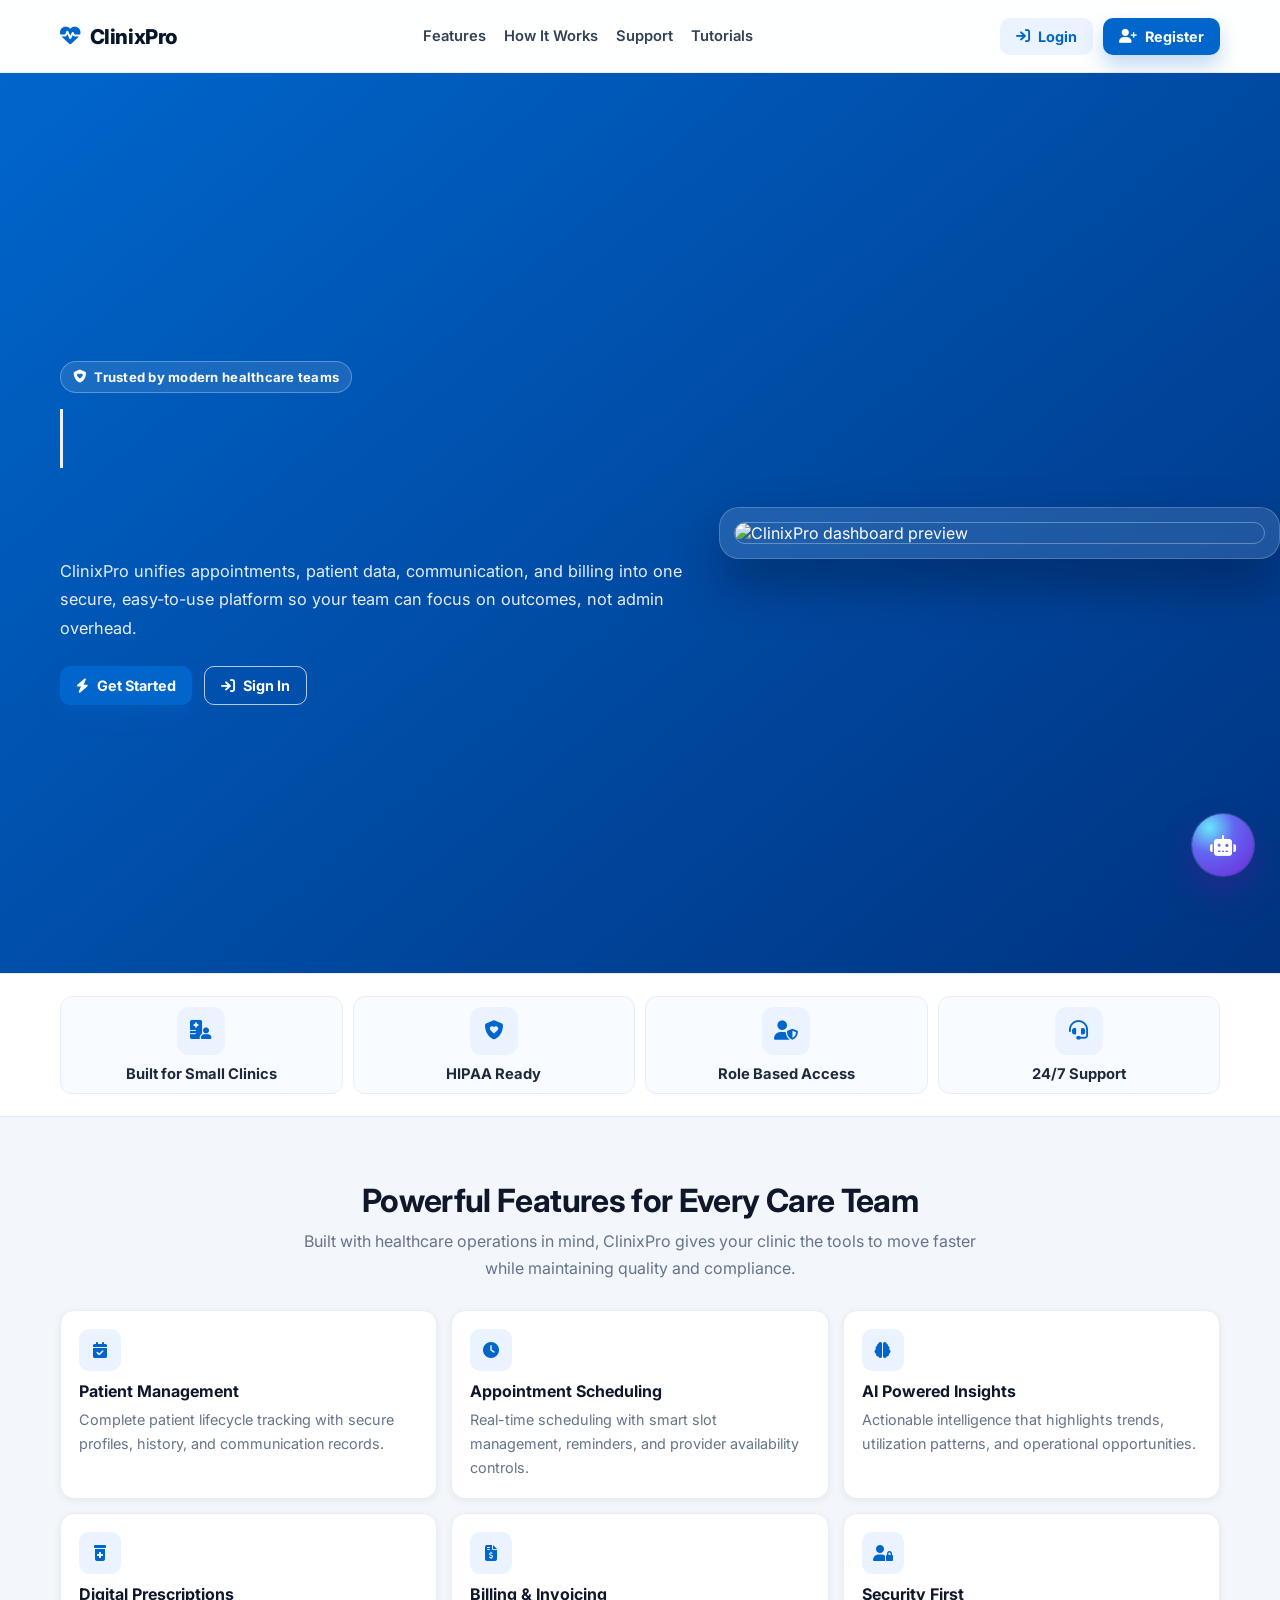
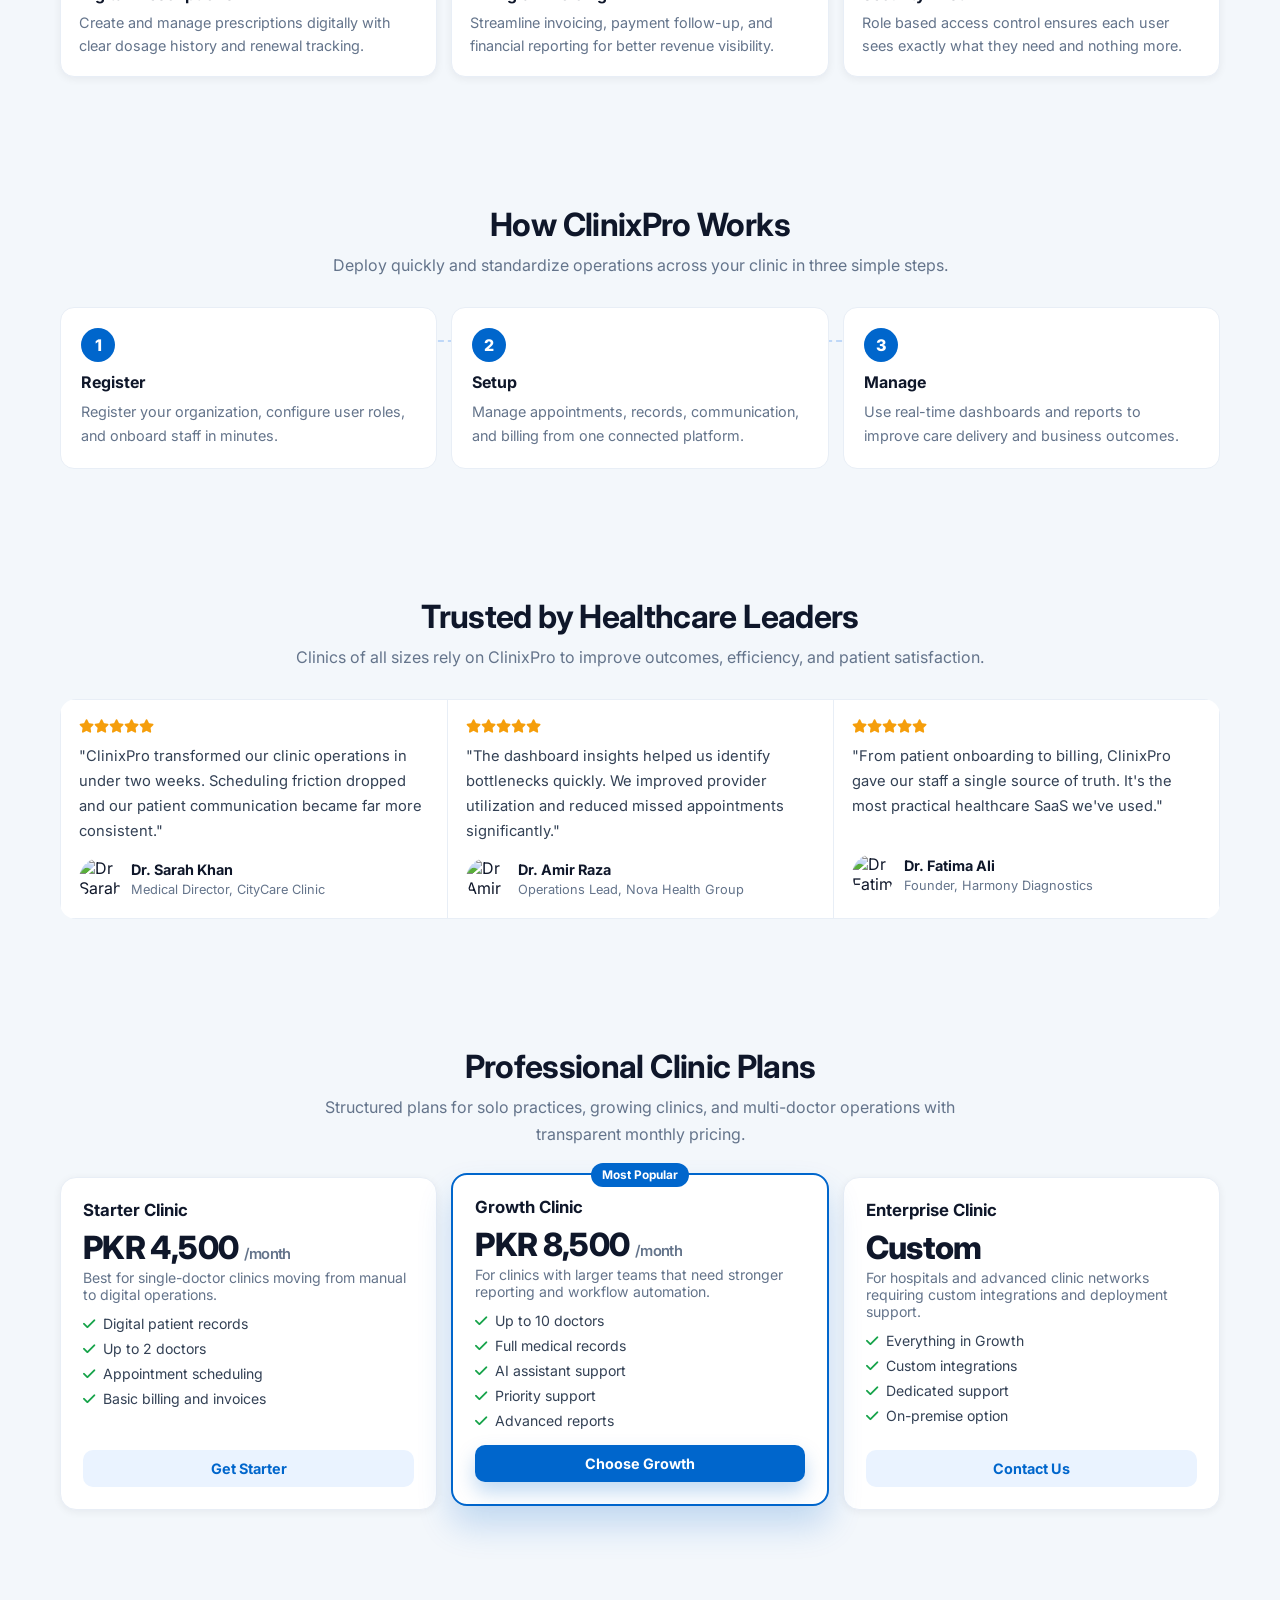
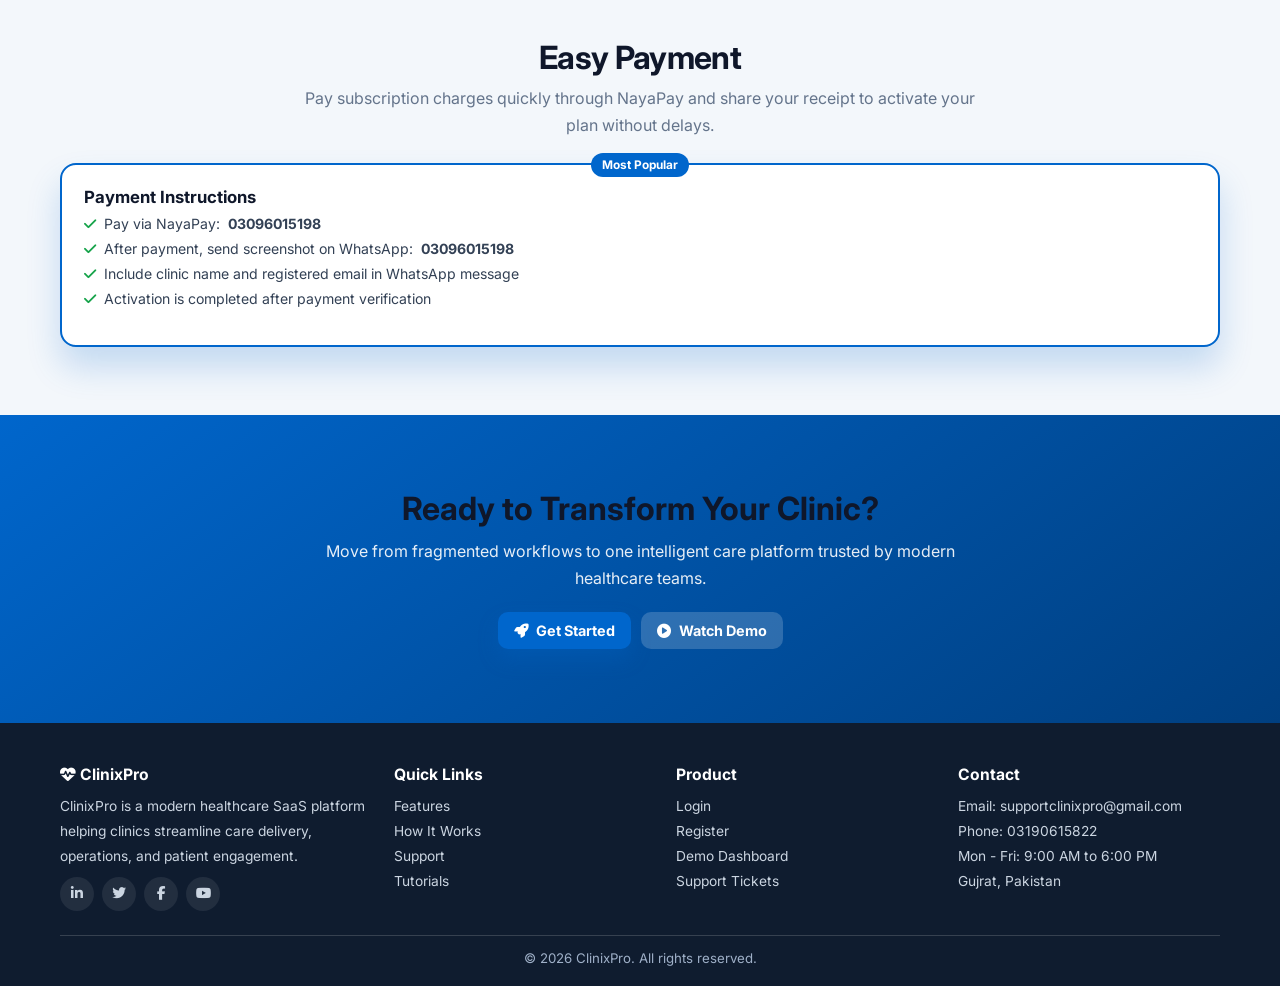
==== frontend/index.html @ f7b74156 "fix: Phase 1 complete + Phase 2.1 admin dashboard structure" ====
<!DOCTYPE html>
<html lang="en">
<head>
    <meta charset="UTF-8">
    <meta name="viewport" content="width=device-width, initial-scale=1.0">
    <title>ClinixPro | Smart Clinical Management Platform</title>
    <link rel="preconnect" href="https://fonts.googleapis.com">
    <link rel="preconnect" href="https://fonts.gstatic.com" crossorigin>
    <link href="https://fonts.googleapis.com/css2?family=Inter:wght@400;500;600;700;800&display=swap" rel="stylesheet">
    <link rel="stylesheet" href="vendor/fontawesome/css/all.min.css">
    <link rel="stylesheet" href="css/design-tokens.css">
    <link rel="stylesheet" href="css/accessibility.css">
    <link rel="stylesheet" href="css/components-base.css">
    <link rel="stylesheet" href="css/responsive-polish.css">
    <link rel="stylesheet" href="css/chatbot.css">
    <link rel="stylesheet" href="css/index.css">
</head>
<body>
    <header class="topbar">
        <div class="container topbar-inner">
            <a href="index.html" class="brand"><i class="fa-solid fa-heart-pulse"></i> ClinixPro</a>
            <nav class="nav">
                <a href="#features">Features</a>
                <a href="#how-it-works">How It Works</a>
                <a href="support.html">Support</a>
                <a href="tutorials.html">Tutorials</a>
            </nav>
            <div class="actions">
                <a class="btn btn-ghost" href="login.html"><i class="fa-solid fa-arrow-right-to-bracket"></i> Login</a>
                <a class="btn btn-primary" href="register.html"><i class="fa-solid fa-user-plus"></i> Register</a>
            </div>
        </div>
    </header>

    <main>
        <section class="hero">
            <div class="floating-icons">
                <i class="fa-solid fa-heart-pulse"></i>
                <i class="fa-solid fa-stethoscope"></i>
                <i class="fa-solid fa-hospital"></i>
                <i class="fa-solid fa-pills"></i>
                <i class="fa-solid fa-notes-medical"></i>
                <i class="fa-solid fa-user-doctor"></i>
            </div>
            <div class="container hero-grid">
                <div class="reveal hero-copy">
                    <span class="eyebrow"><i class="fa-solid fa-shield-heart"></i> Trusted by modern healthcare teams</span>
                    <h1><span class="typed">The Future of Clinical Operations Starts Here.</span></h1>
                    <p>ClinixPro unifies appointments, patient data, communication, and billing into one secure, easy-to-use platform so your team can focus on outcomes, not admin overhead.</p>
                    <div class="hero-actions">
                        <a class="btn btn-primary" href="register.html"><i class="fa-solid fa-bolt"></i> Get Started</a>
                        <a class="btn btn-outline" href="login.html"><i class="fa-solid fa-arrow-right-to-bracket"></i> Sign In</a>
                    </div>
                </div>
                <div class="mockup reveal">
                    <img src="https://images.unsplash.com/photo-1576091160550-2173dba999ef?auto=format&fit=crop&w=1200&q=80" alt="ClinixPro dashboard preview">
                </div>
            </div>
        </section>

        <section class="stats-strip reveal">
            <div class="container stats-grid">
                <article class="stat"><div class="icon"><i class="fa-solid fa-hospital-user"></i></div><p>Built for Small Clinics</p></article>
                <article class="stat"><div class="icon"><i class="fa-solid fa-shield-heart"></i></div><p>HIPAA Ready</p></article>
                <article class="stat"><div class="icon"><i class="fa-solid fa-user-shield"></i></div><p>Role Based Access</p></article>
                <article class="stat"><div class="icon"><i class="fa-solid fa-headset"></i></div><p>24/7 Support</p></article>
            </div>
        </section>

        <section id="features" class="reveal">
            <div class="container">
                <div class="section-head">
                    <h2>Powerful Features for Every Care Team</h2>
                    <p>Built with healthcare operations in mind, ClinixPro gives your clinic the tools to move faster while maintaining quality and compliance.</p>
                </div>
                <div class="features-grid">
                    <article class="feature">
                        <div class="icon"><i class="fa-solid fa-calendar-check"></i></div>
                        <h3>Patient Management</h3>
                        <p>Complete patient lifecycle tracking with secure profiles, history, and communication records.</p>
                    </article>
                    <article class="feature">
                        <div class="icon"><i class="fa-solid fa-clock"></i></div>
                        <h3>Appointment Scheduling</h3>
                        <p>Real-time scheduling with smart slot management, reminders, and provider availability controls.</p>
                    </article>
                    <article class="feature">
                        <div class="icon"><i class="fa-solid fa-brain"></i></div>
                        <h3>AI Powered Insights</h3>
                        <p>Actionable intelligence that highlights trends, utilization patterns, and operational opportunities.</p>
                    </article>
                    <article class="feature">
                        <div class="icon"><i class="fa-solid fa-prescription-bottle-medical"></i></div>
                        <h3>Digital Prescriptions</h3>
                        <p>Create and manage prescriptions digitally with clear dosage history and renewal tracking.</p>
                    </article>
                    <article class="feature">
                        <div class="icon"><i class="fa-solid fa-file-invoice-dollar"></i></div>
                        <h3>Billing & Invoicing</h3>
                        <p>Streamline invoicing, payment follow-up, and financial reporting for better revenue visibility.</p>
                    </article>
                    <article class="feature">
                        <div class="icon"><i class="fa-solid fa-user-lock"></i></div>
                        <h3>Security First</h3>
                        <p>Role based access control ensures each user sees exactly what they need and nothing more.</p>
                    </article>
                </div>
            </div>
        </section>

        <section id="how-it-works" class="reveal">
            <div class="container">
                <div class="section-head">
                    <h2>How ClinixPro Works</h2>
                    <p>Deploy quickly and standardize operations across your clinic in three simple steps.</p>
                </div>
                <div class="steps">
                    <article class="step">
                        <div class="num">1</div>
                        <h3>Register</h3>
                        <p>Register your organization, configure user roles, and onboard staff in minutes.</p>
                    </article>
                    <article class="step">
                        <div class="num">2</div>
                        <h3>Setup</h3>
                        <p>Manage appointments, records, communication, and billing from one connected platform.</p>
                    </article>
                    <article class="step">
                        <div class="num">3</div>
                        <h3>Manage</h3>
                        <p>Use real-time dashboards and reports to improve care delivery and business outcomes.</p>
                    </article>
                </div>
            </div>
        </section>

        <section class="reveal">
            <div class="container">
                <div class="section-head">
                    <h2>Trusted by Healthcare Leaders</h2>
                    <p>Clinics of all sizes rely on ClinixPro to improve outcomes, efficiency, and patient satisfaction.</p>
                </div>
                <div class="testimonials-wrap">
                    <div class="testimonials-track" id="testimonialTrack">
                        <article class="testimonial">
                            <div class="stars"><i class="fa-solid fa-star"></i><i class="fa-solid fa-star"></i><i class="fa-solid fa-star"></i><i class="fa-solid fa-star"></i><i class="fa-solid fa-star"></i></div>
                            <p>"ClinixPro transformed our clinic operations in under two weeks. Scheduling friction dropped and our patient communication became far more consistent."</p>
                            <div class="author">
                                <img src="https://ui-avatars.com/api/?name=Dr+Sarah+Khan&background=0D8ABC&color=fff" alt="Dr Sarah Khan">
                                <div><strong>Dr. Sarah Khan</strong><span>Medical Director, CityCare Clinic</span></div>
                            </div>
                        </article>
                        <article class="testimonial">
                            <div class="stars"><i class="fa-solid fa-star"></i><i class="fa-solid fa-star"></i><i class="fa-solid fa-star"></i><i class="fa-solid fa-star"></i><i class="fa-solid fa-star"></i></div>
                            <p>"The dashboard insights helped us identify bottlenecks quickly. We improved provider utilization and reduced missed appointments significantly."</p>
                            <div class="author">
                                <img src="https://ui-avatars.com/api/?name=Dr+Amir+Raza&background=7C3AED&color=fff" alt="Dr Amir Raza">
                                <div><strong>Dr. Amir Raza</strong><span>Operations Lead, Nova Health Group</span></div>
                            </div>
                        </article>
                        <article class="testimonial">
                            <div class="stars"><i class="fa-solid fa-star"></i><i class="fa-solid fa-star"></i><i class="fa-solid fa-star"></i><i class="fa-solid fa-star"></i><i class="fa-solid fa-star"></i></div>
                            <p>"From patient onboarding to billing, ClinixPro gave our staff a single source of truth. It's the most practical healthcare SaaS we've used."</p>
                            <div class="author">
                                <img src="https://ui-avatars.com/api/?name=Dr+Fatima+Ali&background=16A34A&color=fff" alt="Dr Fatima Ali">
                                <div><strong>Dr. Fatima Ali</strong><span>Founder, Harmony Diagnostics</span></div>
                            </div>
                        </article>
                    </div>
                </div>
            </div>
        </section>

        <section class="reveal">
            <div class="container">
                <div class="section-head">
                    <h2>Professional Clinic Plans</h2>
                    <p>Structured plans for solo practices, growing clinics, and multi-doctor operations with transparent monthly pricing.</p>
                </div>
                <div class="pricing">
                    <article class="plan">
                        <h3>Starter Clinic</h3>
                        <div class="price">PKR 4,500 <small>/month</small></div>
                        <p>Best for single-doctor clinics moving from manual to digital operations.</p>
                        <ul>
                            <li><i class="fa-solid fa-check"></i> Digital patient records</li>
                            <li><i class="fa-solid fa-check"></i> Up to 2 doctors</li>
                            <li><i class="fa-solid fa-check"></i> Appointment scheduling</li>
                            <li><i class="fa-solid fa-check"></i> Basic billing and invoices</li>
                        </ul>
                        <a class="btn btn-ghost" href="register.html">Get Starter</a>
                    </article>
                    <article class="plan recommended">
                        <h3>Growth Clinic</h3>
                        <div class="price">PKR 8,500 <small>/month</small></div>
                        <p>For clinics with larger teams that need stronger reporting and workflow automation.</p>
                        <ul>
                            <li><i class="fa-solid fa-check"></i> Up to 10 doctors</li>
                            <li><i class="fa-solid fa-check"></i> Full medical records</li>
                            <li><i class="fa-solid fa-check"></i> AI assistant support</li>
                            <li><i class="fa-solid fa-check"></i> Priority support</li>
                            <li><i class="fa-solid fa-check"></i> Advanced reports</li>
                        </ul>
                        <a class="btn btn-primary" href="register.html">Choose Growth</a>
                    </article>
                    <article class="plan">
                        <h3>Enterprise Clinic</h3>
                        <div class="price">Custom</div>
                        <p>For hospitals and advanced clinic networks requiring custom integrations and deployment support.</p>
                        <ul>
                            <li><i class="fa-solid fa-check"></i> Everything in Growth</li>
                            <li><i class="fa-solid fa-check"></i> Custom integrations</li>
                            <li><i class="fa-solid fa-check"></i> Dedicated support</li>
                            <li><i class="fa-solid fa-check"></i> On-premise option</li>
                        </ul>
                        <a class="btn btn-ghost" href="mailto:support@clinixpro.com">Contact Us</a>
                    </article>
                </div>
            </div>
        </section>

        <section class="reveal">
            <div class="container">
                <div class="section-head">
                    <h2>Easy Payment</h2>
                    <p>Pay subscription charges quickly through NayaPay and share your receipt to activate your plan without delays.</p>
                </div>
                <div class="pricing">
                    <article class="plan recommended" style="grid-column: 1 / -1;">
                        <h3>Payment Instructions</h3>
                        <ul>
                            <li><i class="fa-solid fa-check"></i> Pay via NayaPay: <strong>03096015198</strong></li>
                            <li><i class="fa-solid fa-check"></i> After payment, send screenshot on WhatsApp: <strong>03096015198</strong></li>
                            <li><i class="fa-solid fa-check"></i> Include clinic name and registered email in WhatsApp message</li>
                            <li><i class="fa-solid fa-check"></i> Activation is completed after payment verification</li>
                        </ul>
                    </article>
                </div>
            </div>
        </section>

        <section class="cta reveal">
            <div class="container">
                <h2>Ready to Transform Your Clinic?</h2>
                <p>Move from fragmented workflows to one intelligent care platform trusted by modern healthcare teams.</p>
                <div style="display:flex; gap:10px; justify-content:center; flex-wrap:wrap;">
                    <a class="btn btn-primary" href="register.html"><i class="fa-solid fa-rocket"></i> Get Started</a>
                    <a id="watchDemoBtn" class="btn btn-ghost" href="#"><i class="fa-solid fa-circle-play"></i> Watch Demo</a>
                </div>
            </div>
        </section>
    </main>

    <footer>
        <div class="container">
            <div class="footer-grid">
                <div class="footer-col">
                    <h4><i class="fa-solid fa-heart-pulse"></i> ClinixPro</h4>
                    <p>ClinixPro is a modern healthcare SaaS platform helping clinics streamline care delivery, operations, and patient engagement.</p>
                    <div class="socials">
                        <a href="#"><i class="fa-brands fa-linkedin-in"></i></a>
                        <a href="#"><i class="fa-brands fa-twitter"></i></a>
                        <a href="#"><i class="fa-brands fa-facebook-f"></i></a>
                        <a href="#"><i class="fa-brands fa-youtube"></i></a>
                    </div>
                </div>
                <div class="footer-col">
                    <h4>Quick Links</h4>
                    <ul>
                        <li><a href="#features">Features</a></li>
                        <li><a href="#how-it-works">How It Works</a></li>
                        <li><a href="support.html">Support</a></li>
                        <li><a href="tutorials.html">Tutorials</a></li>
                    </ul>
                </div>
                <div class="footer-col">
                    <h4>Product</h4>
                    <ul>
                        <li><a href="login.html">Login</a></li>
                        <li><a href="register.html">Register</a></li>
                        <li><a href="dashboard.html">Demo Dashboard</a></li>
                        <li><a href="tickets.html">Support Tickets</a></li>
                    </ul>
                </div>
                <div class="footer-col">
                    <h4>Contact</h4>
                    <p>Email: supportclinixpro@gmail.com</p>
                    <p>Phone: 03190615822</p>
                    <p>Mon - Fri: 9:00 AM to 6:00 PM</p>
                    <p>Gujrat, Pakistan</p>
                </div>
            </div>
            <div class="footer-bottom">&copy; 2026 ClinixPro. All rights reserved.</div>
        </div>
    </footer>

    <script>
        (function () {
            document.documentElement.style.scrollBehavior = "smooth";

            const revealElements = document.querySelectorAll(".reveal");
            const revealObserver = new IntersectionObserver((entries) => {
                entries.forEach((entry) => {
                    if (entry.isIntersecting) {
                        entry.target.classList.add("visible");
                        revealObserver.unobserve(entry.target);
                    }
                });
            }, { threshold: 0.15 });
            revealElements.forEach((el) => revealObserver.observe(el));

            const track = document.getElementById("testimonialTrack");
            if (track) {
                const cards = track.children.length;
                let index = 0;
                setInterval(() => {
                    const mobile = window.innerWidth <= 980;
                    if (mobile) {
                        index = (index + 1) % cards;
                        track.style.transform = `translateX(-${index * 100}%)`;
                    } else {
                        track.style.transform = "translateX(0)";
                    }
                }, 3800);
            }

            const watchDemoBtn = document.getElementById("watchDemoBtn");
            if (watchDemoBtn) {
                watchDemoBtn.addEventListener("click", function (event) {
                    event.preventDefault();
                    window.location.href = "register.html";
                });
            }
        })();
    </script>
    <script src="js/chatbot.js"></script>
</body>
</html>
---- frontend/css/design-tokens.css ----
:root {
    /* Brand */
    --cp-brand-50: #eff6ff;
    --cp-brand-100: #dbeafe;
    --cp-brand-500: #3b82f6;
    --cp-brand-600: #2563eb;
    --cp-brand-700: #1d4ed8;
    --cp-accent-500: #8b5cf6;

    /* Surface + text */
    --cp-bg: #f8fafc;
    --cp-surface: #ffffff;
    --cp-surface-muted: #f1f5f9;
    --cp-border: #e2e8f0;
    --cp-text: #0f172a;
    --cp-text-muted: #64748b;

    /* Status */
    --cp-success: #16a34a;
    --cp-warning: #f59e0b;
    --cp-danger: #dc2626;

    /* Typography */
    --cp-font-family: "Inter", "Segoe UI", Tahoma, Geneva, Verdana, sans-serif;
    --cp-fs-xs: 0.75rem;
    --cp-fs-sm: 0.875rem;
    --cp-fs-md: 1rem;
    --cp-fs-lg: 1.125rem;
    --cp-fs-xl: 1.25rem;
    --cp-fs-2xl: 1.5rem;

    /* Spacing scale */
    --cp-space-1: 0.25rem;
    --cp-space-2: 0.5rem;
    --cp-space-3: 0.75rem;
    --cp-space-4: 1rem;
    --cp-space-5: 1.25rem;
    --cp-space-6: 1.5rem;
    --cp-space-8: 2rem;
    --cp-space-10: 2.5rem;
    --cp-space-12: 3rem;

    /* Radius + shadows */
    --cp-radius-sm: 0.375rem;
    --cp-radius-md: 0.625rem;
    --cp-radius-lg: 0.875rem;
    --cp-radius-xl: 1.25rem;
    --cp-shadow-sm: 0 2px 8px rgba(15, 23, 42, 0.06);
    --cp-shadow-md: 0 8px 24px rgba(15, 23, 42, 0.12);
    --cp-shadow-lg: 0 16px 40px rgba(15, 23, 42, 0.16);

    /* Motion */
    --cp-ease-standard: cubic-bezier(0.2, 0.8, 0.2, 1);
    --cp-dur-fast: 150ms;
    --cp-dur-md: 250ms;
    --cp-dur-slow: 350ms;
}

body {
    font-family: var(--cp-font-family);
}

button,
input,
select,
textarea {
    font: inherit;
}
---- frontend/css/accessibility.css ----
/* Global accessibility enhancements */
:focus-visible {
    outline: 3px solid rgba(37, 99, 235, 0.75);
    outline-offset: 2px;
}

a:focus-visible,
button:focus-visible,
input:focus-visible,
select:focus-visible,
textarea:focus-visible,
[role="button"]:focus-visible {
    box-shadow: 0 0 0 3px rgba(37, 99, 235, 0.22);
}

.sr-only {
    position: absolute;
    width: 1px;
    height: 1px;
    padding: 0;
    margin: -1px;
    overflow: hidden;
    clip: rect(0, 0, 0, 0);
    white-space: nowrap;
    border: 0;
}

@media (prefers-reduced-motion: reduce) {
    * {
        animation-duration: 0.01ms !important;
        animation-iteration-count: 1 !important;
        transition-duration: 0.01ms !important;
        scroll-behavior: auto !important;
    }
}
---- frontend/css/components-base.css ----
:root {
    --cp-focus-ring: 0 0 0 3px rgba(59, 130, 246, 0.2);
}

/* Headings and text rhythm */
h1, h2, h3, h4, h5, h6 {
    color: var(--cp-text);
    margin-top: 0;
}

h1 {
    margin-bottom: var(--cp-space-4);
}

h2, h3 {
    margin-bottom: var(--cp-space-3);
}

p {
    color: var(--cp-text-muted);
}

/* Buttons: safe baseline */
.btn,
button {
    transition: all var(--cp-dur-md) var(--cp-ease-standard);
}

.btn {
    border-radius: var(--cp-radius-md);
    font-weight: 600;
}

.btn:focus-visible,
button:focus-visible {
    outline: none;
    box-shadow: var(--cp-focus-ring);
}

.btn-primary {
    background: var(--cp-brand-600);
    border-color: var(--cp-brand-600);
}

.btn-primary:hover {
    background: var(--cp-brand-700);
    border-color: var(--cp-brand-700);
}

.btn-secondary,
.btn-ghost {
    border-radius: var(--cp-radius-md);
}

/* Form controls: keep conservative selectors */
input:not(.cp-chat-input),
select,
textarea {
    border: 1px solid var(--cp-border);
    border-radius: var(--cp-radius-md);
    color: var(--cp-text);
    transition: border-color var(--cp-dur-fast) var(--cp-ease-standard), box-shadow var(--cp-dur-fast) var(--cp-ease-standard);
}

input:not(.cp-chat-input)::placeholder,
textarea::placeholder {
    color: var(--cp-text-muted);
}

input:not(.cp-chat-input):focus,
select:focus,
textarea:focus {
    outline: none;
    border-color: var(--cp-brand-500);
    box-shadow: var(--cp-focus-ring);
}

/* Generic card/surface baseline for repeated patterns */
.card,
.stat-card,
.feature,
.plan,
.ticket-item,
.guide-card,
.tutorial-card,
.contact-method,
.option-card,
.troubleshooting-card {
    border-radius: var(--cp-radius-lg);
    box-shadow: var(--cp-shadow-sm);
}
---- frontend/css/responsive-polish.css ----
/* Cross-page responsive safety polish */
html,
body {
    max-width: 100%;
    overflow-x: hidden;
}

img,
video,
canvas,
iframe {
    max-width: 100%;
}

@media (max-width: 1024px) {
    .navbar-container {
        padding-left: 1rem;
        padding-right: 1rem;
        gap: 0.75rem;
    }
}

@media (max-width: 768px) {
    .container,
    .section-container,
    .support-container,
    .tickets-container,
    .tutorials-container,
    .main-content {
        padding-left: 1rem !important;
        padding-right: 1rem !important;
    }

    .btn,
    button,
    input,
    select,
    textarea,
    .filter-select,
    .category-btn {
        min-height: 42px;
    }

    .hero-grid,
    .features-grid,
    .pricing,
    .contact-options-grid,
    .guides-grid,
    .tutorials-grid,
    .ticket-stats {
        gap: 1rem;
    }

    .modal-content {
        width: calc(100vw - 20px);
        max-height: 90vh;
    }
}

@media (max-width: 640px) {
    .filters {
        display: grid !important;
        grid-template-columns: 1fr !important;
        gap: 0.625rem !important;
    }

    .search-bar,
    .quick-search,
    .tutorials-search {
        width: 100%;
        max-width: 100%;
    }

    .category-filter {
        display: flex;
        flex-wrap: nowrap;
        overflow-x: auto;
        padding-bottom: 0.25rem;
        gap: 0.5rem;
    }

    .category-filter .category-btn {
        white-space: nowrap;
    }

    .ticket-item,
    .tutorial-card,
    .option-card,
    .contact-method,
    .guide-card {
        margin-left: 0;
        margin-right: 0;
    }
}
---- frontend/css/chatbot.css ----
.cp-chatbot-toggle {
    position: fixed;
    right: 26px;
    bottom: 24px;
    width: 62px;
    height: 62px;
    border: none;
    border-radius: 50%;
    background: radial-gradient(circle at 28% 22%, #67e8f9 0%, #6366f1 38%, #6d28d9 100%);
    color: #fff;
    box-shadow: 0 16px 34px rgba(76, 29, 149, 0.45), 0 0 0 1px rgba(255, 255, 255, 0.2);
    cursor: pointer;
    z-index: 1100;
    display: inline-flex;
    align-items: center;
    justify-content: center;
    font-size: 1.3rem;
    transition: transform 0.25s ease, box-shadow 0.25s ease, filter 0.25s ease;
    animation: cpPulse 2.6s ease-in-out infinite;
}

.cp-chatbot-toggle:hover {
    transform: translateY(-3px) scale(1.02);
    box-shadow: 0 22px 38px rgba(76, 29, 149, 0.55), 0 0 0 1px rgba(255, 255, 255, 0.28);
    filter: brightness(1.08);
}

.cp-chatbot-panel {
    position: fixed;
    right: 24px;
    bottom: 102px;
    width: min(390px, calc(100vw - 28px));
    height: min(620px, calc(100vh - 132px));
    background: linear-gradient(160deg, rgba(15, 23, 42, 0.68), rgba(30, 41, 59, 0.4));
    border: 1px solid rgba(255, 255, 255, 0.18);
    border-radius: 24px;
    box-shadow: 0 30px 60px rgba(2, 6, 23, 0.6), 0 0 0 1px rgba(148, 163, 184, 0.08) inset;
    z-index: 1100;
    display: none;
    flex-direction: column;
    overflow: hidden;
    backdrop-filter: blur(24px);
    -webkit-backdrop-filter: blur(24px);
    transform: translateY(18px) scale(0.98);
    opacity: 0;
}

.cp-chatbot-panel.open {
    display: flex;
    animation: cpSlideUp 0.38s cubic-bezier(0.21, 1.02, 0.36, 1) forwards;
}

.cp-chatbot-head {
    background: linear-gradient(120deg, rgba(30, 41, 59, 0.88), rgba(76, 29, 149, 0.78));
    color: #fff;
    padding: 13px 14px;
    display: flex;
    justify-content: space-between;
    align-items: center;
    gap: 10px;
    border-bottom: 1px solid rgba(255, 255, 255, 0.14);
}

.cp-chatbot-brand {
    display: flex;
    align-items: center;
    gap: 10px;
}

.cp-chatbot-avatar {
    width: 40px;
    height: 40px;
    border-radius: 14px;
    display: inline-flex;
    align-items: center;
    justify-content: center;
    background: linear-gradient(145deg, #38bdf8, #6366f1 55%, #8b5cf6);
    box-shadow: 0 0 0 1px rgba(255, 255, 255, 0.22), 0 10px 20px rgba(79, 70, 229, 0.45);
    animation: cpAvatarGlow 2.4s ease-in-out infinite;
}

.cp-chatbot-avatar i {
    font-size: 1rem;
}

.cp-chatbot-brand-text h3 {
    font-size: 0.96rem;
    font-weight: 700;
    letter-spacing: 0.01em;
    margin: 0;
}

.cp-chatbot-brand-text small {
    display: block;
    margin-top: 3px;
    color: #dbeafe;
    font-size: 0.76rem;
    font-weight: 500;
    opacity: 0.92;
}

.cp-online-dot {
    width: 8px;
    height: 8px;
    border-radius: 999px;
    background: #22c55e;
    display: inline-block;
    margin-right: 5px;
    box-shadow: 0 0 0 rgba(34, 197, 94, 0.6);
    animation: cpOnlinePulse 1.6s ease-out infinite;
}

.cp-chatbot-head-actions {
    display: inline-flex;
    gap: 7px;
}

.cp-chatbot-head-btn {
    border: 1px solid rgba(255, 255, 255, 0.22);
    background: rgba(15, 23, 42, 0.45);
    color: #fff;
    width: 31px;
    height: 31px;
    border-radius: 10px;
    cursor: pointer;
    transition: all 0.2s ease;
}

.cp-chatbot-head-btn:hover {
    background: rgba(255, 255, 255, 0.17);
    transform: translateY(-1px);
}

.cp-chatbot-body {
    flex: 1;
    overflow-y: auto;
    padding: 14px 12px;
    background:
        radial-gradient(circle at 16% 10%, rgba(14, 165, 233, 0.15), transparent 40%),
        radial-gradient(circle at 90% 90%, rgba(139, 92, 246, 0.2), transparent 46%),
        linear-gradient(180deg, rgba(15, 23, 42, 0.58), rgba(15, 23, 42, 0.7));
    display: grid;
    gap: 11px;
    scrollbar-width: thin;
    scrollbar-color: rgba(148, 163, 184, 0.7) transparent;
}

.cp-chatbot-body::-webkit-scrollbar {
    width: 8px;
}

.cp-chatbot-body::-webkit-scrollbar-track {
    background: transparent;
}

.cp-chatbot-body::-webkit-scrollbar-thumb {
    background: linear-gradient(180deg, rgba(125, 211, 252, 0.7), rgba(167, 139, 250, 0.7));
    border-radius: 999px;
}

.cp-chat-row {
    display: grid;
    gap: 6px;
    animation: cpBubbleIn 0.32s ease both;
}

.cp-chat-row.user {
    justify-items: end;
}

.cp-chat-bubble {
    max-width: 87%;
    border-radius: 16px;
    padding: 11px 13px;
    font-size: 0.88rem;
    line-height: 1.6;
    white-space: pre-wrap;
    word-break: break-word;
}

.cp-chat-row.bot .cp-chat-bubble {
    background: linear-gradient(165deg, rgba(30, 41, 59, 0.75), rgba(51, 65, 85, 0.5));
    border: 1px solid rgba(255, 255, 255, 0.16);
    color: #e2e8f0;
    border-top-left-radius: 7px;
    box-shadow: 0 8px 16px rgba(15, 23, 42, 0.26);
}

.cp-chat-row.user .cp-chat-bubble {
    background: linear-gradient(135deg, #38bdf8 0%, #6366f1 45%, #8b5cf6 100%);
    color: #fff;
    border-top-right-radius: 7px;
    box-shadow: 0 10px 20px rgba(79, 70, 229, 0.36);
}

.cp-chat-time {
    font-size: 0.7rem;
    color: rgba(203, 213, 225, 0.9);
    padding: 0 4px;
    letter-spacing: 0.01em;
}

.cp-chat-typing {
    display: none;
    font-size: 0.78rem;
    color: #cbd5e1;
    padding: 8px 14px 10px;
    align-items: center;
    gap: 8px;
    border-top: 1px solid rgba(255, 255, 255, 0.08);
    background: rgba(15, 23, 42, 0.56);
}

.cp-chat-typing.show {
    display: inline-flex;
}

.cp-typing-dots {
    display: inline-flex;
    align-items: center;
    gap: 4px;
}

.cp-typing-dots i {
    width: 6px;
    height: 6px;
    border-radius: 999px;
    background: #93c5fd;
    display: inline-block;
    animation: cpTypingBounce 1.2s infinite ease-in-out;
}

.cp-typing-dots i:nth-child(2) {
    animation-delay: 0.18s;
}

.cp-typing-dots i:nth-child(3) {
    animation-delay: 0.36s;
}

.cp-chat-input-wrap {
    border-top: 1px solid rgba(255, 255, 255, 0.09);
    background: rgba(15, 23, 42, 0.72);
    padding: 11px;
    display: grid;
    grid-template-columns: auto 1fr auto;
    gap: 9px;
}

.cp-chat-quick {
    border-top: 1px solid rgba(255, 255, 255, 0.08);
    background: rgba(15, 23, 42, 0.72);
    padding: 8px 10px;
    display: flex;
    flex-wrap: wrap;
    gap: 6px;
}

.cp-chat-quick button {
    border: 1px solid rgba(147, 197, 253, 0.44);
    background: rgba(30, 64, 175, 0.18);
    color: #dbeafe;
    border-radius: 999px;
    padding: 6px 10px;
    font-size: 0.76rem;
    font-weight: 700;
    cursor: pointer;
}

.cp-chat-quick button:hover {
    background: rgba(59, 130, 246, 0.3);
}

.chat-suggestions {
    padding: 8px 10px;
    display: flex;
    flex-wrap: wrap;
    gap: 6px;
    border-top: 1px solid rgba(255, 255, 255, 0.08);
    background: rgba(15, 23, 42, 0.72);
}

.suggestion-btn {
    background: rgba(30, 64, 175, 0.22);
    color: #dbeafe;
    border: 1px solid rgba(147, 197, 253, 0.5);
    border-radius: 999px;
    padding: 5px 12px;
    font-size: 0.78rem;
    font-weight: 600;
    cursor: pointer;
    white-space: nowrap;
}

.suggestion-btn:hover {
    background: rgba(59, 130, 246, 0.34);
}

.cp-chat-icon-btn {
    border: 1px solid rgba(148, 163, 184, 0.42);
    width: 42px;
    border-radius: 12px;
    background: rgba(30, 41, 59, 0.5);
    color: #cbd5e1;
    cursor: pointer;
    transition: all 0.2s ease;
}

.cp-chat-icon-btn:hover {
    color: #fff;
    background: rgba(51, 65, 85, 0.7);
}

.cp-chat-input {
    border: 1px solid rgba(148, 163, 184, 0.45);
    border-radius: 12px;
    padding: 10px 12px;
    font-size: 0.86rem;
    background: rgba(15, 23, 42, 0.48);
    color: #f8fafc;
    outline: none;
    transition: border-color 0.2s ease, box-shadow 0.2s ease, background 0.2s ease;
}

.cp-chat-input::placeholder {
    color: rgba(203, 213, 225, 0.8);
}

.cp-chat-input:focus {
    border-color: rgba(125, 211, 252, 0.95);
    box-shadow: 0 0 0 3px rgba(56, 189, 248, 0.2);
    background: rgba(15, 23, 42, 0.7);
}

.cp-chat-send {
    border: none;
    border-radius: 12px;
    background: linear-gradient(135deg, #38bdf8 0%, #6366f1 55%, #8b5cf6 100%);
    color: #fff;
    padding: 0 15px;
    font-size: 0.85rem;
    font-weight: 700;
    cursor: pointer;
    transition: transform 0.2s ease, box-shadow 0.2s ease, filter 0.2s ease;
    box-shadow: 0 10px 18px rgba(79, 70, 229, 0.34);
}

.cp-chat-send:hover {
    transform: translateY(-1px);
    box-shadow: 0 12px 22px rgba(99, 102, 241, 0.46);
    filter: brightness(1.08);
}

.cp-chat-send:disabled {
    opacity: 0.75;
    cursor: not-allowed;
}

@keyframes cpSlideUp {
    from {
        opacity: 0;
        transform: translateY(20px) scale(0.98);
    }
    to {
        opacity: 1;
        transform: translateY(0) scale(1);
    }
}

@keyframes cpBubbleIn {
    from {
        opacity: 0;
        transform: translateY(8px);
    }
    to {
        opacity: 1;
        transform: translateY(0);
    }
}

@keyframes cpTypingBounce {
    0%, 80%, 100% {
        transform: translateY(0);
        opacity: 0.6;
    }
    40% {
        transform: translateY(-4px);
        opacity: 1;
    }
}

@keyframes cpPulse {
    0%, 100% {
        box-shadow: 0 16px 34px rgba(76, 29, 149, 0.45), 0 0 0 0 rgba(99, 102, 241, 0.26);
    }
    50% {
        box-shadow: 0 20px 40px rgba(76, 29, 149, 0.54), 0 0 0 11px rgba(99, 102, 241, 0);
    }
}

@keyframes cpAvatarGlow {
    0%, 100% {
        box-shadow: 0 0 0 1px rgba(255, 255, 255, 0.22), 0 8px 18px rgba(79, 70, 229, 0.42);
    }
    50% {
        box-shadow: 0 0 0 1px rgba(255, 255, 255, 0.3), 0 10px 24px rgba(56, 189, 248, 0.56);
    }
}

@keyframes cpOnlinePulse {
    0% {
        box-shadow: 0 0 0 0 rgba(34, 197, 94, 0.6);
    }
    70% {
        box-shadow: 0 0 0 7px rgba(34, 197, 94, 0);
    }
    100% {
        box-shadow: 0 0 0 0 rgba(34, 197, 94, 0);
    }
}

@media (max-width: 680px) {
    .cp-chatbot-toggle {
        right: 14px;
        bottom: 14px;
        width: 56px;
        height: 56px;
    }
    .cp-chatbot-panel {
        right: 10px;
        bottom: 80px;
        width: calc(100vw - 20px);
        height: min(76vh, 560px);
        border-radius: 20px;
    }
    .cp-chatbot-head {
        padding: 12px;
    }
    .cp-chatbot-avatar {
        width: 36px;
        height: 36px;
        border-radius: 12px;
    }
    .cp-chat-bubble {
        max-width: 91%;
    }
}
---- frontend/css/index.css ----
:root {
            --primary: #0066CC;
            --primary-dark: #003380;
            --bg: #f3f7fb;
            --text: #0f172a;
            --muted: #64748b;
            --card: #ffffff;
            --border: #e2e8f0;
            --dark-surface: #0a1b35;
            --success: #16a34a;
        }

        * { box-sizing: border-box; margin: 0; padding: 0; }
        html, body { width: 100%; min-height: 100%; }
        body { font-family: "Inter", sans-serif; background: var(--bg); color: var(--text); }
        a { color: inherit; }

        .container { width: min(1160px, calc(100% - 40px)); margin: 0 auto; }

        .topbar {
            position: sticky;
            top: 0;
            z-index: 30;
            background: rgba(255, 255, 255, 0.92);
            backdrop-filter: blur(8px);
            border-bottom: 1px solid #e8eef6;
        }

        .topbar-inner {
            height: 72px;
            display: flex;
            align-items: center;
            justify-content: space-between;
            gap: 12px;
        }

        .brand {
            display: inline-flex;
            align-items: center;
            gap: 10px;
            text-decoration: none;
            color: #07152b;
            font-size: 1.28rem;
            font-weight: 800;
            letter-spacing: -0.02em;
        }

        .brand i { color: var(--primary); }

        .nav { display: flex; align-items: center; gap: 18px; }
        .nav a {
            text-decoration: none;
            color: #334155;
            font-size: 0.92rem;
            font-weight: 600;
        }
        .nav a:hover { color: var(--primary); }

        .actions { display: flex; align-items: center; gap: 10px; }
        .btn {
            border: none;
            border-radius: 10px;
            padding: 10px 16px;
            font-size: 0.9rem;
            font-weight: 700;
            cursor: pointer;
            text-decoration: none;
            display: inline-flex;
            align-items: center;
            gap: 8px;
            transition: transform 140ms ease, box-shadow 140ms ease, background-color 140ms ease;
        }
        .btn:hover { transform: translateY(-1px); }
        .btn-ghost { background: #eaf3ff; color: var(--primary); }
        .btn-primary { background: var(--primary); color: #fff; box-shadow: 0 10px 20px rgba(0, 102, 204, 0.25); }
        .btn-primary:hover { background: var(--primary-dark); }

        .hero {
            min-height: 100vh;
            display: flex;
            align-items: center;
            position: relative;
            overflow: hidden;
            background: linear-gradient(140deg, #0066CC, #003380);
            color: #fff;
        }

        .floating-icons {
            position: absolute;
            inset: 0;
            pointer-events: none;
            display: none;
        }

        .floating-icons i {
            position: absolute;
            color: rgba(255, 255, 255, 0.18);
            font-size: 1.6rem;
            animation: floatIcon 9s ease-in-out infinite;
        }

        .floating-icons i:nth-child(1) { top: 16%; left: 9%; animation-delay: 0s; }
        .floating-icons i:nth-child(2) { top: 24%; right: 12%; animation-delay: 1.2s; }
        .floating-icons i:nth-child(3) { top: 62%; left: 7%; animation-delay: 2.2s; }
        .floating-icons i:nth-child(4) { top: 70%; right: 18%; animation-delay: 3s; }
        .floating-icons i:nth-child(5) { top: 45%; left: 47%; animation-delay: 4.1s; }
        .floating-icons i:nth-child(6) { top: 82%; right: 45%; animation-delay: 1.7s; }

        @keyframes floatIcon {
            0%, 100% { transform: translateY(0) rotate(0deg); opacity: 0.35; }
            50% { transform: translateY(-18px) rotate(5deg); opacity: 0.7; }
        }

        .hero-grid {
            display: grid;
            grid-template-columns: 1.1fr 0.9fr;
            align-items: center;
            gap: 34px;
            position: relative;
            z-index: 1;
            width: 100%;
            padding: 88px 0 68px;
        }

        .eyebrow {
            display: inline-flex;
            align-items: center;
            gap: 8px;
            padding: 7px 12px;
            border-radius: 999px;
            border: 1px solid rgba(255, 255, 255, 0.28);
            background: rgba(255, 255, 255, 0.1);
            margin-bottom: 16px;
            font-size: 0.82rem;
            font-weight: 700;
            letter-spacing: 0.02em;
        }

        .hero h1 {
            font-size: clamp(2rem, 4.5vw, 3.3rem);
            line-height: 1.12;
            letter-spacing: -0.03em;
            margin-bottom: 16px;
            min-height: 132px;
        }

        .typed {
            display: inline-block;
            border-right: 3px solid rgba(255, 255, 255, 0.92);
            white-space: nowrap;
            overflow: hidden;
            width: 0;
            animation: typing 4.8s steps(48, end) infinite, caretBlink 800ms step-end infinite;
        }

        @keyframes typing {
            0% { width: 0; }
            55% { width: 100%; }
            85% { width: 100%; }
            100% { width: 0; }
        }

        @keyframes caretBlink {
            0%, 50% { border-color: rgba(255, 255, 255, 0.92); }
            51%, 100% { border-color: transparent; }
        }

        .hero p {
            color: rgba(255, 255, 255, 0.9);
            font-size: 1.02rem;
            line-height: 1.75;
            margin-bottom: 24px;
            max-width: 640px;
        }
        .hero-actions { display: flex; gap: 12px; flex-wrap: wrap; }
        .hero .btn-ghost { background: rgba(255, 255, 255, 0.18); color: #fff; }
        .hero .btn-ghost:hover { background: rgba(255, 255, 255, 0.28); }
        .hero .btn-outline {
            background: transparent;
            color: #fff;
            border: 1.5px solid rgba(255, 255, 255, 0.7);
        }
        .hero .btn-outline:hover { background: rgba(255, 255, 255, 0.14); border-color: #fff; }

        .hero-copy {
            padding-left: 60px;
        }

        .mockup {
            background: rgba(255, 255, 255, 0.12);
            border: 1px solid rgba(255, 255, 255, 0.2);
            border-radius: 20px;
            padding: 14px;
            box-shadow: 0 25px 50px rgba(2, 6, 23, 0.35);
            backdrop-filter: blur(4px);
            transform: perspective(1100px) rotateY(-7deg) rotateX(2deg);
        }

        .mockup img {
            width: 100%;
            display: block;
            border-radius: 12px;
            border: 1px solid rgba(255, 255, 255, 0.3);
        }

        .stats-strip {
            background: #fff;
            border-top: 1px solid #e8edf6;
            border-bottom: 1px solid #e8edf6;
            padding: 22px 0;
        }

        .stats-grid {
            display: grid;
            grid-template-columns: repeat(4, minmax(0, 1fr));
            gap: 10px;
        }

        .stat {
            text-align: center;
            padding: 10px 12px;
            border: 1px solid #e8eef6;
            border-radius: 12px;
            background: #f8fbff;
        }

        .stat .icon {
            width: 48px;
            height: 48px;
            margin: 0 auto 10px;
            border-radius: 12px;
            background: #eaf3ff;
            color: var(--primary);
            display: inline-flex;
            align-items: center;
            justify-content: center;
            font-size: 1.2rem;
        }

        .stat p {
            color: #1e293b;
            font-weight: 700;
            font-size: 0.92rem;
        }

        section { padding: 64px 0; }
        .section-head { text-align: center; margin-bottom: 28px; }
        .section-head h2 { font-size: 2rem; letter-spacing: -0.02em; margin-bottom: 8px; }
        .section-head p { color: var(--muted); max-width: 700px; margin: 0 auto; line-height: 1.7; }

        .features-grid {
            display: grid;
            grid-template-columns: repeat(3, minmax(0, 1fr));
            gap: 14px;
        }
        .feature {
            background: var(--card);
            border: 1px solid #e8eef6;
            border-radius: 14px;
            padding: 18px;
            transition: transform 180ms ease, box-shadow 180ms ease, border-color 180ms ease;
        }
        .feature .icon {
            width: 42px; height: 42px; border-radius: 10px;
            display: inline-flex; align-items: center; justify-content: center;
            background: #eaf3ff; color: var(--primary); margin-bottom: 10px;
        }
        .feature h3 { font-size: 1rem; margin-bottom: 7px; }
        .feature p { color: var(--muted); font-size: 0.9rem; line-height: 1.65; }
        .feature:hover {
            transform: translateY(-4px);
            border-color: rgba(0, 102, 204, 0.35);
            box-shadow: 0 16px 28px rgba(0, 102, 204, 0.2);
        }

        .steps {
            display: grid;
            grid-template-columns: repeat(3, minmax(0, 1fr));
            gap: 14px;
            position: relative;
        }

        .steps::before {
            content: "";
            position: absolute;
            top: 33px;
            left: 12%;
            right: 12%;
            border-top: 2px dashed #bfd8f8;
            z-index: 0;
        }

        .step {
            background: #fff;
            border: 1px solid #e8eef6;
            border-radius: 14px;
            padding: 20px;
            position: relative;
            z-index: 1;
        }
        .step .num {
            width: 34px; height: 34px; border-radius: 50%;
            background: var(--primary); color: #fff; font-weight: 800;
            display: inline-flex; align-items: center; justify-content: center;
            margin-bottom: 10px;
        }
        .step h3 { font-size: 1rem; margin-bottom: 8px; }
        .step p { color: var(--muted); font-size: 0.9rem; line-height: 1.65; }

        .testimonials-wrap {
            overflow: hidden;
            border-radius: 16px;
        }

        .testimonials-track {
            display: flex;
            transition: transform 500ms ease;
        }

        .testimonial {
            min-width: calc(100% / 3);
            background: #fff;
            border: 1px solid #e8eef6;
            border-right: none;
            padding: 18px;
        }
        .testimonial:last-child { border-right: 1px solid #e8eef6; }
        .stars { color: #f59e0b; margin-bottom: 10px; font-size: 0.84rem; }
        .testimonial p {
            color: #334155;
            font-size: 0.92rem;
            line-height: 1.7;
            margin-bottom: 14px;
            min-height: 96px;
        }
        .author { display: flex; align-items: center; gap: 10px; }
        .author img { width: 42px; height: 42px; border-radius: 50%; object-fit: cover; }
        .author strong { display:block; font-size: 0.9rem; }
        .author span { color: var(--muted); font-size: 0.8rem; }

        .pricing {
            display: grid;
            grid-template-columns: repeat(3, minmax(0, 1fr));
            gap: 14px;
        }

        .plan {
            background: #fff;
            border: 1px solid #e8eef6;
            border-radius: 16px;
            padding: 22px;
            display: flex;
            flex-direction: column;
        }
        .plan h3 { font-size: 1.05rem; margin-bottom: 8px; }
        .plan .price {
            font-size: 2rem;
            font-weight: 800;
            letter-spacing: -0.02em;
            margin-bottom: 2px;
        }
        .plan .price small { font-size: 0.92rem; color: var(--muted); font-weight: 600; }
        .plan > p { color: var(--muted); font-size: 0.88rem; margin-bottom: 12px; }
        .plan ul { list-style: none; display: grid; gap: 8px; margin-bottom: 16px; }
        .plan li { font-size: 0.88rem; color: #334155; display: flex; gap: 8px; }
        .plan li i { color: var(--success); margin-top: 2px; }
        .plan .btn { margin-top: auto; justify-content: center; }

        .plan.recommended {
            border: 2px solid var(--primary);
            box-shadow: 0 20px 34px rgba(0, 102, 204, 0.2);
            transform: translateY(-4px);
            position: relative;
        }
        .plan.recommended::before {
            content: "Most Popular";
            position: absolute;
            top: -12px;
            left: 50%;
            transform: translateX(-50%);
            background: var(--primary);
            color: #fff;
            font-size: 0.74rem;
            font-weight: 700;
            padding: 5px 11px;
            border-radius: 999px;
        }

        .cta {
            padding: 74px 0;
            background: linear-gradient(145deg, #0066CC, #003f80);
            color: #fff;
            text-align: center;
        }
        .cta h2 { font-size: 2rem; margin-bottom: 10px; }
        .cta p { max-width: 700px; margin: 0 auto 20px; line-height: 1.7; color: rgba(255,255,255,.9); }
        .cta .btn-ghost { background: rgba(255,255,255,.18); color: #fff; }
        .cta .btn-ghost:hover { background: rgba(255,255,255,.28); }

        footer {
            background: #0f1c2f;
            color: #cbd5e1;
            padding: 42px 0 20px;
            font-size: 0.9rem;
        }

        .footer-grid {
            display: grid;
            grid-template-columns: 1.2fr 1fr 1fr 1fr;
            gap: 20px;
            margin-bottom: 24px;
        }
        .footer-col h4 {
            color: #fff;
            margin-bottom: 10px;
            font-size: 0.98rem;
        }
        .footer-col p, .footer-col li, .footer-col a {
            color: #cbd5e1;
            text-decoration: none;
            font-size: 0.86rem;
            line-height: 1.8;
        }
        .footer-col ul { list-style: none; }
        .socials { display: flex; gap: 8px; margin-top: 8px; }
        .socials a {
            width: 34px; height: 34px; border-radius: 50%;
            display: inline-flex; align-items: center; justify-content: center;
            background: rgba(255, 255, 255, 0.08);
        }
        .footer-bottom {
            border-top: 1px solid rgba(255, 255, 255, 0.16);
            text-align: center;
            padding-top: 14px;
            color: #9fb0c8;
            font-size: 0.83rem;
        }

        .reveal {
            opacity: 0;
            transform: translateY(22px);
            transition: opacity 550ms ease, transform 550ms ease;
        }
        .reveal.visible {
            opacity: 1;
            transform: translateY(0);
        }

        @media (max-width: 980px) {
            .hero-grid, .features-grid, .steps, .pricing, .footer-grid { grid-template-columns: 1fr; }
            .nav { display: none; }
            .topbar-inner { height: 66px; }
            .steps::before { display: none; }
            .hero h1 { min-height: 0; }
            .hero-copy { padding-left: 0; }
            .testimonial { min-width: 100%; border-right: 1px solid #e8eef6; }
            .stats-grid { grid-template-columns: repeat(2, minmax(0, 1fr)); }
        }

        @media (max-width: 560px) {
            .stats-grid { grid-template-columns: 1fr; }
        }
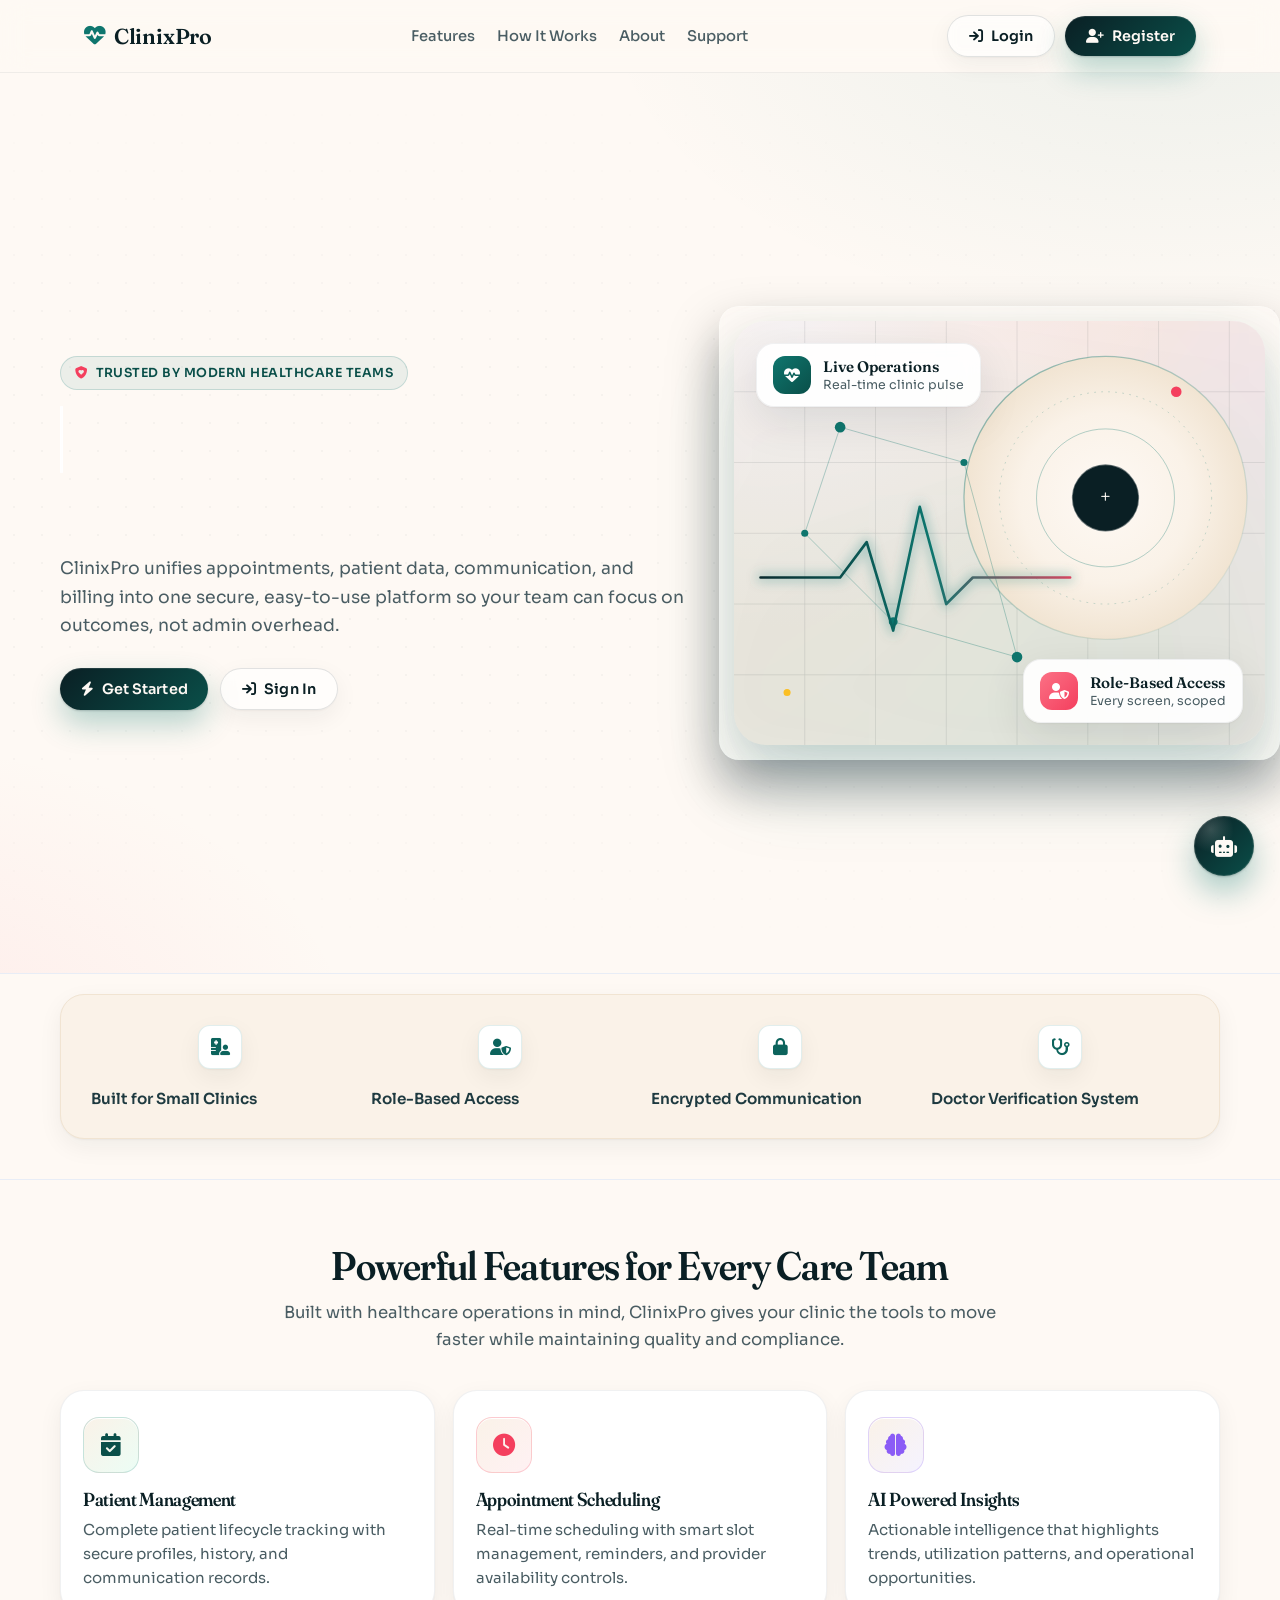
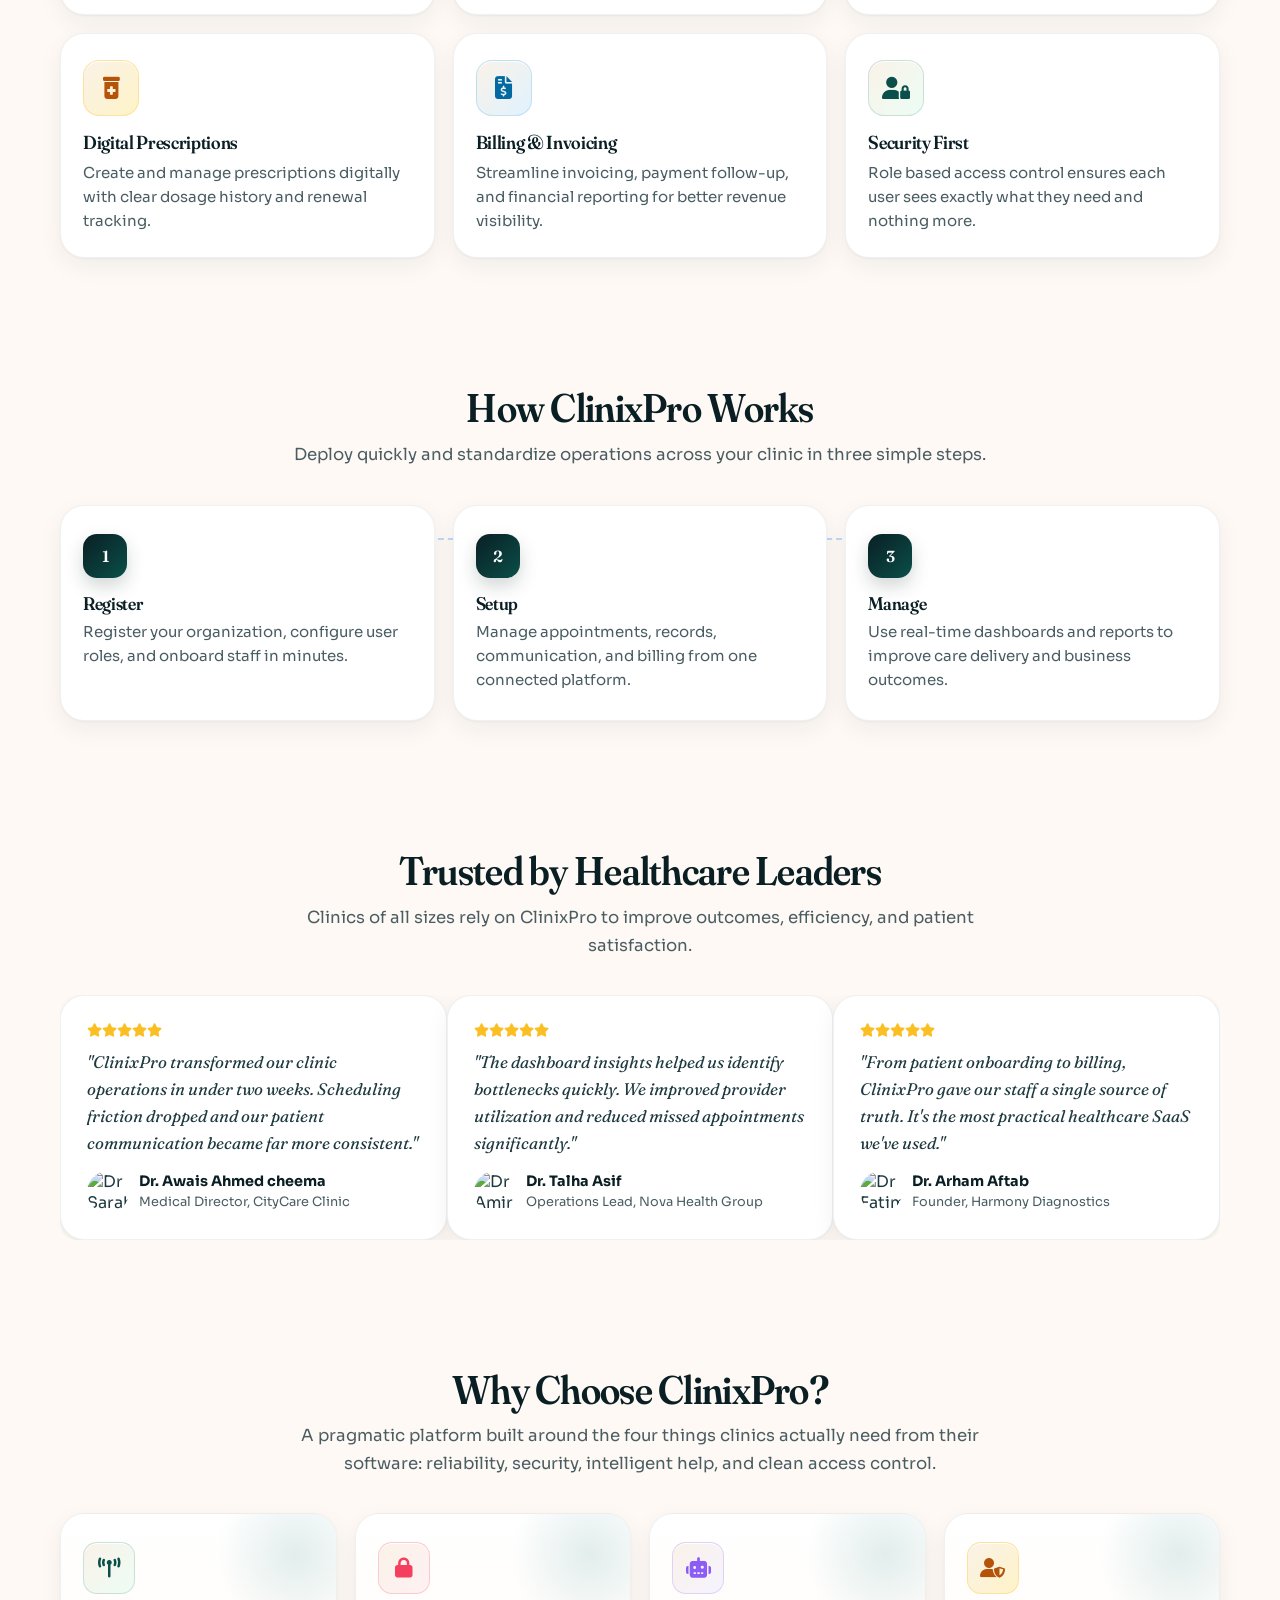
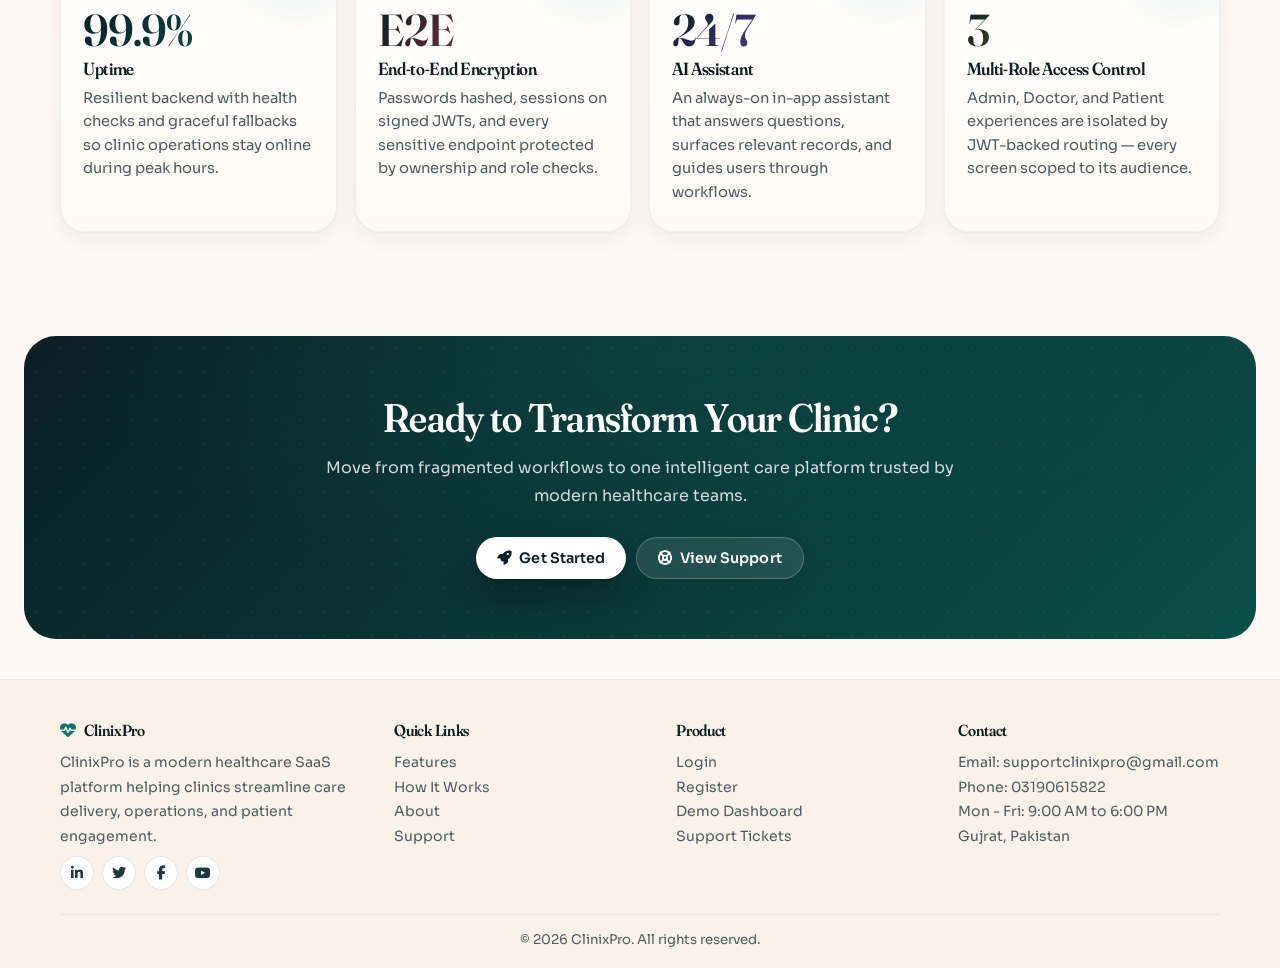
==== commit b77e33ae: "fix: Phase 4 complete - landing page redesign, dashboard polish, all phases done" ====
--- a/frontend/index.html
+++ b/frontend/index.html
@@ -6,7 +6,7 @@
     <title>ClinixPro | Smart Clinical Management Platform</title>
     <link rel="preconnect" href="https://fonts.googleapis.com">
     <link rel="preconnect" href="https://fonts.gstatic.com" crossorigin>
-    <link href="https://fonts.googleapis.com/css2?family=Inter:wght@400;500;600;700;800&display=swap" rel="stylesheet">
+    <link href="https://fonts.googleapis.com/css2?family=Fraunces:opsz,wght@9..144,400;9..144,500;9..144,600;9..144,700&family=Sora:wght@400;500;600;700&family=JetBrains+Mono:wght@500;600&display=swap" rel="stylesheet">
     <link rel="stylesheet" href="vendor/fontawesome/css/all.min.css">
     <link rel="stylesheet" href="css/design-tokens.css">
     <link rel="stylesheet" href="css/accessibility.css">
@@ -14,6 +14,7 @@
     <link rel="stylesheet" href="css/responsive-polish.css">
     <link rel="stylesheet" href="css/chatbot.css">
     <link rel="stylesheet" href="css/index.css">
+    <link rel="stylesheet" href="css/landing-redesign.css">
 </head>
 <body>
     <header class="topbar">
@@ -22,8 +23,8 @@
             <nav class="nav">
                 <a href="#features">Features</a>
                 <a href="#how-it-works">How It Works</a>
+                <a href="#features">About</a>
                 <a href="support.html">Support</a>
-                <a href="tutorials.html">Tutorials</a>
             </nav>
             <div class="actions">
                 <a class="btn btn-ghost" href="login.html"><i class="fa-solid fa-arrow-right-to-bracket"></i> Login</a>
@@ -53,7 +54,100 @@
                     </div>
                 </div>
                 <div class="mockup reveal">
-                    <img src="https://images.unsplash.com/photo-1576091160550-2173dba999ef?auto=format&fit=crop&w=1200&q=80" alt="ClinixPro dashboard preview">
+                    <div class="hero-visual" role="img" aria-label="Abstract illustration of a heartbeat pulse with a connected care network">
+                        <svg viewBox="0 0 600 480" xmlns="http://www.w3.org/2000/svg" preserveAspectRatio="xMidYMid slice" aria-hidden="true">
+                            <defs>
+                                <linearGradient id="cpHeroPulse" x1="0%" y1="0%" x2="100%" y2="0%">
+                                    <stop offset="0%"  stop-color="#0a1f24"/>
+                                    <stop offset="55%" stop-color="#0f766e"/>
+                                    <stop offset="100%" stop-color="#f43f5e"/>
+                                </linearGradient>
+                                <linearGradient id="cpHeroRing" x1="0%" y1="0%" x2="100%" y2="100%">
+                                    <stop offset="0%" stop-color="#0f766e" stop-opacity="0.5"/>
+                                    <stop offset="100%" stop-color="#0f766e" stop-opacity="0"/>
+                                </linearGradient>
+                                <radialGradient id="cpHeroOrb" cx="50%" cy="50%" r="50%">
+                                    <stop offset="0%"  stop-color="#fef9f4"/>
+                                    <stop offset="60%" stop-color="#faf2e8"/>
+                                    <stop offset="100%" stop-color="#f1e4d2"/>
+                                </radialGradient>
+                                <filter id="cpHeroSoft" x="-20%" y="-20%" width="140%" height="140%">
+                                    <feGaussianBlur stdDeviation="6"/>
+                                </filter>
+                            </defs>
+
+                            <!-- Soft background grid -->
+                            <g opacity="0.16" stroke="#0a1f24" stroke-width="0.6">
+                                <path d="M0 80 H600 M0 160 H600 M0 240 H600 M0 320 H600 M0 400 H600"/>
+                                <path d="M80 0 V480 M160 0 V480 M240 0 V480 M320 0 V480 M400 0 V480 M480 0 V480 M560 0 V480"/>
+                            </g>
+
+                            <!-- Concentric ring composition -->
+                            <g transform="translate(420 200)">
+                                <circle r="160" fill="url(#cpHeroOrb)"/>
+                                <circle r="160" fill="none" stroke="url(#cpHeroRing)" stroke-width="1.5"/>
+                                <circle r="120" fill="none" stroke="#0f766e" stroke-opacity="0.25" stroke-width="1" stroke-dasharray="2 6"/>
+                                <circle r="78"  fill="none" stroke="#0f766e" stroke-opacity="0.35" stroke-width="1"/>
+                                <circle r="38"  fill="#0a1f24"/>
+                                <circle r="38"  fill="none" stroke="#fef9f4" stroke-opacity="0.4" stroke-width="2"/>
+                                <text y="6" text-anchor="middle" fill="#fef9f4" font-family="Fraunces, serif" font-size="22" font-weight="600">+</text>
+                            </g>
+
+                            <!-- Cellular network nodes -->
+                            <g fill="#0f766e">
+                                <circle cx="120" cy="120" r="6"/>
+                                <circle cx="80"  cy="240" r="4"/>
+                                <circle cx="180" cy="340" r="5"/>
+                                <circle cx="260" cy="160" r="4"/>
+                                <circle cx="320" cy="380" r="6"/>
+                            </g>
+                            <g stroke="#0f766e" stroke-opacity="0.35" stroke-width="1" fill="none">
+                                <line x1="120" y1="120" x2="260" y2="160"/>
+                                <line x1="120" y1="120" x2="80"  y2="240"/>
+                                <line x1="80"  y1="240" x2="180" y2="340"/>
+                                <line x1="180" y1="340" x2="320" y2="380"/>
+                                <line x1="260" y1="160" x2="320" y2="380"/>
+                            </g>
+
+                            <!-- ECG pulse line -->
+                            <g transform="translate(0 290)">
+                                <path d="M30 0 L120 0 L150 -40 L180 60 L210 -80 L240 30 L270 0 L380 0"
+                                      fill="none"
+                                      stroke="url(#cpHeroPulse)"
+                                      stroke-width="3"
+                                      stroke-linecap="round"
+                                      stroke-linejoin="round"/>
+                                <path d="M30 0 L120 0 L150 -40 L180 60 L210 -80 L240 30 L270 0 L380 0"
+                                      fill="none"
+                                      stroke="#0f766e"
+                                      stroke-opacity="0.25"
+                                      stroke-width="10"
+                                      stroke-linecap="round"
+                                      stroke-linejoin="round"
+                                      filter="url(#cpHeroSoft)"/>
+                            </g>
+
+                            <!-- Accent dots -->
+                            <circle cx="500" cy="80"  r="6" fill="#f43f5e"/>
+                            <circle cx="60"  cy="420" r="4" fill="#fbbf24"/>
+                            <circle cx="540" cy="420" r="3" fill="#8b5cf6"/>
+                        </svg>
+
+                        <div class="floating-badge badge-top">
+                            <span class="dot"><i class="fa-solid fa-heart-pulse"></i></span>
+                            <div>
+                                <strong>Live Operations</strong>
+                                <span>Real-time clinic pulse</span>
+                            </div>
+                        </div>
+                        <div class="floating-badge badge-bottom">
+                            <span class="dot"><i class="fa-solid fa-user-shield"></i></span>
+                            <div>
+                                <strong>Role-Based Access</strong>
+                                <span>Every screen, scoped</span>
+                            </div>
+                        </div>
+                    </div>
                 </div>
             </div>
         </section>
@@ -61,9 +155,9 @@
         <section class="stats-strip reveal">
             <div class="container stats-grid">
                 <article class="stat"><div class="icon"><i class="fa-solid fa-hospital-user"></i></div><p>Built for Small Clinics</p></article>
-                <article class="stat"><div class="icon"><i class="fa-solid fa-shield-heart"></i></div><p>HIPAA Ready</p></article>
-                <article class="stat"><div class="icon"><i class="fa-solid fa-user-shield"></i></div><p>Role Based Access</p></article>
-                <article class="stat"><div class="icon"><i class="fa-solid fa-headset"></i></div><p>24/7 Support</p></article>
+                <article class="stat"><div class="icon"><i class="fa-solid fa-user-shield"></i></div><p>Role-Based Access</p></article>
+                <article class="stat"><div class="icon"><i class="fa-solid fa-lock"></i></div><p>Encrypted Communication</p></article>
+                <article class="stat"><div class="icon"><i class="fa-solid fa-stethoscope"></i></div><p>Doctor Verification System</p></article>
             </div>
         </section>
 
@@ -147,7 +241,7 @@
                             <p>"ClinixPro transformed our clinic operations in under two weeks. Scheduling friction dropped and our patient communication became far more consistent."</p>
                             <div class="author">
                                 <img src="https://ui-avatars.com/api/?name=Dr+Sarah+Khan&background=0D8ABC&color=fff" alt="Dr Sarah Khan">
-                                <div><strong>Dr. Sarah Khan</strong><span>Medical Director, CityCare Clinic</span></div>
+                                <div><strong>Dr. Awais Ahmed cheema</strong><span>Medical Director, CityCare Clinic</span></div>
                             </div>
                         </article>
                         <article class="testimonial">
@@ -155,7 +249,7 @@
                             <p>"The dashboard insights helped us identify bottlenecks quickly. We improved provider utilization and reduced missed appointments significantly."</p>
                             <div class="author">
                                 <img src="https://ui-avatars.com/api/?name=Dr+Amir+Raza&background=7C3AED&color=fff" alt="Dr Amir Raza">
-                                <div><strong>Dr. Amir Raza</strong><span>Operations Lead, Nova Health Group</span></div>
+                                <div><strong>Dr. Talha Asif</strong><span>Operations Lead, Nova Health Group</span></div>
                             </div>
                         </article>
                         <article class="testimonial">
@@ -163,7 +257,7 @@
                             <p>"From patient onboarding to billing, ClinixPro gave our staff a single source of truth. It's the most practical healthcare SaaS we've used."</p>
                             <div class="author">
                                 <img src="https://ui-avatars.com/api/?name=Dr+Fatima+Ali&background=16A34A&color=fff" alt="Dr Fatima Ali">
-                                <div><strong>Dr. Fatima Ali</strong><span>Founder, Harmony Diagnostics</span></div>
+                                <div><strong>Dr. Arham Aftab</strong><span>Founder, Harmony Diagnostics</span></div>
                             </div>
                         </article>
                     </div>
@@ -171,69 +265,36 @@
             </div>
         </section>
 
-        <section class="reveal">
+        <section id="why" class="reveal">
             <div class="container">
                 <div class="section-head">
-                    <h2>Professional Clinic Plans</h2>
-                    <p>Structured plans for solo practices, growing clinics, and multi-doctor operations with transparent monthly pricing.</p>
-                </div>
-                <div class="pricing">
-                    <article class="plan">
-                        <h3>Starter Clinic</h3>
-                        <div class="price">PKR 4,500 <small>/month</small></div>
-                        <p>Best for single-doctor clinics moving from manual to digital operations.</p>
-                        <ul>
-                            <li><i class="fa-solid fa-check"></i> Digital patient records</li>
-                            <li><i class="fa-solid fa-check"></i> Up to 2 doctors</li>
-                            <li><i class="fa-solid fa-check"></i> Appointment scheduling</li>
-                            <li><i class="fa-solid fa-check"></i> Basic billing and invoices</li>
-                        </ul>
-                        <a class="btn btn-ghost" href="register.html">Get Starter</a>
-                    </article>
-                    <article class="plan recommended">
-                        <h3>Growth Clinic</h3>
-                        <div class="price">PKR 8,500 <small>/month</small></div>
-                        <p>For clinics with larger teams that need stronger reporting and workflow automation.</p>
-                        <ul>
-                            <li><i class="fa-solid fa-check"></i> Up to 10 doctors</li>
-                            <li><i class="fa-solid fa-check"></i> Full medical records</li>
-                            <li><i class="fa-solid fa-check"></i> AI assistant support</li>
-                            <li><i class="fa-solid fa-check"></i> Priority support</li>
-                            <li><i class="fa-solid fa-check"></i> Advanced reports</li>
-                        </ul>
-                        <a class="btn btn-primary" href="register.html">Choose Growth</a>
-                    </article>
-                    <article class="plan">
-                        <h3>Enterprise Clinic</h3>
-                        <div class="price">Custom</div>
-                        <p>For hospitals and advanced clinic networks requiring custom integrations and deployment support.</p>
-                        <ul>
-                            <li><i class="fa-solid fa-check"></i> Everything in Growth</li>
-                            <li><i class="fa-solid fa-check"></i> Custom integrations</li>
-                            <li><i class="fa-solid fa-check"></i> Dedicated support</li>
-                            <li><i class="fa-solid fa-check"></i> On-premise option</li>
-                        </ul>
-                        <a class="btn btn-ghost" href="mailto:support@clinixpro.com">Contact Us</a>
-                    </article>
-                </div>
-            </div>
-        </section>
-
-        <section class="reveal">
-            <div class="container">
-                <div class="section-head">
-                    <h2>Easy Payment</h2>
-                    <p>Pay subscription charges quickly through NayaPay and share your receipt to activate your plan without delays.</p>
-                </div>
-                <div class="pricing">
-                    <article class="plan recommended" style="grid-column: 1 / -1;">
-                        <h3>Payment Instructions</h3>
-                        <ul>
-                            <li><i class="fa-solid fa-check"></i> Pay via NayaPay: <strong>03096015198</strong></li>
-                            <li><i class="fa-solid fa-check"></i> After payment, send screenshot on WhatsApp: <strong>03096015198</strong></li>
-                            <li><i class="fa-solid fa-check"></i> Include clinic name and registered email in WhatsApp message</li>
-                            <li><i class="fa-solid fa-check"></i> Activation is completed after payment verification</li>
-                        </ul>
+                    <h2>Why Choose ClinixPro?</h2>
+                    <p>A pragmatic platform built around the four things clinics actually need from their software: reliability, security, intelligent help, and clean access control.</p>
+                </div>
+                <div class="benefits-grid">
+                    <article class="benefit">
+                        <div class="benefit-icon"><i class="fa-solid fa-tower-broadcast"></i></div>
+                        <div class="benefit-stat">99.9%</div>
+                        <h3>Uptime</h3>
+                        <p>Resilient backend with health checks and graceful fallbacks so clinic operations stay online during peak hours.</p>
+                    </article>
+                    <article class="benefit">
+                        <div class="benefit-icon"><i class="fa-solid fa-lock"></i></div>
+                        <div class="benefit-stat">E2E</div>
+                        <h3>End-to-End Encryption</h3>
+                        <p>Passwords hashed, sessions on signed JWTs, and every sensitive endpoint protected by ownership and role checks.</p>
+                    </article>
+                    <article class="benefit">
+                        <div class="benefit-icon"><i class="fa-solid fa-robot"></i></div>
+                        <div class="benefit-stat">24/7</div>
+                        <h3>AI Assistant</h3>
+                        <p>An always-on in-app assistant that answers questions, surfaces relevant records, and guides users through workflows.</p>
+                    </article>
+                    <article class="benefit">
+                        <div class="benefit-icon"><i class="fa-solid fa-user-shield"></i></div>
+                        <div class="benefit-stat">3</div>
+                        <h3>Multi-Role Access Control</h3>
+                        <p>Admin, Doctor, and Patient experiences are isolated by JWT-backed routing — every screen scoped to its audience.</p>
                     </article>
                 </div>
             </div>
@@ -245,7 +306,7 @@
                 <p>Move from fragmented workflows to one intelligent care platform trusted by modern healthcare teams.</p>
                 <div style="display:flex; gap:10px; justify-content:center; flex-wrap:wrap;">
                     <a class="btn btn-primary" href="register.html"><i class="fa-solid fa-rocket"></i> Get Started</a>
-                    <a id="watchDemoBtn" class="btn btn-ghost" href="#"><i class="fa-solid fa-circle-play"></i> Watch Demo</a>
+                    <a class="btn btn-ghost" href="support.html"><i class="fa-solid fa-life-ring"></i> View Support</a>
                 </div>
             </div>
         </section>
@@ -269,8 +330,8 @@
                     <ul>
                         <li><a href="#features">Features</a></li>
                         <li><a href="#how-it-works">How It Works</a></li>
+                        <li><a href="#features">About</a></li>
                         <li><a href="support.html">Support</a></li>
-                        <li><a href="tutorials.html">Tutorials</a></li>
                     </ul>
                 </div>
                 <div class="footer-col">
--- a/frontend/css/chatbot.css
+++ b/frontend/css/chatbot.css
@@ -1,14 +1,42 @@
+/* =====================================================================
+   ClinixPro — Chatbot widget
+   Teal/cream/ink theme that matches the landing + login + register pages.
+   Light-surface panel, teal-to-ink gradients for toggle / header / send,
+   coral accent on the avatar pulse.
+   ===================================================================== */
+
+:root {
+    --cb-ink-900: #0a1f24;
+    --cb-ink-700: #1e3a40;
+    --cb-ink-500: #4a5d63;
+    --cb-cream-50: #fef9f4;
+    --cb-cream-100: #faf2e8;
+    --cb-cream-200: #f1e4d2;
+    --cb-teal-50: #ecfdf5;
+    --cb-teal-500: #0f766e;
+    --cb-teal-600: #0c635c;
+    --cb-teal-700: #0a4f49;
+    --cb-coral-500: #f43f5e;
+    --cb-amber-400: #fbbf24;
+}
+
+/* ---------- Toggle bubble ---------- */
 .cp-chatbot-toggle {
     position: fixed;
     right: 26px;
     bottom: 24px;
-    width: 62px;
-    height: 62px;
+    width: 60px;
+    height: 60px;
     border: none;
     border-radius: 50%;
-    background: radial-gradient(circle at 28% 22%, #67e8f9 0%, #6366f1 38%, #6d28d9 100%);
-    color: #fff;
-    box-shadow: 0 16px 34px rgba(76, 29, 149, 0.45), 0 0 0 1px rgba(255, 255, 255, 0.2);
+    background:
+        radial-gradient(circle at 28% 22%, rgba(254, 249, 244, 0.18) 0%, transparent 36%),
+        linear-gradient(135deg, var(--cb-ink-900) 0%, var(--cb-teal-700) 100%);
+    color: var(--cb-cream-50);
+    box-shadow:
+        0 1px 2px rgba(10, 31, 36, 0.2),
+        0 16px 32px rgba(15, 118, 110, 0.36),
+        0 0 0 1px rgba(254, 249, 244, 0.10) inset;
     cursor: pointer;
     z-index: 1100;
     display: inline-flex;
@@ -20,27 +48,31 @@
 }
 
 .cp-chatbot-toggle:hover {
-    transform: translateY(-3px) scale(1.02);
-    box-shadow: 0 22px 38px rgba(76, 29, 149, 0.55), 0 0 0 1px rgba(255, 255, 255, 0.28);
-    filter: brightness(1.08);
-}
-
+    transform: translateY(-3px) scale(1.04);
+    box-shadow:
+        0 1px 2px rgba(10, 31, 36, 0.2),
+        0 24px 44px rgba(15, 118, 110, 0.48),
+        0 0 0 1px rgba(254, 249, 244, 0.18) inset;
+    filter: brightness(1.05);
+}
+
+/* ---------- Panel ---------- */
 .cp-chatbot-panel {
     position: fixed;
     right: 24px;
     bottom: 102px;
     width: min(390px, calc(100vw - 28px));
     height: min(620px, calc(100vh - 132px));
-    background: linear-gradient(160deg, rgba(15, 23, 42, 0.68), rgba(30, 41, 59, 0.4));
-    border: 1px solid rgba(255, 255, 255, 0.18);
+    background: var(--cb-cream-50);
+    border: 1px solid rgba(10, 31, 36, 0.08);
     border-radius: 24px;
-    box-shadow: 0 30px 60px rgba(2, 6, 23, 0.6), 0 0 0 1px rgba(148, 163, 184, 0.08) inset;
+    box-shadow:
+        0 1px 2px rgba(10, 31, 36, 0.06),
+        0 30px 60px rgba(10, 31, 36, 0.22);
     z-index: 1100;
     display: none;
     flex-direction: column;
     overflow: hidden;
-    backdrop-filter: blur(24px);
-    -webkit-backdrop-filter: blur(24px);
     transform: translateY(18px) scale(0.98);
     opacity: 0;
 }
@@ -50,16 +82,31 @@
     animation: cpSlideUp 0.38s cubic-bezier(0.21, 1.02, 0.36, 1) forwards;
 }
 
+/* ---------- Header ---------- */
 .cp-chatbot-head {
-    background: linear-gradient(120deg, rgba(30, 41, 59, 0.88), rgba(76, 29, 149, 0.78));
-    color: #fff;
-    padding: 13px 14px;
+    background:
+        radial-gradient(600px 200px at 100% 0%, rgba(15, 118, 110, 0.30), transparent 65%),
+        linear-gradient(135deg, var(--cb-ink-900) 0%, var(--cb-teal-700) 100%);
+    color: var(--cb-cream-50);
+    padding: 14px 14px;
     display: flex;
     justify-content: space-between;
     align-items: center;
     gap: 10px;
-    border-bottom: 1px solid rgba(255, 255, 255, 0.14);
-}
+    border-bottom: 1px solid rgba(254, 249, 244, 0.10);
+    position: relative;
+}
+.cp-chatbot-head::after {
+    /* Subtle dotted texture to match landing-page CTA */
+    content: "";
+    position: absolute;
+    inset: 0;
+    background-image: radial-gradient(rgba(254, 249, 244, 0.10) 1px, transparent 1px);
+    background-size: 22px 22px;
+    opacity: 0.45;
+    pointer-events: none;
+}
+.cp-chatbot-head > * { position: relative; z-index: 1; }
 
 .cp-chatbot-brand {
     display: flex;
@@ -74,39 +121,44 @@
     display: inline-flex;
     align-items: center;
     justify-content: center;
-    background: linear-gradient(145deg, #38bdf8, #6366f1 55%, #8b5cf6);
-    box-shadow: 0 0 0 1px rgba(255, 255, 255, 0.22), 0 10px 20px rgba(79, 70, 229, 0.45);
+    background: linear-gradient(145deg, var(--cb-amber-400), var(--cb-coral-500) 70%);
+    color: var(--cb-cream-50);
+    box-shadow:
+        0 0 0 1px rgba(254, 249, 244, 0.30),
+        0 10px 22px rgba(244, 63, 94, 0.42);
     animation: cpAvatarGlow 2.4s ease-in-out infinite;
 }
 
-.cp-chatbot-avatar i {
-    font-size: 1rem;
-}
+.cp-chatbot-avatar i { font-size: 1rem; }
 
 .cp-chatbot-brand-text h3 {
-    font-size: 0.96rem;
-    font-weight: 700;
-    letter-spacing: 0.01em;
+    font-family: "Fraunces", "Cormorant Garamond", serif;
+    font-variation-settings: "opsz" 96;
+    font-size: 1.02rem;
+    font-weight: 600;
+    letter-spacing: -0.01em;
+    color: var(--cb-cream-50);
     margin: 0;
 }
 
 .cp-chatbot-brand-text small {
     display: block;
     margin-top: 3px;
-    color: #dbeafe;
-    font-size: 0.76rem;
+    color: rgba(254, 249, 244, 0.78);
+    font-family: "Sora", sans-serif;
+    font-size: 0.74rem;
     font-weight: 500;
-    opacity: 0.92;
+    letter-spacing: 0.02em;
 }
 
 .cp-online-dot {
     width: 8px;
     height: 8px;
     border-radius: 999px;
-    background: #22c55e;
+    background: var(--cb-amber-400);
     display: inline-block;
-    margin-right: 5px;
-    box-shadow: 0 0 0 rgba(34, 197, 94, 0.6);
+    margin-right: 6px;
+    box-shadow: 0 0 0 rgba(251, 191, 36, 0.6);
     animation: cpOnlinePulse 1.6s ease-out infinite;
 }
 
@@ -116,9 +168,9 @@
 }
 
 .cp-chatbot-head-btn {
-    border: 1px solid rgba(255, 255, 255, 0.22);
-    background: rgba(15, 23, 42, 0.45);
-    color: #fff;
+    border: 1px solid rgba(254, 249, 244, 0.22);
+    background: rgba(254, 249, 244, 0.10);
+    color: var(--cb-cream-50);
     width: 31px;
     height: 31px;
     border-radius: 10px;
@@ -127,34 +179,30 @@
 }
 
 .cp-chatbot-head-btn:hover {
-    background: rgba(255, 255, 255, 0.17);
+    background: rgba(254, 249, 244, 0.20);
+    border-color: rgba(254, 249, 244, 0.36);
     transform: translateY(-1px);
 }
 
+/* ---------- Body (light surface) ---------- */
 .cp-chatbot-body {
     flex: 1;
     overflow-y: auto;
     padding: 14px 12px;
     background:
-        radial-gradient(circle at 16% 10%, rgba(14, 165, 233, 0.15), transparent 40%),
-        radial-gradient(circle at 90% 90%, rgba(139, 92, 246, 0.2), transparent 46%),
-        linear-gradient(180deg, rgba(15, 23, 42, 0.58), rgba(15, 23, 42, 0.7));
+        radial-gradient(circle at 16% 10%, rgba(15, 118, 110, 0.10), transparent 50%),
+        radial-gradient(circle at 90% 90%, rgba(244, 63, 94, 0.08), transparent 55%),
+        var(--cb-cream-50);
     display: grid;
     gap: 11px;
     scrollbar-width: thin;
-    scrollbar-color: rgba(148, 163, 184, 0.7) transparent;
-}
-
-.cp-chatbot-body::-webkit-scrollbar {
-    width: 8px;
-}
-
-.cp-chatbot-body::-webkit-scrollbar-track {
-    background: transparent;
-}
-
+    scrollbar-color: rgba(15, 118, 110, 0.35) transparent;
+}
+
+.cp-chatbot-body::-webkit-scrollbar { width: 8px; }
+.cp-chatbot-body::-webkit-scrollbar-track { background: transparent; }
 .cp-chatbot-body::-webkit-scrollbar-thumb {
-    background: linear-gradient(180deg, rgba(125, 211, 252, 0.7), rgba(167, 139, 250, 0.7));
+    background: linear-gradient(180deg, rgba(15, 118, 110, 0.5), rgba(15, 118, 110, 0.25));
     border-radius: 999px;
 }
 
@@ -164,56 +212,61 @@
     animation: cpBubbleIn 0.32s ease both;
 }
 
-.cp-chat-row.user {
-    justify-items: end;
-}
+.cp-chat-row.user { justify-items: end; }
 
 .cp-chat-bubble {
     max-width: 87%;
     border-radius: 16px;
     padding: 11px 13px;
+    font-family: "Sora", sans-serif;
     font-size: 0.88rem;
-    line-height: 1.6;
+    line-height: 1.55;
     white-space: pre-wrap;
     word-break: break-word;
 }
+/* Safety net: never render an empty bubble or its parent row. */
+.cp-chat-bubble:empty { display: none; }
+.cp-chat-row:not(:has(.cp-chat-bubble)) { display: none; }
 
 .cp-chat-row.bot .cp-chat-bubble {
-    background: linear-gradient(165deg, rgba(30, 41, 59, 0.75), rgba(51, 65, 85, 0.5));
-    border: 1px solid rgba(255, 255, 255, 0.16);
-    color: #e2e8f0;
+    background: #ffffff;
+    border: 1px solid rgba(10, 31, 36, 0.06);
+    color: var(--cb-ink-700);
     border-top-left-radius: 7px;
-    box-shadow: 0 8px 16px rgba(15, 23, 42, 0.26);
+    box-shadow: 0 6px 18px rgba(10, 31, 36, 0.06);
 }
 
 .cp-chat-row.user .cp-chat-bubble {
-    background: linear-gradient(135deg, #38bdf8 0%, #6366f1 45%, #8b5cf6 100%);
-    color: #fff;
+    background: linear-gradient(135deg, var(--cb-ink-900) 0%, var(--cb-teal-700) 100%);
+    color: var(--cb-cream-50);
     border-top-right-radius: 7px;
-    box-shadow: 0 10px 20px rgba(79, 70, 229, 0.36);
+    box-shadow:
+        0 1px 2px rgba(10, 31, 36, 0.18),
+        0 10px 20px rgba(15, 118, 110, 0.30);
 }
 
 .cp-chat-time {
+    font-family: "Sora", sans-serif;
     font-size: 0.7rem;
-    color: rgba(203, 213, 225, 0.9);
+    color: var(--cb-ink-500);
     padding: 0 4px;
     letter-spacing: 0.01em;
 }
 
+/* ---------- Typing indicator ---------- */
 .cp-chat-typing {
     display: none;
+    font-family: "Sora", sans-serif;
     font-size: 0.78rem;
-    color: #cbd5e1;
+    color: var(--cb-ink-500);
     padding: 8px 14px 10px;
     align-items: center;
     gap: 8px;
-    border-top: 1px solid rgba(255, 255, 255, 0.08);
-    background: rgba(15, 23, 42, 0.56);
-}
-
-.cp-chat-typing.show {
-    display: inline-flex;
-}
+    border-top: 1px solid rgba(10, 31, 36, 0.06);
+    background: var(--cb-cream-100);
+}
+
+.cp-chat-typing.show { display: inline-flex; }
 
 .cp-typing-dots {
     display: inline-flex;
@@ -225,223 +278,204 @@
     width: 6px;
     height: 6px;
     border-radius: 999px;
-    background: #93c5fd;
+    background: var(--cb-teal-500);
     display: inline-block;
     animation: cpTypingBounce 1.2s infinite ease-in-out;
 }
 
-.cp-typing-dots i:nth-child(2) {
-    animation-delay: 0.18s;
-}
-
-.cp-typing-dots i:nth-child(3) {
-    animation-delay: 0.36s;
-}
-
+.cp-typing-dots i:nth-child(2) { animation-delay: 0.18s; }
+.cp-typing-dots i:nth-child(3) { animation-delay: 0.36s; }
+
+/* ---------- Quick replies / suggestions ---------- */
+.cp-chat-quick,
+.chat-suggestions {
+    border-top: 1px solid rgba(10, 31, 36, 0.06);
+    background: var(--cb-cream-100);
+    padding: 8px 10px;
+    display: flex;
+    flex-wrap: wrap;
+    gap: 6px;
+}
+
+.cp-chat-quick button,
+.suggestion-btn {
+    border: 1px solid rgba(15, 118, 110, 0.30);
+    background: #ffffff;
+    color: var(--cb-teal-700);
+    border-radius: 999px;
+    padding: 6px 12px;
+    font-family: "Sora", sans-serif;
+    font-size: 0.76rem;
+    font-weight: 600;
+    cursor: pointer;
+    white-space: nowrap;
+    transition: all 150ms ease;
+}
+
+.cp-chat-quick button:hover,
+.suggestion-btn:hover {
+    background: var(--cb-teal-500);
+    color: #ffffff;
+    border-color: var(--cb-teal-500);
+    transform: translateY(-1px);
+    box-shadow: 0 4px 10px rgba(15, 118, 110, 0.25);
+}
+
+/* ---------- Input row ---------- */
 .cp-chat-input-wrap {
-    border-top: 1px solid rgba(255, 255, 255, 0.09);
-    background: rgba(15, 23, 42, 0.72);
+    border-top: 1px solid rgba(10, 31, 36, 0.06);
+    background: var(--cb-cream-100);
     padding: 11px;
     display: grid;
     grid-template-columns: auto 1fr auto;
     gap: 9px;
 }
 
-.cp-chat-quick {
-    border-top: 1px solid rgba(255, 255, 255, 0.08);
-    background: rgba(15, 23, 42, 0.72);
-    padding: 8px 10px;
-    display: flex;
-    flex-wrap: wrap;
-    gap: 6px;
-}
-
-.cp-chat-quick button {
-    border: 1px solid rgba(147, 197, 253, 0.44);
-    background: rgba(30, 64, 175, 0.18);
-    color: #dbeafe;
-    border-radius: 999px;
-    padding: 6px 10px;
-    font-size: 0.76rem;
-    font-weight: 700;
-    cursor: pointer;
-}
-
-.cp-chat-quick button:hover {
-    background: rgba(59, 130, 246, 0.3);
-}
-
-.chat-suggestions {
-    padding: 8px 10px;
-    display: flex;
-    flex-wrap: wrap;
-    gap: 6px;
-    border-top: 1px solid rgba(255, 255, 255, 0.08);
-    background: rgba(15, 23, 42, 0.72);
-}
-
-.suggestion-btn {
-    background: rgba(30, 64, 175, 0.22);
-    color: #dbeafe;
-    border: 1px solid rgba(147, 197, 253, 0.5);
-    border-radius: 999px;
-    padding: 5px 12px;
-    font-size: 0.78rem;
-    font-weight: 600;
-    cursor: pointer;
-    white-space: nowrap;
-}
-
-.suggestion-btn:hover {
-    background: rgba(59, 130, 246, 0.34);
-}
-
 .cp-chat-icon-btn {
-    border: 1px solid rgba(148, 163, 184, 0.42);
+    border: 1px solid rgba(10, 31, 36, 0.10);
     width: 42px;
     border-radius: 12px;
-    background: rgba(30, 41, 59, 0.5);
-    color: #cbd5e1;
+    background: #ffffff;
+    color: var(--cb-ink-700);
     cursor: pointer;
     transition: all 0.2s ease;
 }
 
 .cp-chat-icon-btn:hover {
-    color: #fff;
-    background: rgba(51, 65, 85, 0.7);
+    color: var(--cb-teal-700);
+    background: var(--cb-teal-50);
+    border-color: var(--cb-teal-500);
 }
 
 .cp-chat-input {
-    border: 1px solid rgba(148, 163, 184, 0.45);
+    border: 1.5px solid var(--cb-cream-200);
     border-radius: 12px;
     padding: 10px 12px;
-    font-size: 0.86rem;
-    background: rgba(15, 23, 42, 0.48);
-    color: #f8fafc;
+    font-family: "Sora", sans-serif;
+    font-size: 0.88rem;
+    background: #ffffff;
+    color: var(--cb-ink-900);
     outline: none;
-    transition: border-color 0.2s ease, box-shadow 0.2s ease, background 0.2s ease;
-}
-
-.cp-chat-input::placeholder {
-    color: rgba(203, 213, 225, 0.8);
-}
+    transition: border-color 200ms ease, box-shadow 200ms ease, background 200ms ease;
+}
+
+.cp-chat-input::placeholder { color: rgba(74, 93, 99, 0.55); }
 
 .cp-chat-input:focus {
-    border-color: rgba(125, 211, 252, 0.95);
-    box-shadow: 0 0 0 3px rgba(56, 189, 248, 0.2);
-    background: rgba(15, 23, 42, 0.7);
+    border-color: var(--cb-teal-500);
+    box-shadow:
+        0 0 0 4px rgba(15, 118, 110, 0.14),
+        0 4px 12px rgba(15, 118, 110, 0.10);
+    background: #ffffff;
 }
 
 .cp-chat-send {
     border: none;
     border-radius: 12px;
-    background: linear-gradient(135deg, #38bdf8 0%, #6366f1 55%, #8b5cf6 100%);
-    color: #fff;
-    padding: 0 15px;
+    background: linear-gradient(135deg, var(--cb-ink-900) 0%, var(--cb-teal-700) 100%);
+    color: var(--cb-cream-50);
+    padding: 0 16px;
+    font-family: "Sora", sans-serif;
     font-size: 0.85rem;
-    font-weight: 700;
+    font-weight: 600;
     cursor: pointer;
     transition: transform 0.2s ease, box-shadow 0.2s ease, filter 0.2s ease;
-    box-shadow: 0 10px 18px rgba(79, 70, 229, 0.34);
+    box-shadow:
+        0 1px 2px rgba(10, 31, 36, 0.18),
+        0 10px 18px rgba(15, 118, 110, 0.30);
 }
 
 .cp-chat-send:hover {
     transform: translateY(-1px);
-    box-shadow: 0 12px 22px rgba(99, 102, 241, 0.46);
-    filter: brightness(1.08);
+    box-shadow:
+        0 1px 2px rgba(10, 31, 36, 0.2),
+        0 16px 28px rgba(15, 118, 110, 0.40);
+    filter: brightness(1.04);
 }
 
 .cp-chat-send:disabled {
-    opacity: 0.75;
+    opacity: 0.65;
     cursor: not-allowed;
-}
-
+    transform: none;
+}
+
+/* ---------- Animations ---------- */
 @keyframes cpSlideUp {
-    from {
-        opacity: 0;
-        transform: translateY(20px) scale(0.98);
-    }
-    to {
-        opacity: 1;
-        transform: translateY(0) scale(1);
-    }
+    from { opacity: 0; transform: translateY(20px) scale(0.98); }
+    to   { opacity: 1; transform: translateY(0) scale(1); }
 }
 
 @keyframes cpBubbleIn {
-    from {
-        opacity: 0;
-        transform: translateY(8px);
-    }
-    to {
-        opacity: 1;
-        transform: translateY(0);
-    }
+    from { opacity: 0; transform: translateY(8px); }
+    to   { opacity: 1; transform: translateY(0); }
 }
 
 @keyframes cpTypingBounce {
-    0%, 80%, 100% {
-        transform: translateY(0);
-        opacity: 0.6;
-    }
-    40% {
-        transform: translateY(-4px);
-        opacity: 1;
-    }
+    0%, 80%, 100% { transform: translateY(0); opacity: 0.6; }
+    40%           { transform: translateY(-4px); opacity: 1; }
 }
 
 @keyframes cpPulse {
     0%, 100% {
-        box-shadow: 0 16px 34px rgba(76, 29, 149, 0.45), 0 0 0 0 rgba(99, 102, 241, 0.26);
+        box-shadow:
+            0 1px 2px rgba(10, 31, 36, 0.2),
+            0 16px 32px rgba(15, 118, 110, 0.36),
+            0 0 0 0 rgba(15, 118, 110, 0.26);
     }
     50% {
-        box-shadow: 0 20px 40px rgba(76, 29, 149, 0.54), 0 0 0 11px rgba(99, 102, 241, 0);
+        box-shadow:
+            0 1px 2px rgba(10, 31, 36, 0.2),
+            0 20px 38px rgba(15, 118, 110, 0.44),
+            0 0 0 11px rgba(15, 118, 110, 0);
     }
 }
 
 @keyframes cpAvatarGlow {
     0%, 100% {
-        box-shadow: 0 0 0 1px rgba(255, 255, 255, 0.22), 0 8px 18px rgba(79, 70, 229, 0.42);
+        box-shadow:
+            0 0 0 1px rgba(254, 249, 244, 0.30),
+            0 8px 18px rgba(244, 63, 94, 0.40);
     }
     50% {
-        box-shadow: 0 0 0 1px rgba(255, 255, 255, 0.3), 0 10px 24px rgba(56, 189, 248, 0.56);
+        box-shadow:
+            0 0 0 1px rgba(254, 249, 244, 0.42),
+            0 10px 24px rgba(251, 191, 36, 0.55);
     }
 }
 
 @keyframes cpOnlinePulse {
-    0% {
-        box-shadow: 0 0 0 0 rgba(34, 197, 94, 0.6);
-    }
-    70% {
-        box-shadow: 0 0 0 7px rgba(34, 197, 94, 0);
-    }
-    100% {
-        box-shadow: 0 0 0 0 rgba(34, 197, 94, 0);
-    }
-}
-
+    0%   { box-shadow: 0 0 0 0 rgba(251, 191, 36, 0.55); }
+    70%  { box-shadow: 0 0 0 7px rgba(251, 191, 36, 0);  }
+    100% { box-shadow: 0 0 0 0 rgba(251, 191, 36, 0);    }
+}
+
+/* ---------- Responsive ---------- */
 @media (max-width: 680px) {
     .cp-chatbot-toggle {
         right: 14px;
         bottom: 14px;
-        width: 56px;
-        height: 56px;
+        width: 54px;
+        height: 54px;
     }
     .cp-chatbot-panel {
         right: 10px;
-        bottom: 80px;
+        bottom: 76px;
         width: calc(100vw - 20px);
         height: min(76vh, 560px);
         border-radius: 20px;
     }
-    .cp-chatbot-head {
-        padding: 12px;
-    }
+    .cp-chatbot-head { padding: 12px; }
     .cp-chatbot-avatar {
         width: 36px;
         height: 36px;
         border-radius: 12px;
     }
-    .cp-chat-bubble {
-        max-width: 91%;
-    }
-}
+    .cp-chat-bubble { max-width: 91%; }
+}
+
+@media (prefers-reduced-motion: reduce) {
+    .cp-chatbot-toggle,
+    .cp-chatbot-avatar,
+    .cp-online-dot { animation: none; }
+    .cp-chat-row { animation: none; }
+}
--- a/frontend/css/landing-redesign.css
+++ b/frontend/css/landing-redesign.css
@@ -0,0 +1,874 @@
+/* =====================================================================
+   ClinixPro — Landing Redesign
+   Premium healthcare aesthetic. Loaded AFTER index.css so it wins cascade.
+   Display:  Fraunces (variable serif, editorial)
+   Body:     Sora (geometric humanist sans)
+   Mono:     JetBrains Mono (for badges / small UI)
+   ===================================================================== */
+
+:root {
+    /* Extend design tokens with a warmer healthcare-premium palette. */
+    --cp-ink-900: #0a1f24;
+    --cp-ink-700: #1e3a40;
+    --cp-ink-500: #4a5d63;
+    --cp-ink-300: #98a8ad;
+    --cp-cream-50: #fef9f4;
+    --cp-cream-100: #faf2e8;
+    --cp-cream-200: #f1e4d2;
+    --cp-teal-50: #ecfdf5;
+    --cp-teal-500: #0f766e;
+    --cp-teal-600: #0c635c;
+    --cp-teal-700: #0a4f49;
+    --cp-coral-400: #fb7185;
+    --cp-coral-500: #f43f5e;
+    --cp-amber-400: #fbbf24;
+    --cp-violet-500: #8b5cf6;
+
+    /* Re-tune brand surface for landing. */
+    --cp-radius-pill: 999px;
+    --cp-radius-2xl: 1.5rem;
+    --cp-radius-3xl: 2rem;
+
+    --cp-shadow-soft: 0 1px 2px rgba(10, 31, 36, 0.04), 0 8px 24px rgba(10, 31, 36, 0.06);
+    --cp-shadow-card: 0 1px 2px rgba(10, 31, 36, 0.04), 0 14px 44px rgba(10, 31, 36, 0.10);
+    --cp-shadow-hero: 0 40px 80px rgba(15, 118, 110, 0.18), 0 12px 32px rgba(10, 31, 36, 0.10);
+}
+
+/* ---------- Typography ---------- */
+body {
+    font-family: "Sora", "Plus Jakarta Sans", "Segoe UI", system-ui, sans-serif;
+    color: var(--cp-ink-700);
+    background: var(--cp-cream-50);
+    -webkit-font-smoothing: antialiased;
+    text-rendering: optimizeLegibility;
+}
+h1, h2, h3, h4, h5,
+.section-head h2,
+.hero-copy h1,
+.cta h2,
+.plan h3 {
+    font-family: "Fraunces", "Cormorant Garamond", "Georgia", serif;
+    font-variation-settings: "opsz" 96, "SOFT" 50;
+    font-weight: 600;
+    letter-spacing: -0.018em;
+    color: var(--cp-ink-900);
+    line-height: 1.12;
+}
+.hero-copy h1 {
+    font-size: clamp(2rem, 4.6vw + 0.5rem, 3.75rem);
+    font-weight: 500;
+}
+.hero-copy h1 .typed {
+    background: linear-gradient(120deg, var(--cp-ink-900) 0%, var(--cp-teal-600) 55%, var(--cp-ink-900) 100%);
+    -webkit-background-clip: text;
+    background-clip: text;
+    color: transparent;
+}
+.section-head h2,
+.cta h2 {
+    font-size: clamp(1.75rem, 2.6vw + 0.6rem, 2.5rem);
+}
+
+/* ---------- Topbar layout + polish ----------
+   Layout rules live here (not in index.css) so any page that imports
+   landing-redesign.css gets the horizontal flex topbar for free. */
+.topbar {
+    position: sticky;
+    top: 0;
+    z-index: 30;
+    background: rgba(254, 249, 244, 0.85);
+    backdrop-filter: saturate(140%) blur(14px);
+    -webkit-backdrop-filter: saturate(140%) blur(14px);
+    border-bottom: 1px solid rgba(10, 31, 36, 0.06);
+}
+/* The legacy style.css gives .container huge vertical padding and
+   `min-height: calc(100vh - 200px)`. Scope it down inside the topbar so
+   the header doesn't balloon to almost-full-viewport. */
+.topbar .container,
+.topbar .container.topbar-inner,
+.topbar .topbar-inner {
+    height: 72px;
+    min-height: 0;
+    max-width: 1280px;
+    margin: 0 auto;
+    padding: 0 24px;
+    display: flex;
+    align-items: center;
+    justify-content: space-between;
+    gap: 20px;
+}
+.topbar .brand {
+    display: inline-flex;
+    align-items: center;
+    gap: 8px;
+    text-decoration: none;
+    font-family: "Fraunces", serif;
+    font-weight: 600;
+    font-size: 1.35rem;
+    color: var(--cp-ink-900);
+    letter-spacing: -0.01em;
+}
+.topbar .brand i {
+    color: var(--cp-teal-500);
+}
+.topbar .nav {
+    display: flex;
+    align-items: center;
+    gap: 22px;
+    list-style: none;
+    margin: 0;
+    padding: 0;
+}
+.topbar .nav a {
+    color: var(--cp-ink-500);
+    font-weight: 500;
+    font-size: 0.92rem;
+    text-decoration: none;
+    transition: color var(--cp-dur-fast) var(--cp-ease-standard);
+}
+.topbar .nav a:hover,
+.topbar .nav a.active {
+    color: var(--cp-teal-600);
+}
+.topbar .actions {
+    display: flex;
+    align-items: center;
+    gap: 10px;
+}
+
+/* ---------- Buttons (premium tactile feel) ---------- */
+.btn {
+    font-family: "Sora", sans-serif;
+    font-weight: 600;
+    border-radius: var(--cp-radius-pill);
+    padding: 0.7rem 1.3rem;
+    font-size: 0.9rem;
+    letter-spacing: 0.005em;
+    /* style.css forces uppercase on .btn — kill it explicitly. */
+    text-transform: none;
+    display: inline-flex;
+    align-items: center;
+    gap: 8px;
+    text-decoration: none;
+    transition:
+        transform var(--cp-dur-fast) var(--cp-ease-standard),
+        box-shadow var(--cp-dur-md) var(--cp-ease-standard),
+        background-color var(--cp-dur-md) var(--cp-ease-standard),
+        color var(--cp-dur-md) var(--cp-ease-standard);
+    position: relative;
+    overflow: hidden;
+    isolation: isolate;
+}
+.btn-primary {
+    background: linear-gradient(135deg, var(--cp-ink-900) 0%, var(--cp-teal-700) 100%);
+    color: var(--cp-cream-50);
+    box-shadow:
+        0 1px 2px rgba(10, 31, 36, 0.2),
+        0 14px 30px rgba(15, 118, 110, 0.30),
+        inset 0 1px 0 rgba(255, 255, 255, 0.10);
+}
+.btn-primary::before {
+    content: "";
+    position: absolute;
+    inset: 0;
+    z-index: -1;
+    background: radial-gradient(120% 60% at 50% 0%, rgba(251, 191, 36, 0.25), transparent 70%);
+    opacity: 0;
+    transition: opacity var(--cp-dur-md) var(--cp-ease-standard);
+}
+.btn-primary:hover {
+    transform: translateY(-2px);
+    box-shadow:
+        0 1px 2px rgba(10, 31, 36, 0.2),
+        0 22px 44px rgba(15, 118, 110, 0.40),
+        inset 0 1px 0 rgba(255, 255, 255, 0.18);
+}
+.btn-primary:hover::before {
+    opacity: 1;
+}
+.btn-primary:active { transform: translateY(0); }
+
+.btn-outline,
+.btn-ghost,
+.hero .btn-outline,
+.hero .btn-ghost {
+    background: rgba(255, 255, 255, 0.6);
+    color: var(--cp-ink-900);
+    border: 1px solid rgba(10, 31, 36, 0.12);
+    box-shadow: var(--cp-shadow-soft);
+    backdrop-filter: blur(6px);
+}
+.btn-outline:hover,
+.btn-ghost:hover,
+.hero .btn-outline:hover,
+.hero .btn-ghost:hover {
+    background: #ffffff;
+    border-color: var(--cp-teal-500);
+    color: var(--cp-teal-700);
+    transform: translateY(-2px);
+    box-shadow: var(--cp-shadow-card);
+}
+.btn i {
+    transition: transform var(--cp-dur-md) var(--cp-ease-standard);
+}
+.btn:hover i {
+    transform: translateX(2px);
+}
+
+/* ---------- Hero ---------- */
+.hero {
+    position: relative;
+    background:
+        radial-gradient(900px 540px at 92% -10%, rgba(15, 118, 110, 0.08), transparent 65%),
+        radial-gradient(700px 460px at -10% 110%, rgba(251, 113, 133, 0.10), transparent 70%),
+        var(--cp-cream-50);
+    padding-top: 60px;
+    padding-bottom: 60px;
+    overflow: hidden;
+}
+.hero::before {
+    /* Subtle dotted texture for editorial paper feel */
+    content: "";
+    position: absolute;
+    inset: 0;
+    background-image: radial-gradient(rgba(10, 31, 36, 0.08) 1px, transparent 1px);
+    background-size: 28px 28px;
+    mask-image: linear-gradient(180deg, transparent 0%, #000 30%, #000 70%, transparent 100%);
+    -webkit-mask-image: linear-gradient(180deg, transparent 0%, #000 30%, #000 70%, transparent 100%);
+    opacity: 0.4;
+    pointer-events: none;
+}
+.hero .floating-icons {
+    display: none; /* replaced by the inline SVG visual */
+}
+.hero .eyebrow {
+    display: inline-flex;
+    align-items: center;
+    gap: 8px;
+    padding: 8px 14px;
+    border-radius: var(--cp-radius-pill);
+    background: rgba(15, 118, 110, 0.08);
+    color: var(--cp-teal-700);
+    font-size: 0.78rem;
+    font-weight: 600;
+    letter-spacing: 0.04em;
+    text-transform: uppercase;
+    border: 1px solid rgba(15, 118, 110, 0.18);
+}
+.hero .eyebrow i { color: var(--cp-coral-500); }
+
+.hero-copy p {
+    color: var(--cp-ink-500);
+    font-size: 1.08rem;
+    line-height: 1.65;
+    margin-top: 16px;
+    max-width: 56ch;
+}
+.hero-actions {
+    margin-top: 28px;
+    display: flex;
+    flex-wrap: wrap;
+    gap: 12px;
+}
+
+/* Inline hero SVG visual replacing Unsplash */
+.hero-visual {
+    position: relative;
+    width: 100%;
+    aspect-ratio: 5 / 4;
+    border-radius: var(--cp-radius-3xl);
+    background:
+        radial-gradient(120% 120% at 10% 0%, #ffffff 0%, var(--cp-cream-100) 60%),
+        var(--cp-cream-50);
+    box-shadow: var(--cp-shadow-hero);
+    overflow: hidden;
+    isolation: isolate;
+}
+.hero-visual::before {
+    /* Soft conic glow */
+    content: "";
+    position: absolute;
+    inset: -20%;
+    background: conic-gradient(from 200deg at 70% 30%, rgba(15, 118, 110, 0.22), rgba(251, 113, 133, 0.16), rgba(139, 92, 246, 0.16), rgba(15, 118, 110, 0.22));
+    filter: blur(60px);
+    opacity: 0.55;
+    z-index: 0;
+    animation: heroConic 22s linear infinite;
+}
+@keyframes heroConic { to { transform: rotate(360deg); } }
+
+.hero-visual svg {
+    position: relative;
+    z-index: 1;
+    width: 100%;
+    height: 100%;
+    display: block;
+}
+.hero-visual .floating-badge {
+    position: absolute;
+    z-index: 2;
+    background: rgba(255, 255, 255, 0.92);
+    backdrop-filter: blur(10px);
+    border: 1px solid rgba(10, 31, 36, 0.06);
+    border-radius: 18px;
+    padding: 12px 16px;
+    display: flex;
+    align-items: center;
+    gap: 12px;
+    box-shadow: var(--cp-shadow-card);
+    font-size: 0.85rem;
+}
+.hero-visual .floating-badge .dot {
+    width: 38px;
+    height: 38px;
+    border-radius: 12px;
+    display: inline-flex;
+    align-items: center;
+    justify-content: center;
+    color: #fff;
+    font-size: 1rem;
+}
+.hero-visual .floating-badge strong {
+    display: block;
+    color: var(--cp-ink-900);
+    font-family: "Fraunces", serif;
+    font-weight: 600;
+    font-size: 0.95rem;
+}
+.hero-visual .floating-badge span {
+    color: var(--cp-ink-500);
+    font-size: 0.78rem;
+}
+.hero-visual .badge-top {
+    top: 22px;
+    left: 22px;
+    animation: floatY 6s ease-in-out infinite;
+}
+.hero-visual .badge-top .dot {
+    background: linear-gradient(135deg, var(--cp-teal-500), var(--cp-teal-700));
+}
+.hero-visual .badge-bottom {
+    bottom: 22px;
+    right: 22px;
+    animation: floatY 6s ease-in-out infinite 1.5s;
+}
+.hero-visual .badge-bottom .dot {
+    background: linear-gradient(135deg, var(--cp-coral-400), var(--cp-coral-500));
+}
+@keyframes floatY {
+    0%, 100% { transform: translateY(0); }
+    50%      { transform: translateY(-8px); }
+}
+
+/* ---------- Stats Strip (honest claims) ---------- */
+.stats-strip {
+    background: transparent;
+    padding: 20px 0 40px;
+}
+.stats-strip .stats-grid {
+    background: var(--cp-cream-100);
+    border: 1px solid var(--cp-cream-200);
+    border-radius: var(--cp-radius-2xl);
+    padding: 22px 24px;
+    box-shadow: var(--cp-shadow-soft);
+}
+.stats-strip .stat {
+    background: transparent;
+    border: none;
+    padding: 8px 6px;
+    display: flex;
+    flex-direction: column;
+    align-items: flex-start;
+    gap: 10px;
+}
+.stats-strip .stat .icon {
+    width: 44px;
+    height: 44px;
+    border-radius: 12px;
+    background: #fff;
+    color: var(--cp-teal-600);
+    display: inline-flex;
+    align-items: center;
+    justify-content: center;
+    font-size: 1.05rem;
+    box-shadow: var(--cp-shadow-soft);
+    border: 1px solid rgba(15, 118, 110, 0.12);
+}
+.stats-strip .stat p {
+    color: var(--cp-ink-700);
+    font-weight: 600;
+    font-size: 0.95rem;
+    margin: 0;
+}
+
+/* ---------- Section headers ---------- */
+.section-head { text-align: center; margin-bottom: 36px; }
+.section-head h2 { margin-bottom: 10px; }
+.section-head p {
+    color: var(--cp-ink-500);
+    font-size: 1.04rem;
+    max-width: 62ch;
+    margin: 0 auto;
+    line-height: 1.65;
+}
+
+/* ---------- Features grid ---------- */
+.features-grid {
+    display: grid;
+    grid-template-columns: repeat(auto-fit, minmax(280px, 1fr));
+    gap: 18px;
+}
+.feature {
+    position: relative;
+    background: #ffffff;
+    border: 1px solid rgba(10, 31, 36, 0.06);
+    border-radius: var(--cp-radius-2xl);
+    padding: 26px 22px 24px;
+    box-shadow: var(--cp-shadow-soft);
+    overflow: hidden;
+    transition:
+        transform var(--cp-dur-md) var(--cp-ease-standard),
+        box-shadow var(--cp-dur-md) var(--cp-ease-standard),
+        border-color var(--cp-dur-md) var(--cp-ease-standard);
+}
+.feature::before {
+    content: "";
+    position: absolute;
+    inset: 0;
+    background:
+        radial-gradient(180px 120px at 100% 0%, rgba(15, 118, 110, 0.10), transparent 60%);
+    opacity: 0;
+    transition: opacity var(--cp-dur-md) var(--cp-ease-standard);
+    pointer-events: none;
+}
+.feature:hover {
+    transform: translateY(-6px);
+    border-color: rgba(15, 118, 110, 0.30);
+    box-shadow: var(--cp-shadow-card);
+}
+.feature:hover::before { opacity: 1; }
+.feature .icon {
+    width: 56px;
+    height: 56px;
+    border-radius: 16px;
+    display: inline-flex;
+    align-items: center;
+    justify-content: center;
+    font-size: 1.4rem;
+    color: var(--cp-teal-700);
+    background: linear-gradient(135deg, var(--cp-cream-100), var(--cp-teal-50));
+    box-shadow: inset 0 1px 0 #fff;
+    border: 1px solid rgba(15, 118, 110, 0.18);
+    margin-bottom: 16px;
+    transition: transform var(--cp-dur-md) var(--cp-ease-standard);
+}
+.feature:hover .icon {
+    transform: scale(1.06) rotate(-3deg);
+}
+.feature:nth-child(2) .icon { color: var(--cp-coral-500); background: linear-gradient(135deg, var(--cp-cream-100), #fff1f3); border-color: rgba(244, 63, 94, 0.22); }
+.feature:nth-child(3) .icon { color: var(--cp-violet-500); background: linear-gradient(135deg, var(--cp-cream-100), #f5f3ff); border-color: rgba(139, 92, 246, 0.22); }
+.feature:nth-child(4) .icon { color: #b45309;             background: linear-gradient(135deg, var(--cp-cream-100), #fef3c7); border-color: rgba(251, 191, 36, 0.32); }
+.feature:nth-child(5) .icon { color: #0369a1;             background: linear-gradient(135deg, var(--cp-cream-100), #e0f2fe); border-color: rgba(14, 165, 233, 0.22); }
+.feature:nth-child(6) .icon { color: var(--cp-teal-700);  }
+
+.feature h3 {
+    font-family: "Fraunces", serif;
+    font-weight: 600;
+    font-size: 1.18rem;
+    color: var(--cp-ink-900);
+    margin-bottom: 8px;
+}
+.feature p {
+    color: var(--cp-ink-500);
+    font-size: 0.94rem;
+    line-height: 1.6;
+    margin: 0;
+}
+
+/* ---------- Steps ---------- */
+.steps {
+    display: grid;
+    grid-template-columns: repeat(auto-fit, minmax(260px, 1fr));
+    gap: 18px;
+}
+.step {
+    background: #fff;
+    border: 1px solid rgba(10, 31, 36, 0.06);
+    border-radius: var(--cp-radius-2xl);
+    padding: 28px 22px;
+    text-align: left;
+    box-shadow: var(--cp-shadow-soft);
+}
+.step .num {
+    width: 44px;
+    height: 44px;
+    border-radius: 14px;
+    background: linear-gradient(135deg, var(--cp-ink-900), var(--cp-teal-700));
+    color: #fff;
+    font-family: "Fraunces", serif;
+    font-weight: 600;
+    display: inline-flex;
+    align-items: center;
+    justify-content: center;
+    margin-bottom: 16px;
+    box-shadow: 0 8px 18px rgba(10, 31, 36, 0.18);
+}
+.step h3 { font-size: 1.15rem; margin-bottom: 6px; }
+.step p { color: var(--cp-ink-500); font-size: 0.94rem; line-height: 1.6; margin: 0; }
+
+/* ---------- Testimonials ---------- */
+.testimonial {
+    background: #fff;
+    border: 1px solid rgba(10, 31, 36, 0.06);
+    border-radius: var(--cp-radius-2xl);
+    box-shadow: var(--cp-shadow-soft);
+    padding: 26px;
+}
+.testimonial p {
+    color: var(--cp-ink-700);
+    font-family: "Fraunces", serif;
+    font-weight: 400;
+    font-style: italic;
+    font-size: 1.05rem;
+    line-height: 1.6;
+}
+.testimonial .stars { color: var(--cp-amber-400); margin-bottom: 10px; }
+.testimonial .author strong { color: var(--cp-ink-900); }
+.testimonial .author span { color: var(--cp-ink-500); }
+
+/* ---------- Pricing ---------- */
+.plan {
+    background: #fff;
+    border: 1px solid rgba(10, 31, 36, 0.06);
+    border-radius: var(--cp-radius-2xl);
+    padding: 28px 24px;
+    box-shadow: var(--cp-shadow-soft);
+    transition: transform var(--cp-dur-md) var(--cp-ease-standard), box-shadow var(--cp-dur-md) var(--cp-ease-standard);
+}
+.plan:hover { transform: translateY(-4px); box-shadow: var(--cp-shadow-card); }
+.plan.recommended {
+    background: linear-gradient(180deg, #fff 0%, var(--cp-teal-50) 100%);
+    border-color: rgba(15, 118, 110, 0.28);
+    box-shadow: 0 1px 2px rgba(10, 31, 36, 0.04), 0 24px 60px rgba(15, 118, 110, 0.18);
+    position: relative;
+}
+.plan.recommended::after {
+    content: "Most popular";
+    position: absolute;
+    top: -12px;
+    right: 22px;
+    background: linear-gradient(135deg, var(--cp-coral-500), var(--cp-coral-400));
+    color: #fff;
+    font-size: 0.7rem;
+    font-weight: 700;
+    padding: 5px 12px;
+    border-radius: var(--cp-radius-pill);
+    letter-spacing: 0.04em;
+    text-transform: uppercase;
+}
+.plan .price {
+    font-family: "Fraunces", serif;
+    font-size: 1.9rem;
+    color: var(--cp-ink-900);
+    margin: 8px 0 14px;
+}
+.plan .price small { color: var(--cp-ink-500); font-size: 0.85rem; }
+.plan ul li { color: var(--cp-ink-700); }
+.plan ul li i { color: var(--cp-teal-500); }
+
+/* ---------- CTA ---------- */
+.cta {
+    background:
+        radial-gradient(800px 380px at 50% 0%, rgba(15, 118, 110, 0.20), transparent 70%),
+        linear-gradient(135deg, var(--cp-ink-900) 0%, var(--cp-teal-700) 100%);
+    color: #fff;
+    border-radius: var(--cp-radius-3xl);
+    margin: 40px 24px;
+    padding: 60px 32px;
+    text-align: center;
+    position: relative;
+    overflow: hidden;
+}
+.cta::before {
+    content: "";
+    position: absolute;
+    inset: 0;
+    background-image: radial-gradient(rgba(255, 255, 255, 0.08) 1px, transparent 1px);
+    background-size: 24px 24px;
+    opacity: 0.5;
+}
+.cta h2 { color: #fff; position: relative; }
+.cta p { color: rgba(255, 255, 255, 0.82); max-width: 56ch; margin: 14px auto 28px; position: relative; }
+.cta .btn-primary {
+    background: #fff;
+    color: var(--cp-ink-900);
+    box-shadow: 0 1px 2px rgba(0, 0, 0, 0.2), 0 18px 36px rgba(0, 0, 0, 0.30);
+}
+.cta .btn-primary:hover {
+    background: var(--cp-cream-50);
+    color: var(--cp-teal-700);
+}
+.cta .btn-ghost {
+    background: rgba(255, 255, 255, 0.10);
+    color: #fff;
+    border-color: rgba(255, 255, 255, 0.24);
+    backdrop-filter: blur(6px);
+}
+.cta .btn-ghost:hover {
+    background: rgba(255, 255, 255, 0.20);
+    color: #fff;
+    border-color: rgba(255, 255, 255, 0.45);
+}
+
+/* ---------- Benefits grid (Why Choose ClinixPro?) ---------- */
+.benefits-grid {
+    display: grid;
+    grid-template-columns: repeat(auto-fit, minmax(240px, 1fr));
+    gap: 18px;
+}
+.benefit {
+    position: relative;
+    background: linear-gradient(180deg, #ffffff 0%, var(--cp-cream-50) 100%);
+    border: 1px solid rgba(10, 31, 36, 0.06);
+    border-radius: var(--cp-radius-2xl);
+    padding: 28px 22px 26px;
+    box-shadow: var(--cp-shadow-soft);
+    overflow: hidden;
+    transition:
+        transform var(--cp-dur-md) var(--cp-ease-standard),
+        box-shadow var(--cp-dur-md) var(--cp-ease-standard),
+        border-color var(--cp-dur-md) var(--cp-ease-standard);
+}
+.benefit::before {
+    content: "";
+    position: absolute;
+    top: -40px; right: -40px;
+    width: 160px; height: 160px;
+    border-radius: 50%;
+    background: radial-gradient(circle, rgba(15, 118, 110, 0.12), transparent 70%);
+    pointer-events: none;
+    transition: transform var(--cp-dur-md) var(--cp-ease-standard);
+}
+.benefit:hover {
+    transform: translateY(-6px);
+    border-color: rgba(15, 118, 110, 0.30);
+    box-shadow: var(--cp-shadow-card);
+}
+.benefit:hover::before { transform: scale(1.2); }
+.benefit-icon {
+    width: 52px; height: 52px;
+    border-radius: 14px;
+    display: inline-flex;
+    align-items: center;
+    justify-content: center;
+    font-size: 1.25rem;
+    color: var(--cp-teal-700);
+    background: linear-gradient(135deg, var(--cp-cream-100), var(--cp-teal-50));
+    border: 1px solid rgba(15, 118, 110, 0.18);
+    box-shadow: inset 0 1px 0 #fff;
+    margin-bottom: 14px;
+}
+.benefit-stat {
+    font-family: "Fraunces", serif;
+    font-variation-settings: "opsz" 144;
+    font-weight: 600;
+    font-size: clamp(2rem, 3vw + 0.5rem, 2.8rem);
+    line-height: 1;
+    letter-spacing: -0.02em;
+    background: linear-gradient(120deg, var(--cp-ink-900) 0%, var(--cp-teal-600) 100%);
+    -webkit-background-clip: text;
+    background-clip: text;
+    color: transparent;
+    margin-bottom: 6px;
+}
+.benefit h3 {
+    font-family: "Fraunces", serif;
+    font-weight: 600;
+    font-size: 1.1rem;
+    color: var(--cp-ink-900);
+    margin-bottom: 8px;
+}
+.benefit p {
+    color: var(--cp-ink-500);
+    font-size: 0.92rem;
+    line-height: 1.6;
+    margin: 0;
+}
+.benefit:nth-child(2) .benefit-icon { color: var(--cp-coral-500); background: linear-gradient(135deg, var(--cp-cream-100), #fff1f3); border-color: rgba(244, 63, 94, 0.22); }
+.benefit:nth-child(2) .benefit-stat { background: linear-gradient(120deg, var(--cp-ink-900) 0%, var(--cp-coral-500) 100%); -webkit-background-clip: text; background-clip: text; }
+.benefit:nth-child(3) .benefit-icon { color: var(--cp-violet-500); background: linear-gradient(135deg, var(--cp-cream-100), #f5f3ff); border-color: rgba(139, 92, 246, 0.22); }
+.benefit:nth-child(3) .benefit-stat { background: linear-gradient(120deg, var(--cp-ink-900) 0%, var(--cp-violet-500) 100%); -webkit-background-clip: text; background-clip: text; }
+.benefit:nth-child(4) .benefit-icon { color: #b45309; background: linear-gradient(135deg, var(--cp-cream-100), #fef3c7); border-color: rgba(251, 191, 36, 0.32); }
+.benefit:nth-child(4) .benefit-stat { background: linear-gradient(120deg, var(--cp-ink-900) 0%, var(--cp-amber-400) 100%); -webkit-background-clip: text; background-clip: text; }
+
+/* ---------- Get Started (3-step horizontal flow) ---------- */
+.get-started {
+    display: grid;
+    grid-template-columns: 1fr auto 1fr auto 1fr;
+    align-items: stretch;
+    gap: 14px;
+}
+.gs-step {
+    position: relative;
+    background: #ffffff;
+    border: 1px solid rgba(10, 31, 36, 0.06);
+    border-radius: var(--cp-radius-2xl);
+    padding: 26px 22px 24px;
+    box-shadow: var(--cp-shadow-soft);
+    transition:
+        transform var(--cp-dur-md) var(--cp-ease-standard),
+        box-shadow var(--cp-dur-md) var(--cp-ease-standard);
+}
+.gs-step:hover {
+    transform: translateY(-4px);
+    box-shadow: var(--cp-shadow-card);
+}
+.gs-num {
+    position: absolute;
+    top: 14px;
+    right: 18px;
+    font-family: "Fraunces", serif;
+    font-variation-settings: "opsz" 144;
+    font-weight: 600;
+    font-size: 2.2rem;
+    color: var(--cp-cream-200);
+    letter-spacing: -0.02em;
+    pointer-events: none;
+    user-select: none;
+}
+.gs-icon {
+    width: 56px; height: 56px;
+    border-radius: 16px;
+    display: inline-flex;
+    align-items: center;
+    justify-content: center;
+    font-size: 1.4rem;
+    color: var(--cp-teal-700);
+    background: linear-gradient(135deg, var(--cp-cream-100), var(--cp-teal-50));
+    border: 1px solid rgba(15, 118, 110, 0.18);
+    box-shadow: inset 0 1px 0 #fff;
+    margin-bottom: 16px;
+    transition: transform var(--cp-dur-md) var(--cp-ease-standard);
+}
+.gs-step:hover .gs-icon { transform: scale(1.06) rotate(-3deg); }
+.gs-step:nth-of-type(2) .gs-icon { color: var(--cp-coral-500); background: linear-gradient(135deg, var(--cp-cream-100), #fff1f3); border-color: rgba(244, 63, 94, 0.22); }
+.gs-step:nth-of-type(3) .gs-icon { color: #b45309; background: linear-gradient(135deg, var(--cp-cream-100), #fef3c7); border-color: rgba(251, 191, 36, 0.32); }
+.gs-step h3 {
+    font-family: "Fraunces", serif;
+    font-weight: 600;
+    font-size: 1.2rem;
+    color: var(--cp-ink-900);
+    margin-bottom: 8px;
+}
+.gs-step p {
+    color: var(--cp-ink-500);
+    font-size: 0.94rem;
+    line-height: 1.6;
+    margin: 0;
+}
+.gs-arrow {
+    display: inline-flex;
+    align-items: center;
+    justify-content: center;
+    color: var(--cp-teal-500);
+    font-size: 1.4rem;
+    padding: 0 4px;
+    opacity: 0.55;
+}
+.gs-cta {
+    margin-top: 32px;
+    display: flex;
+    flex-wrap: wrap;
+    gap: 12px;
+    justify-content: center;
+}
+
+@media (max-width: 980px) {
+    .get-started {
+        grid-template-columns: 1fr;
+    }
+    .gs-arrow {
+        transform: rotate(90deg);
+        padding: 4px 0;
+    }
+}
+
+/* ---------- Footer polish ----------
+   Higher-specificity overrides for index.css legacy dark-footer colors. */
+footer {
+    background: var(--cp-cream-100);
+    border-top: 1px solid var(--cp-cream-200);
+    color: var(--cp-ink-700);
+}
+footer .footer-col h4 {
+    color: var(--cp-ink-900);
+    font-family: "Fraunces", serif;
+    font-weight: 600;
+    font-size: 1rem;
+}
+footer .footer-col h4 i { color: var(--cp-teal-500); margin-right: 6px; }
+footer .footer-col p,
+footer .footer-col li,
+footer .footer-col li a,
+footer .footer-col a {
+    color: var(--cp-ink-500);
+    font-size: 0.88rem;
+    line-height: 1.75;
+}
+footer .footer-col a:hover { color: var(--cp-teal-700); }
+footer .footer-bottom {
+    border-top: 1px solid var(--cp-cream-200);
+    color: var(--cp-ink-500);
+    padding-top: 16px;
+    margin-top: 24px;
+}
+footer .socials a {
+    background: #fff;
+    color: var(--cp-ink-700);
+    border: 1px solid rgba(10, 31, 36, 0.10);
+    transition: all var(--cp-dur-fast) var(--cp-ease-standard);
+}
+footer .socials a:hover {
+    background: var(--cp-teal-500);
+    color: #fff;
+    border-color: var(--cp-teal-500);
+    transform: translateY(-2px);
+}
+
+/* ---------- Responsive (down to 380px) ---------- */
+@media (max-width: 980px) {
+    .hero { padding-top: 36px; padding-bottom: 36px; }
+    .hero-grid { gap: 36px; }
+    .hero-visual { aspect-ratio: 4 / 3; }
+    .cta { margin: 24px 16px; padding: 44px 22px; }
+}
+@media (max-width: 640px) {
+    .topbar .nav { display: none; }
+    .topbar .actions .btn-ghost { display: none; }
+    .hero-copy h1 { font-size: clamp(1.8rem, 7vw, 2.3rem); }
+    .stats-strip .stats-grid { padding: 16px; gap: 14px; }
+    .feature, .step, .plan { padding: 22px 18px; }
+    .hero-visual .floating-badge { font-size: 0.78rem; padding: 10px 12px; }
+    .hero-visual .floating-badge .dot { width: 32px; height: 32px; font-size: 0.9rem; }
+}
+@media (max-width: 420px) {
+    .topbar .brand { font-size: 1.1rem; }
+    .btn { padding: 0.72rem 1.2rem; font-size: 0.85rem; }
+    .hero .eyebrow { font-size: 0.68rem; padding: 6px 10px; }
+    .hero-copy h1 { font-size: 1.7rem; }
+    .hero-copy p { font-size: 0.95rem; }
+    .hero-visual .badge-top, .hero-visual .badge-bottom { display: none; }
+    .stats-strip .stats-grid { grid-template-columns: repeat(2, 1fr); }
+    .cta { padding: 36px 18px; }
+}
+@media (max-width: 380px) {
+    .stats-strip .stats-grid { grid-template-columns: 1fr; }
+    .container { padding-left: 14px; padding-right: 14px; }
+}
+
+/* Reduced motion */
+@media (prefers-reduced-motion: reduce) {
+    .hero-visual::before,
+    .hero-visual .floating-badge { animation: none; }
+    .btn, .feature { transition: none; }
+}
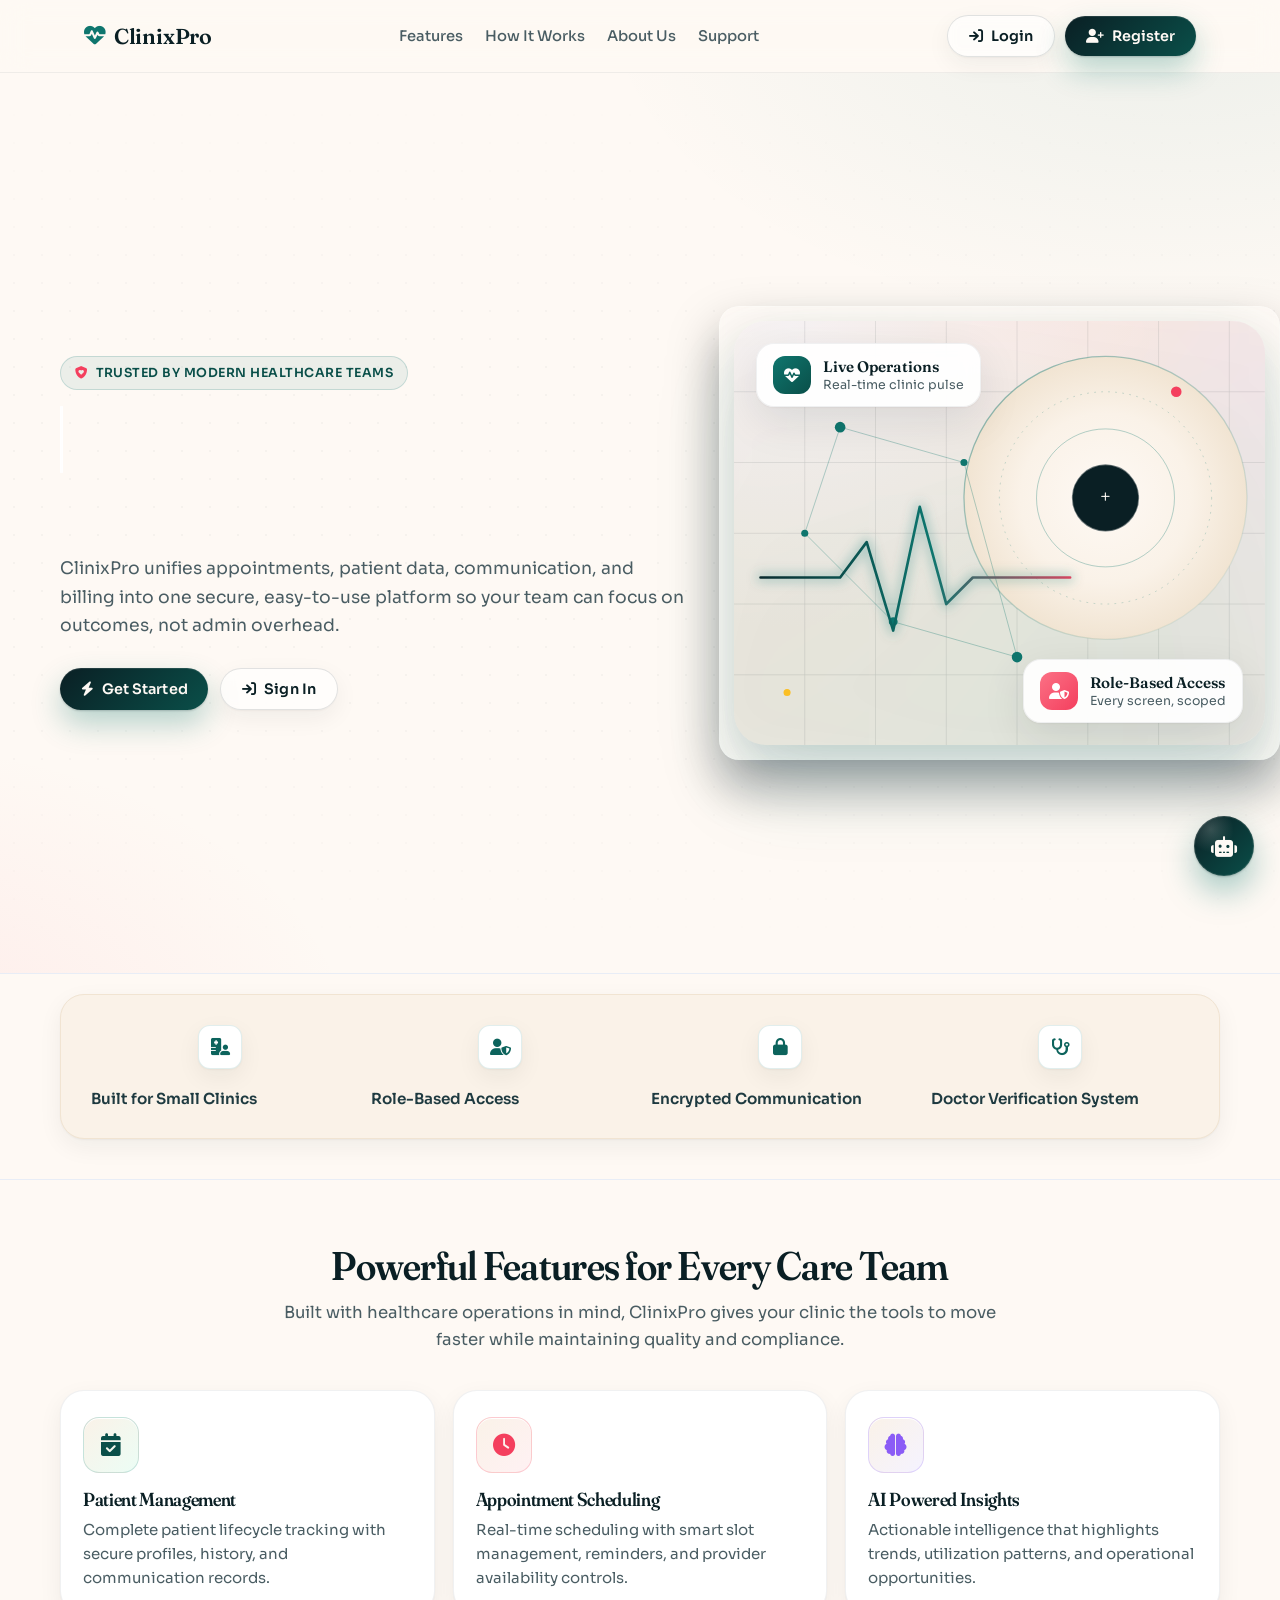
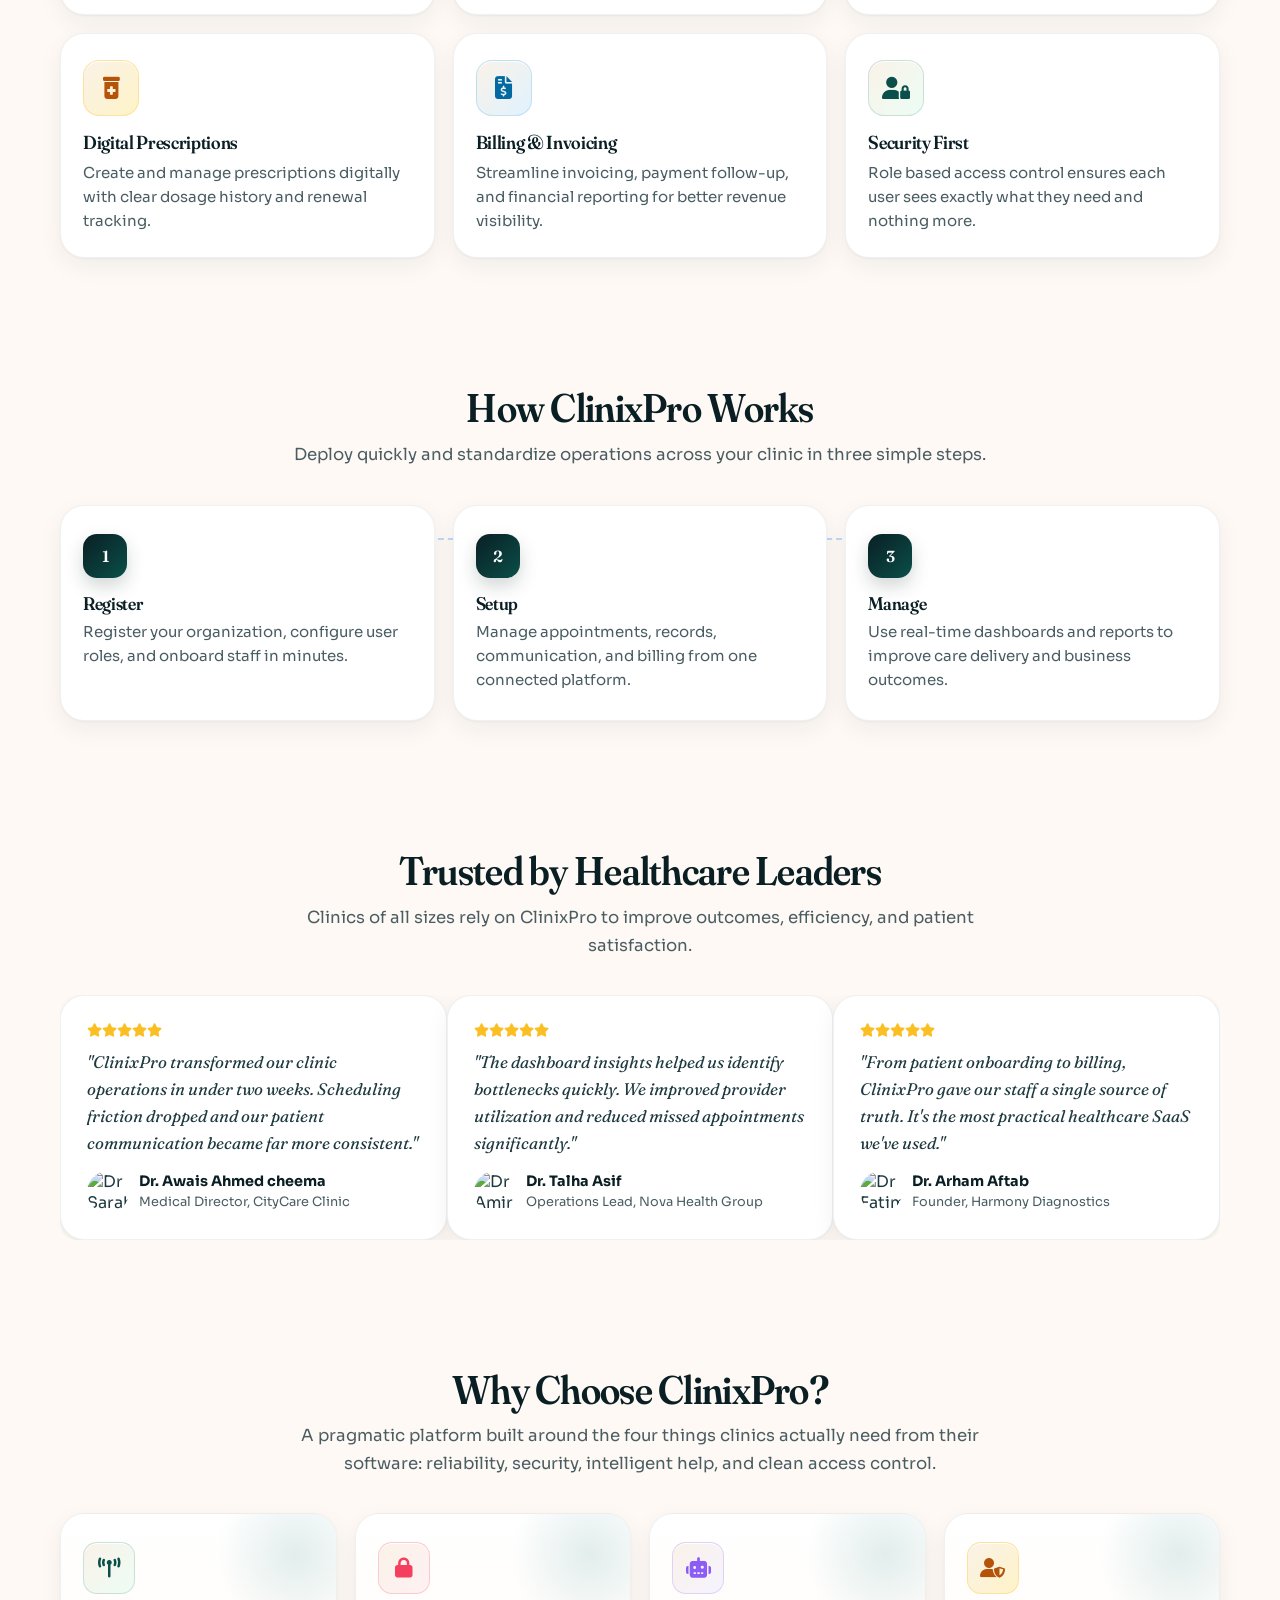
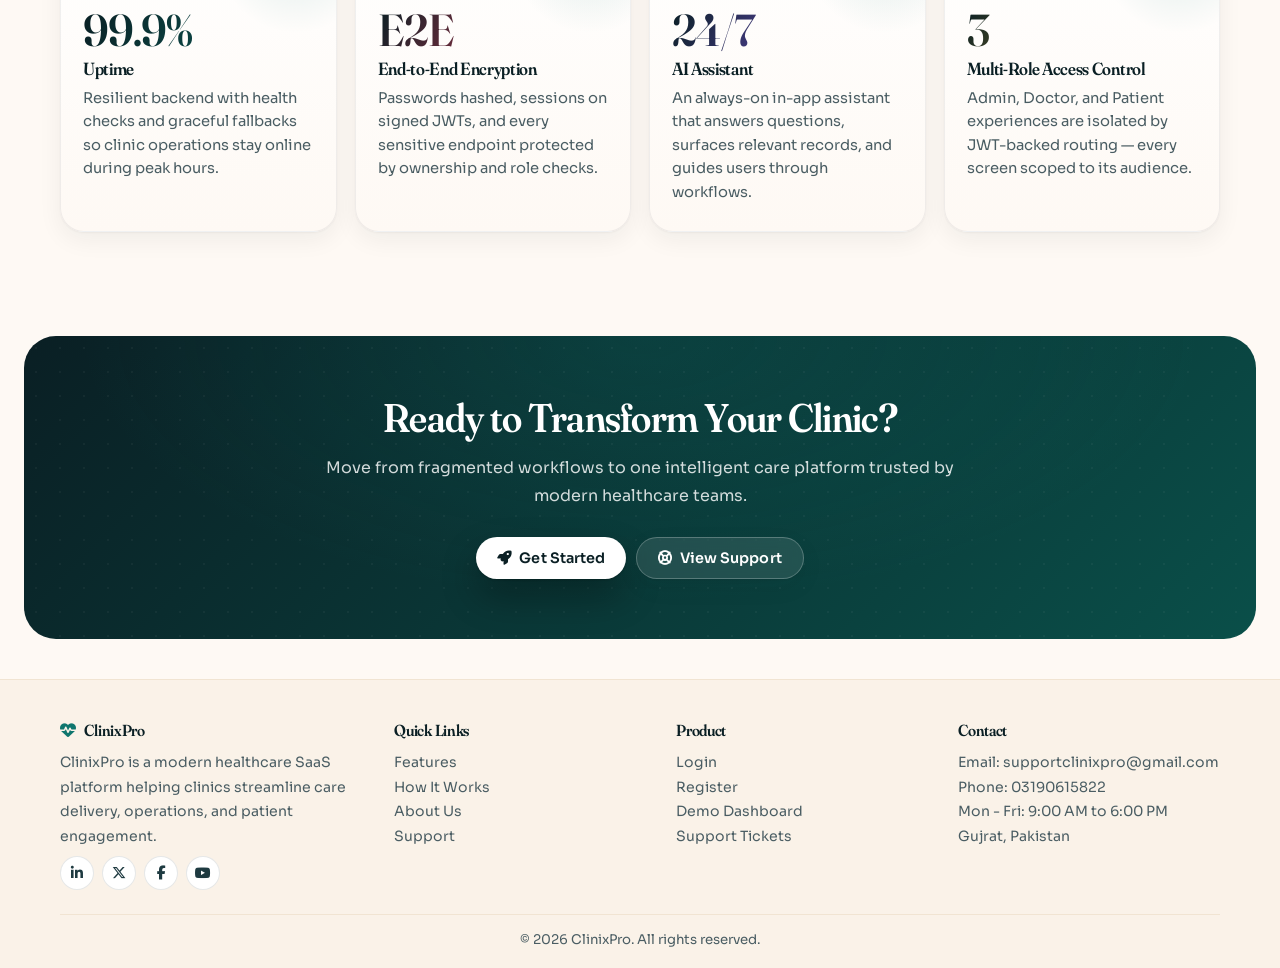
==== commit dfc7f801: "railway deployment prep" ====
--- a/frontend/index.html
+++ b/frontend/index.html
@@ -23,7 +23,7 @@
             <nav class="nav">
                 <a href="#features">Features</a>
                 <a href="#how-it-works">How It Works</a>
-                <a href="#features">About</a>
+                <a href="about.html">About Us</a>
                 <a href="support.html">Support</a>
             </nav>
             <div class="actions">
@@ -319,10 +319,10 @@
                     <h4><i class="fa-solid fa-heart-pulse"></i> ClinixPro</h4>
                     <p>ClinixPro is a modern healthcare SaaS platform helping clinics streamline care delivery, operations, and patient engagement.</p>
                     <div class="socials">
-                        <a href="#"><i class="fa-brands fa-linkedin-in"></i></a>
-                        <a href="#"><i class="fa-brands fa-twitter"></i></a>
+                        <a href="https://www.linkedin.com/feed/" target="_blank" rel="noopener" aria-label="LinkedIn"><i class="fa-brands fa-linkedin-in"></i></a>
+                        <a href="https://x.com/ClinixPr0" target="_blank" rel="noopener" aria-label="X (Twitter)"><i class="fa-brands fa-x-twitter"></i></a>
                         <a href="#"><i class="fa-brands fa-facebook-f"></i></a>
-                        <a href="#"><i class="fa-brands fa-youtube"></i></a>
+                        <a href="https://www.youtube.com/@ClinixPro" target="_blank" rel="noopener" aria-label="YouTube"><i class="fa-brands fa-youtube"></i></a>
                     </div>
                 </div>
                 <div class="footer-col">
@@ -330,7 +330,7 @@
                     <ul>
                         <li><a href="#features">Features</a></li>
                         <li><a href="#how-it-works">How It Works</a></li>
-                        <li><a href="#features">About</a></li>
+                        <li><a href="about.html">About Us</a></li>
                         <li><a href="support.html">Support</a></li>
                     </ul>
                 </div>
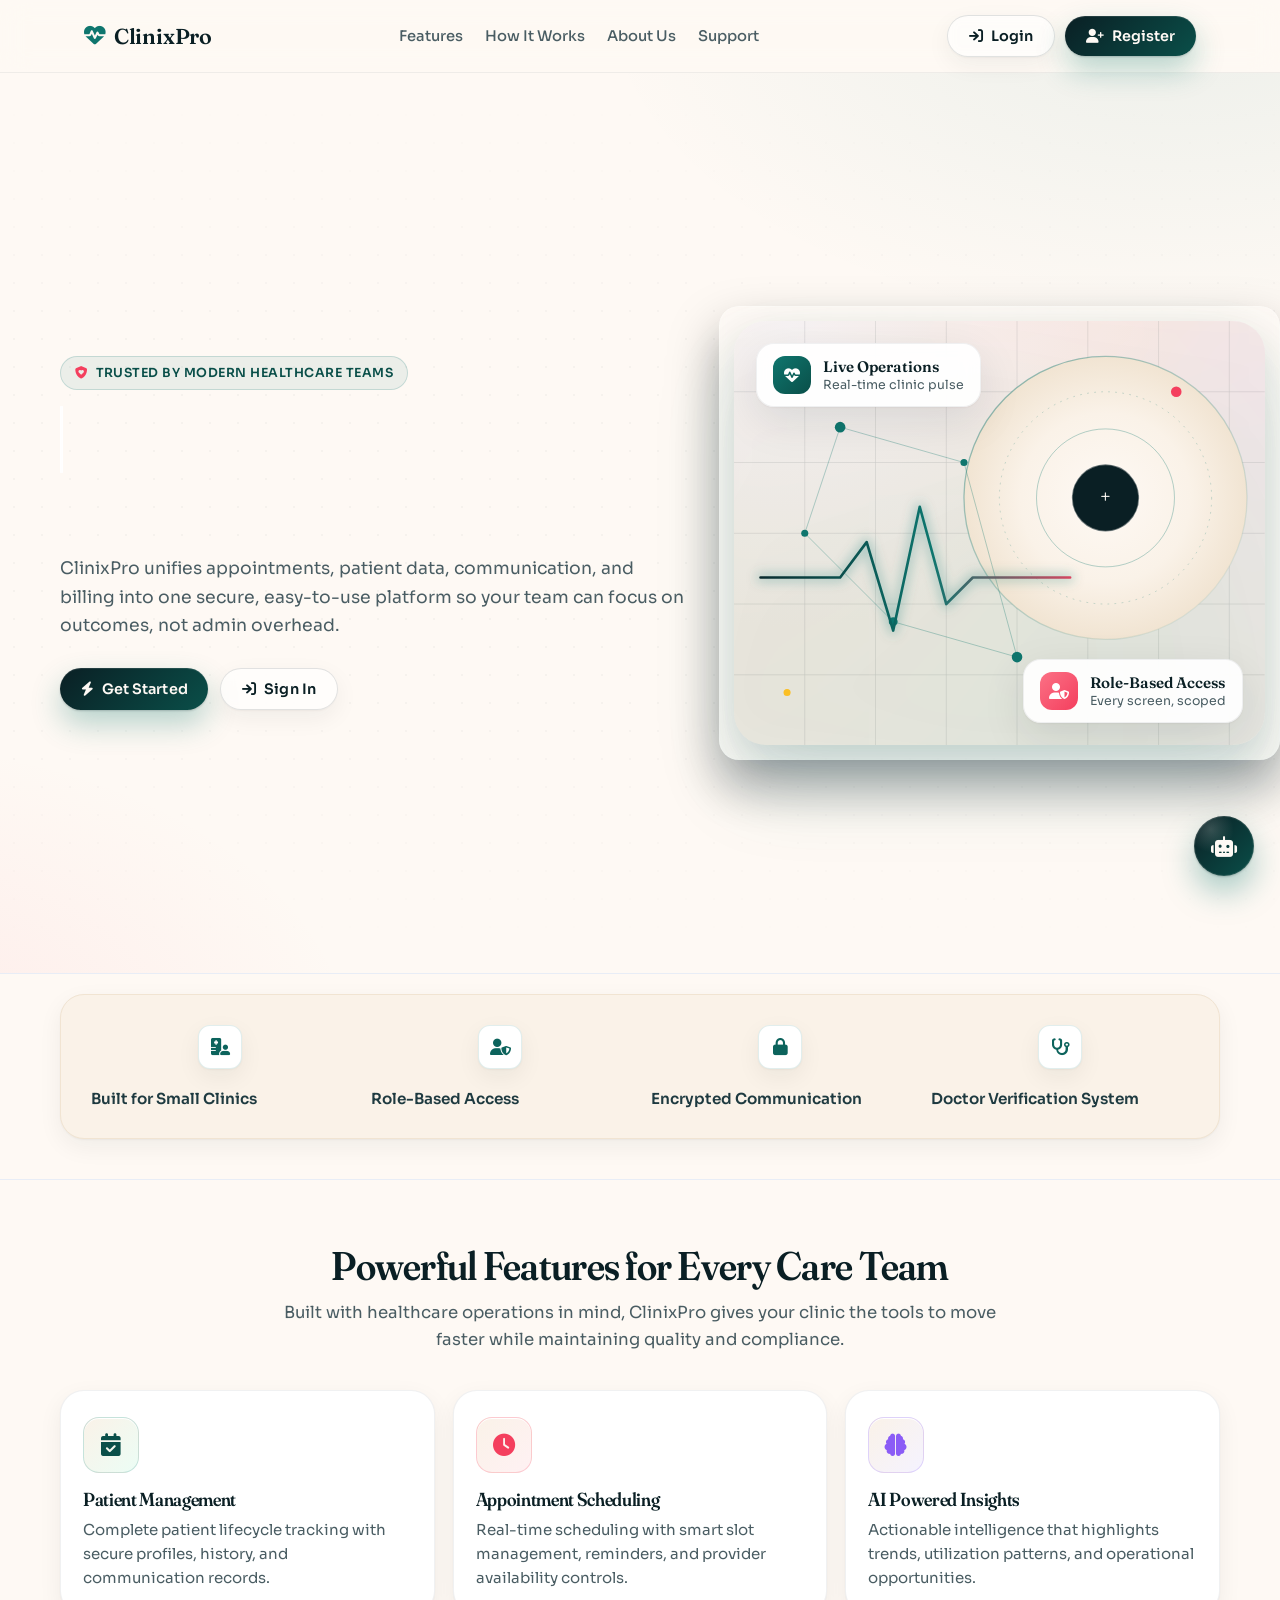
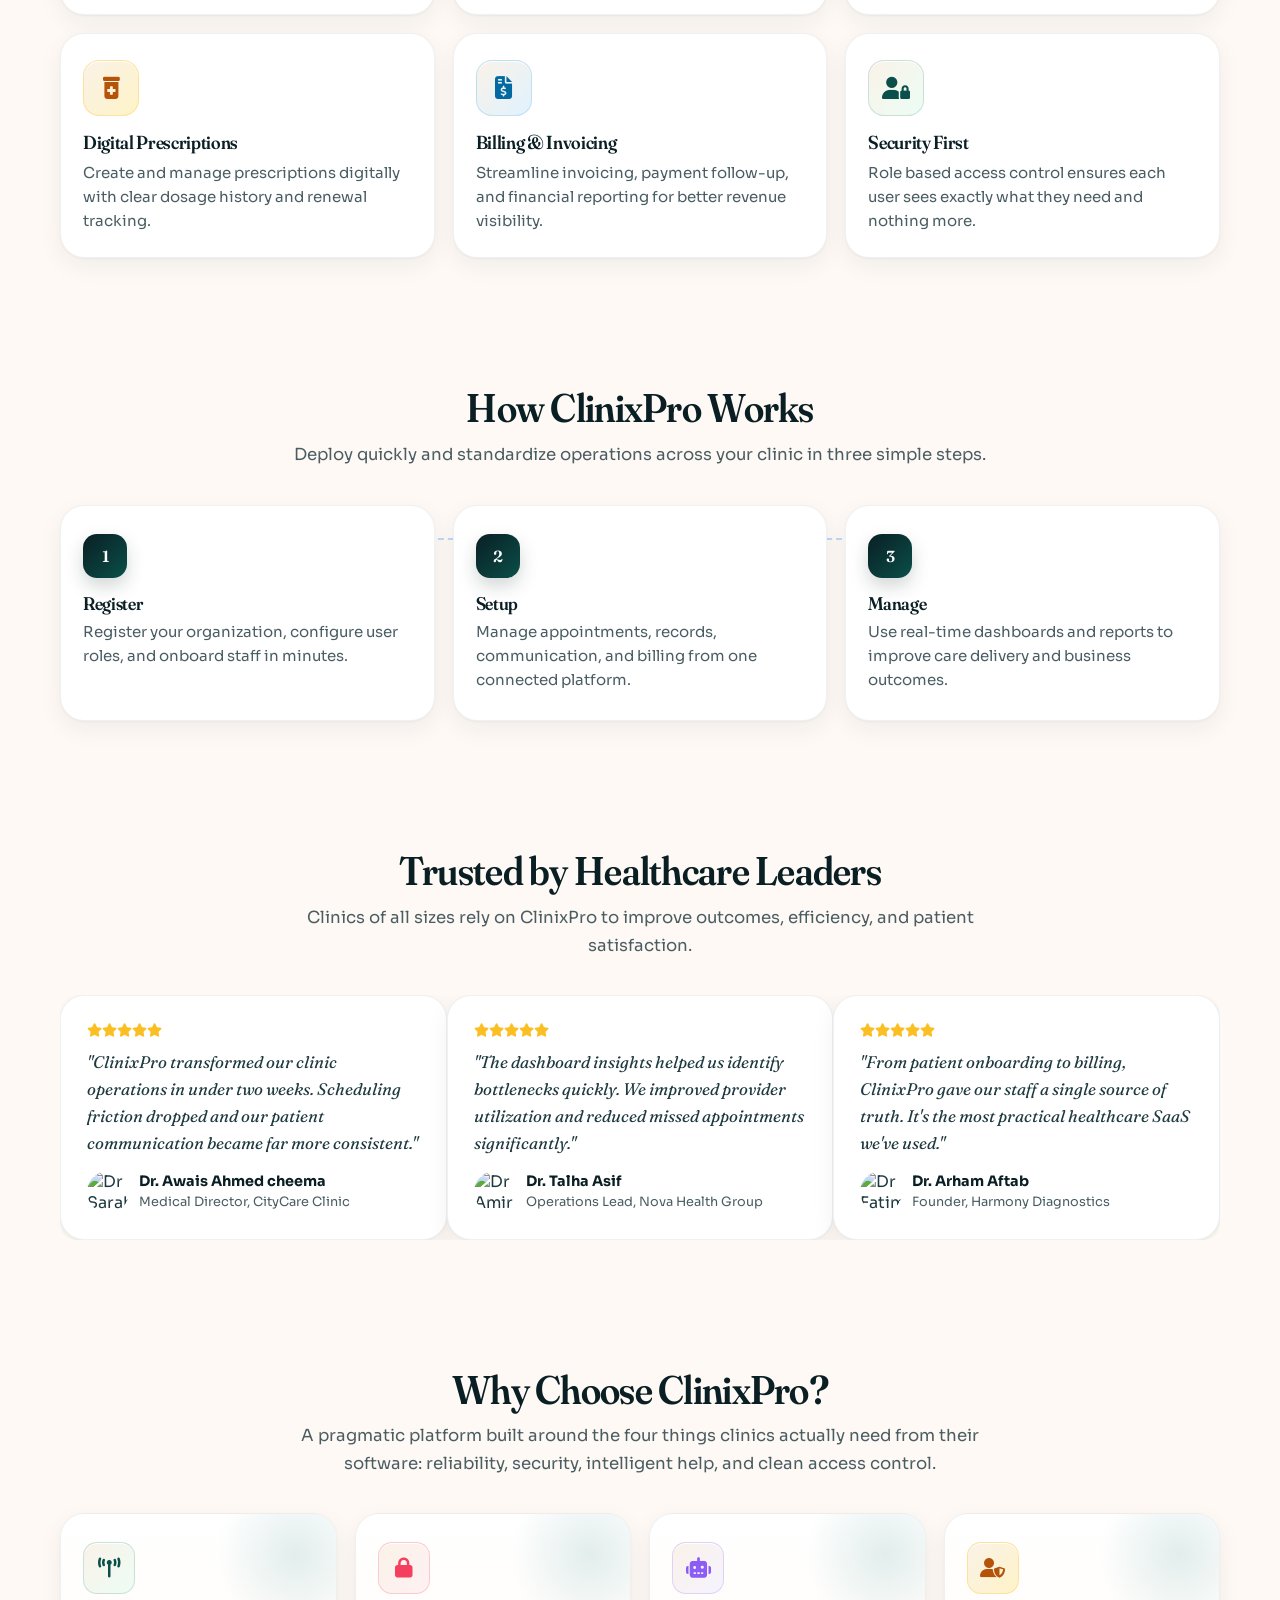
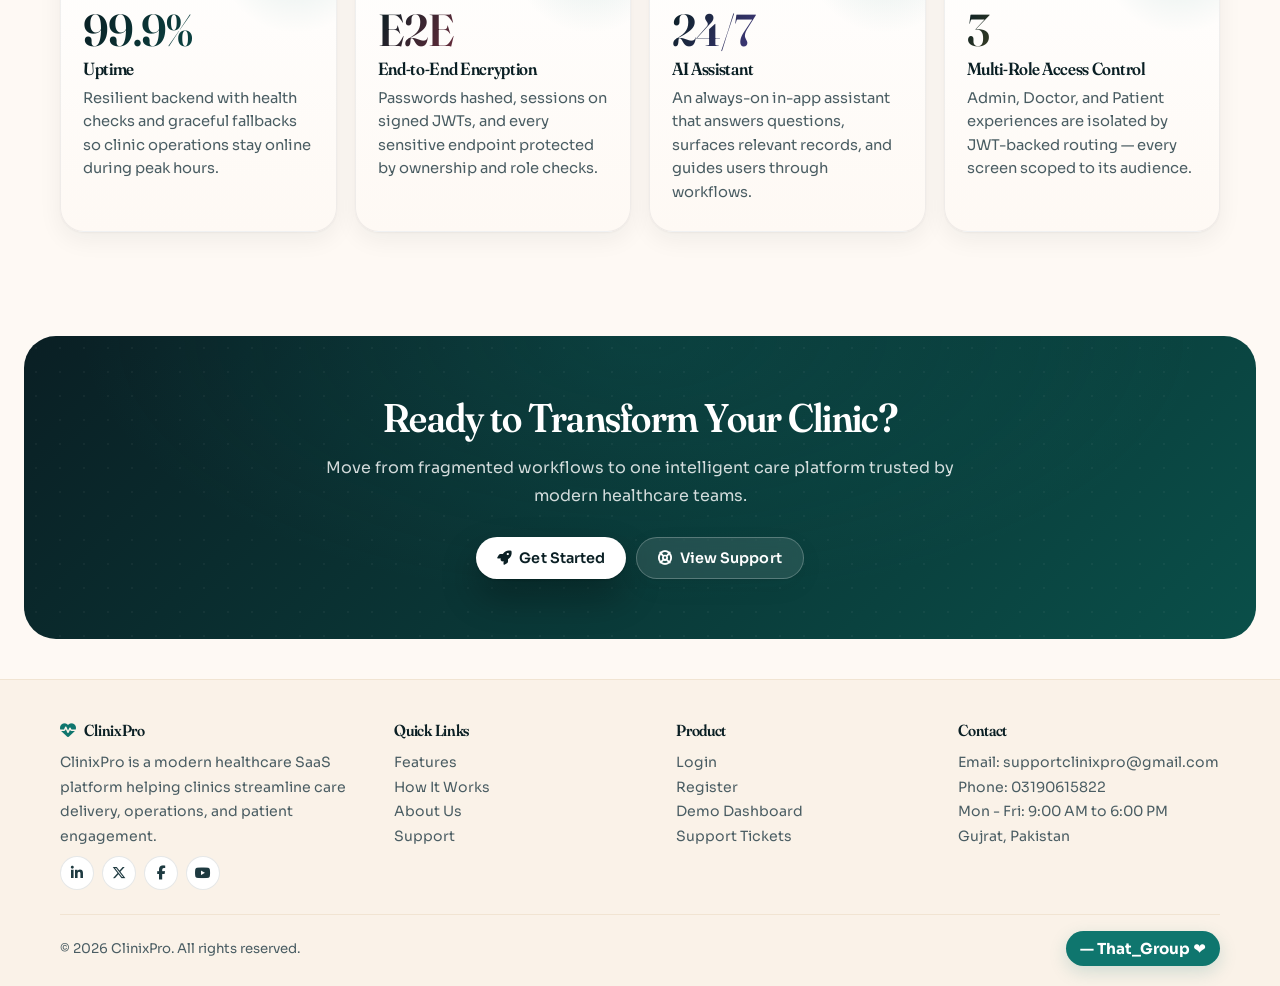
==== commit 7b62ce79: "Final ClinixPro updates for portfolio" ====
--- a/frontend/index.html
+++ b/frontend/index.html
@@ -351,7 +351,7 @@
                     <p>Gujrat, Pakistan</p>
                 </div>
             </div>
-            <div class="footer-bottom">&copy; 2026 ClinixPro. All rights reserved.</div>
+            <div class="footer-bottom"><div class="copyright">&copy; 2026 ClinixPro. All rights reserved.</div><span class="that-group">— That_Group ❤️</span></div>
         </div>
     </footer>
 
--- a/frontend/css/index.css
+++ b/frontend/css/index.css
@@ -430,10 +430,45 @@
         }
         .footer-bottom {
             border-top: 1px solid rgba(255, 255, 255, 0.16);
-            text-align: center;
             padding-top: 14px;
             color: #9fb0c8;
             font-size: 0.83rem;
+            position: relative;
+            display: flex;
+            align-items: center;
+            justify-content: space-between;
+            gap: 12px;
+        }
+
+        .footer-bottom .copyright { text-align: left; }
+
+        .footer-bottom .that-group {
+            font-weight: 700;
+            color: #ffffff;
+            background: #0f766e;
+            padding: 8px 14px;
+            border-radius: 20px;
+            box-shadow: 0 6px 18px rgba(15,118,110,0.18);
+            font-size: 0.95rem;
+            white-space: nowrap;
+        }
+
+        @media (max-width: 700px) {
+            .footer-bottom {
+                display: block;
+                text-align: center;
+            }
+            .footer-bottom .that-group {
+                position: static;
+                transform: none;
+                display: inline-block;
+                margin-left: 12px;
+                color: #0f766e;
+                background: transparent;
+                padding: 0;
+                box-shadow: none;
+                font-weight: 700;
+            }
         }
 
         .reveal {
--- a/frontend/css/landing-redesign.css
+++ b/frontend/css/landing-redesign.css
@@ -816,11 +816,48 @@
     line-height: 1.75;
 }
 footer .footer-col a:hover { color: var(--cp-teal-700); }
+
 footer .footer-bottom {
     border-top: 1px solid var(--cp-cream-200);
     color: var(--cp-ink-500);
     padding-top: 16px;
     margin-top: 24px;
+    position: relative;
+    display: flex;
+    align-items: center;
+    justify-content: space-between;
+    gap: 12px;
+}
+
+footer .footer-bottom .copyright { text-align: left; }
+
+footer .footer-bottom .that-group {
+    font-weight: 700;
+    color: #fff;
+    background: var(--cp-teal-500, #0f766e);
+    padding: 8px 14px;
+    border-radius: 20px;
+    box-shadow: 0 6px 18px rgba(15,118,110,0.18);
+    font-size: 0.95rem;
+    white-space: nowrap;
+}
+
+@media (max-width: 700px) {
+    footer .footer-bottom {
+        display: block;
+        text-align: center;
+    }
+    footer .footer-bottom .that-group {
+        position: static;
+        transform: none;
+        display: inline-block;
+        margin-left: 12px;
+        color: var(--cp-teal-500, #0f766e);
+        background: transparent;
+        padding: 0;
+        box-shadow: none;
+        font-weight: 700;
+    }
 }
 footer .socials a {
     background: #fff;
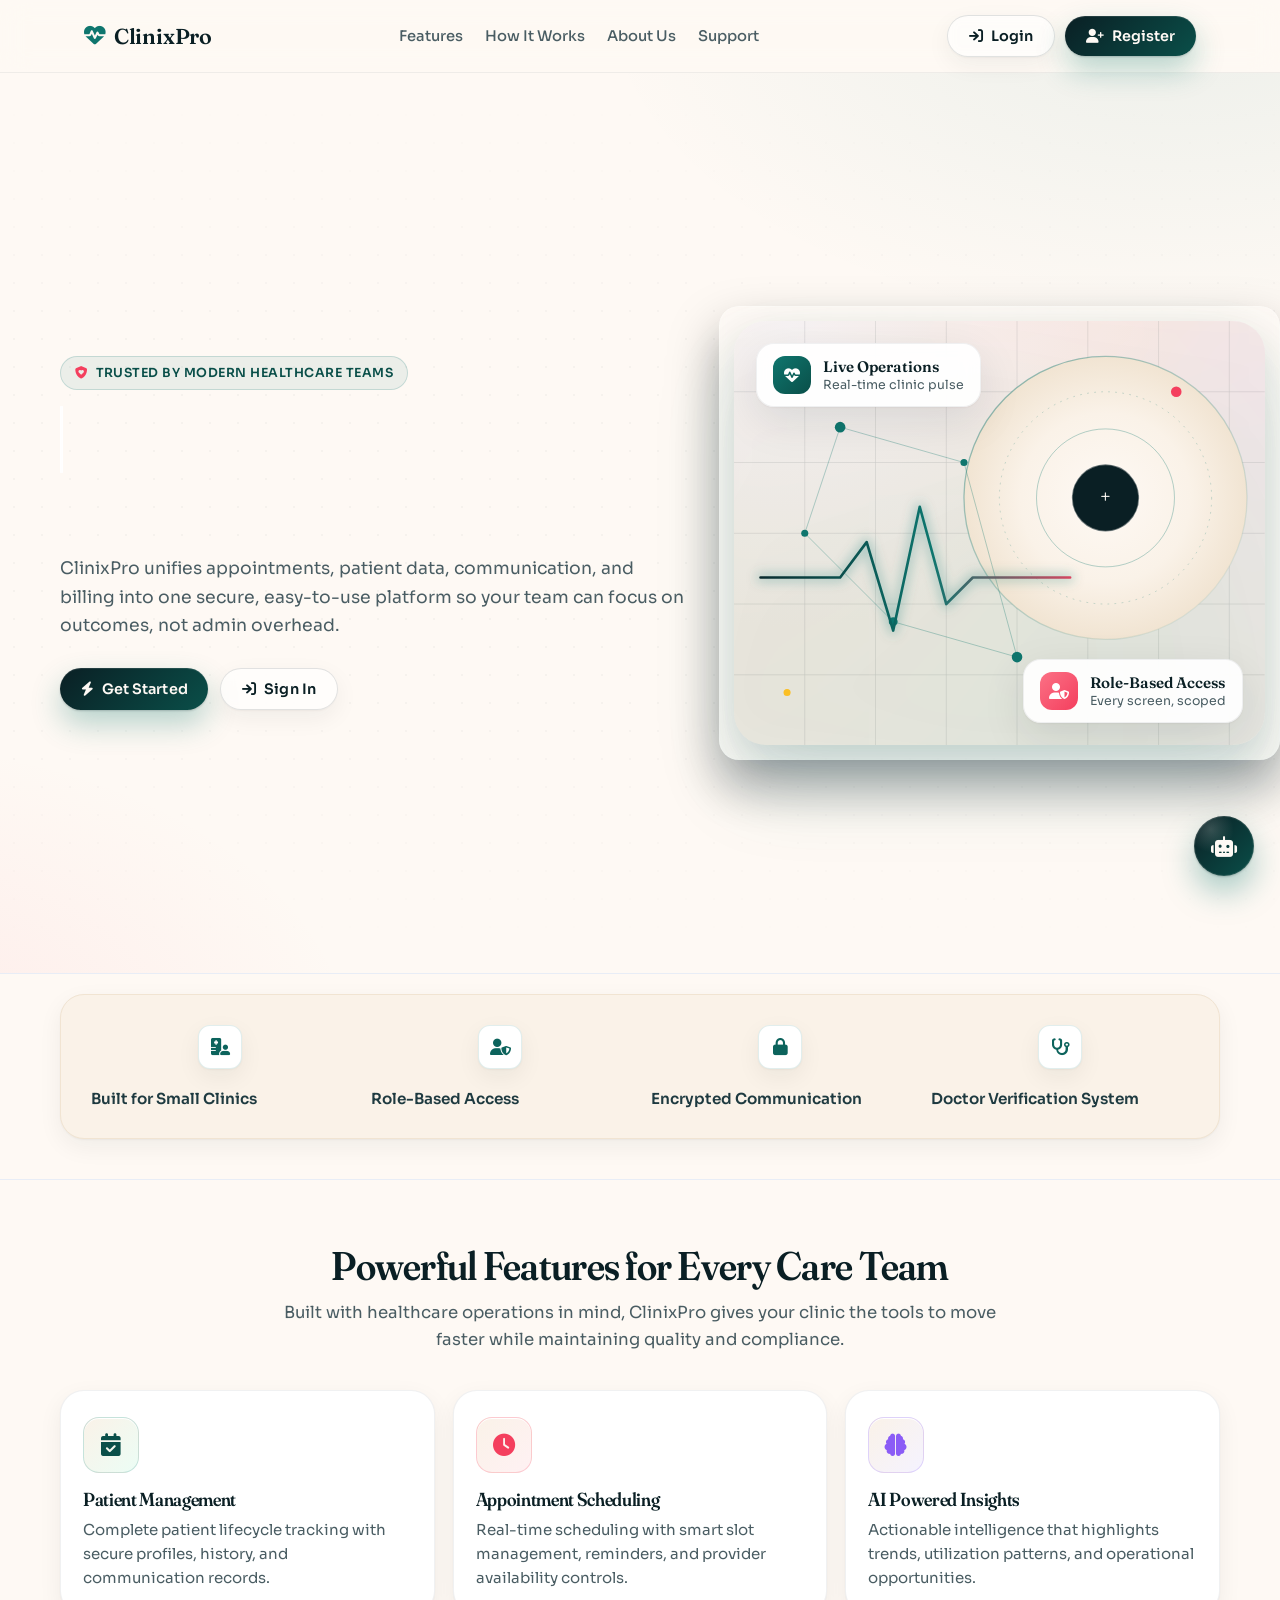
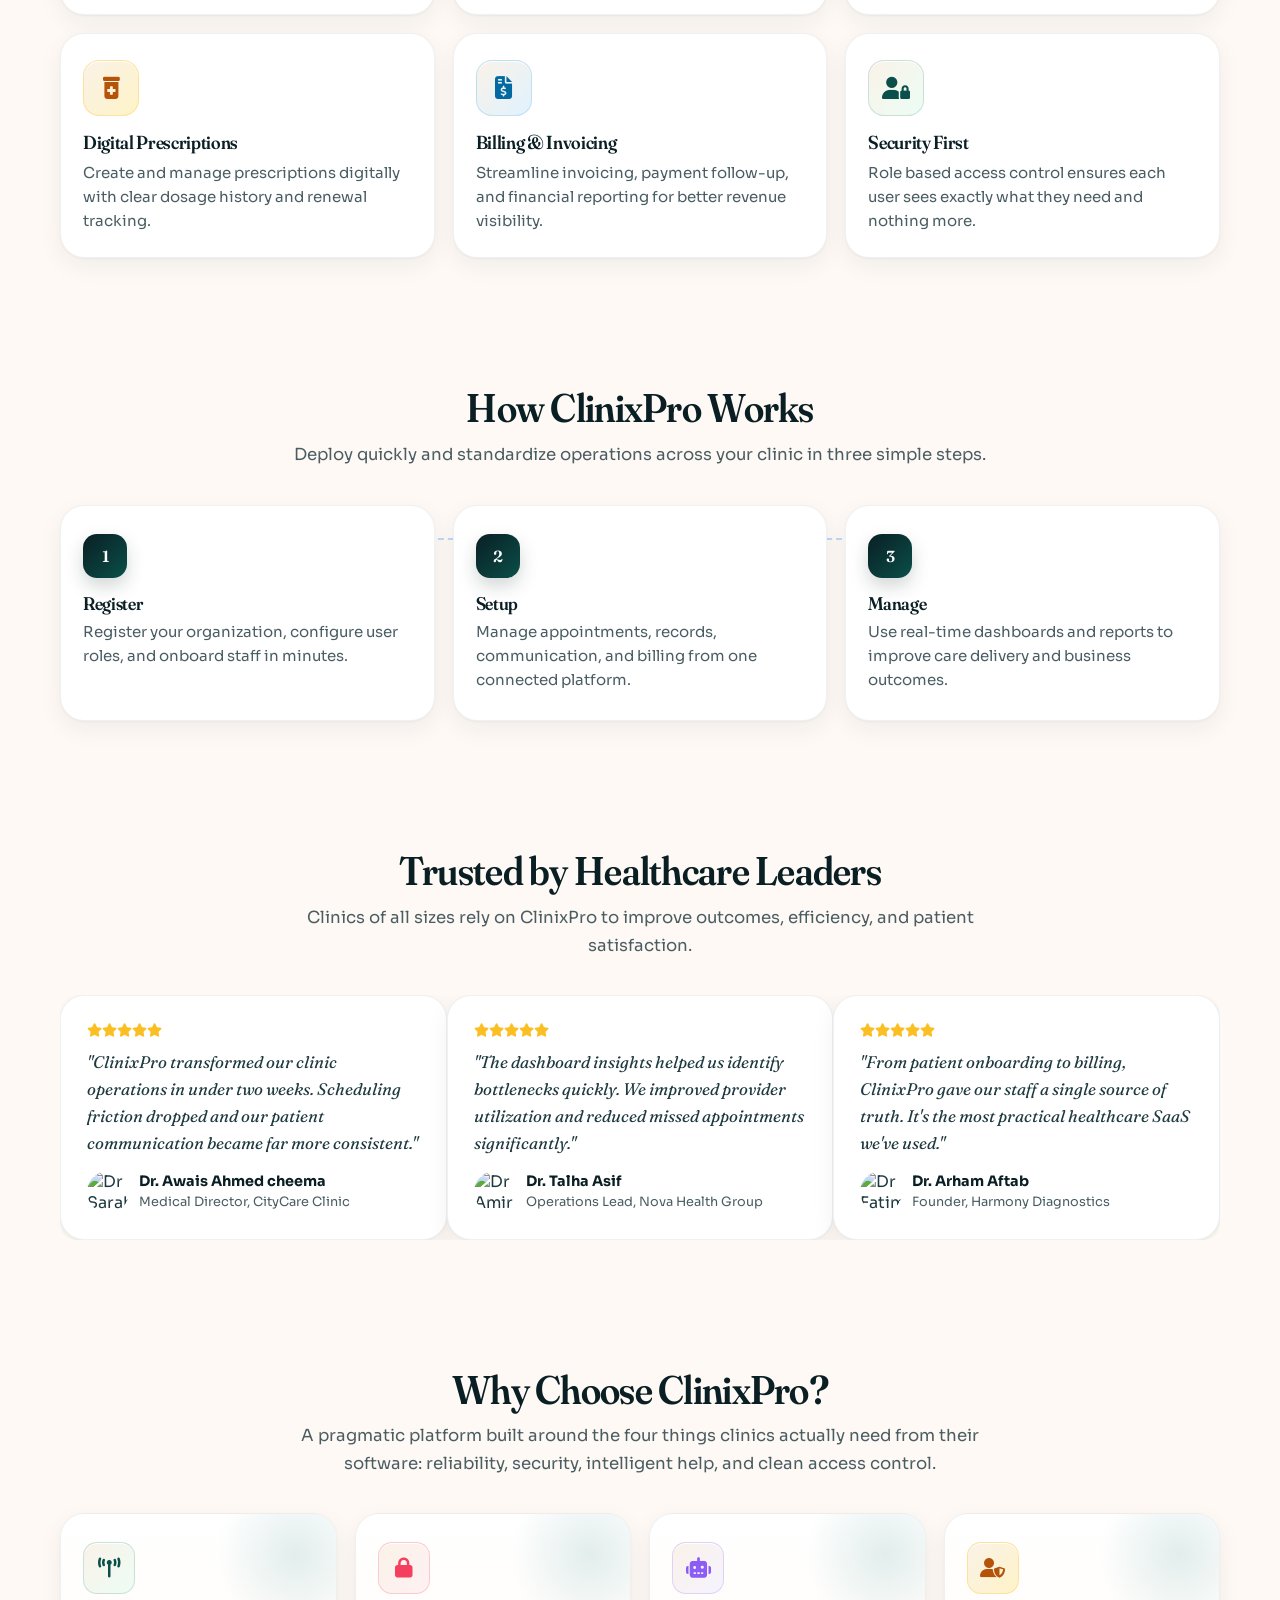
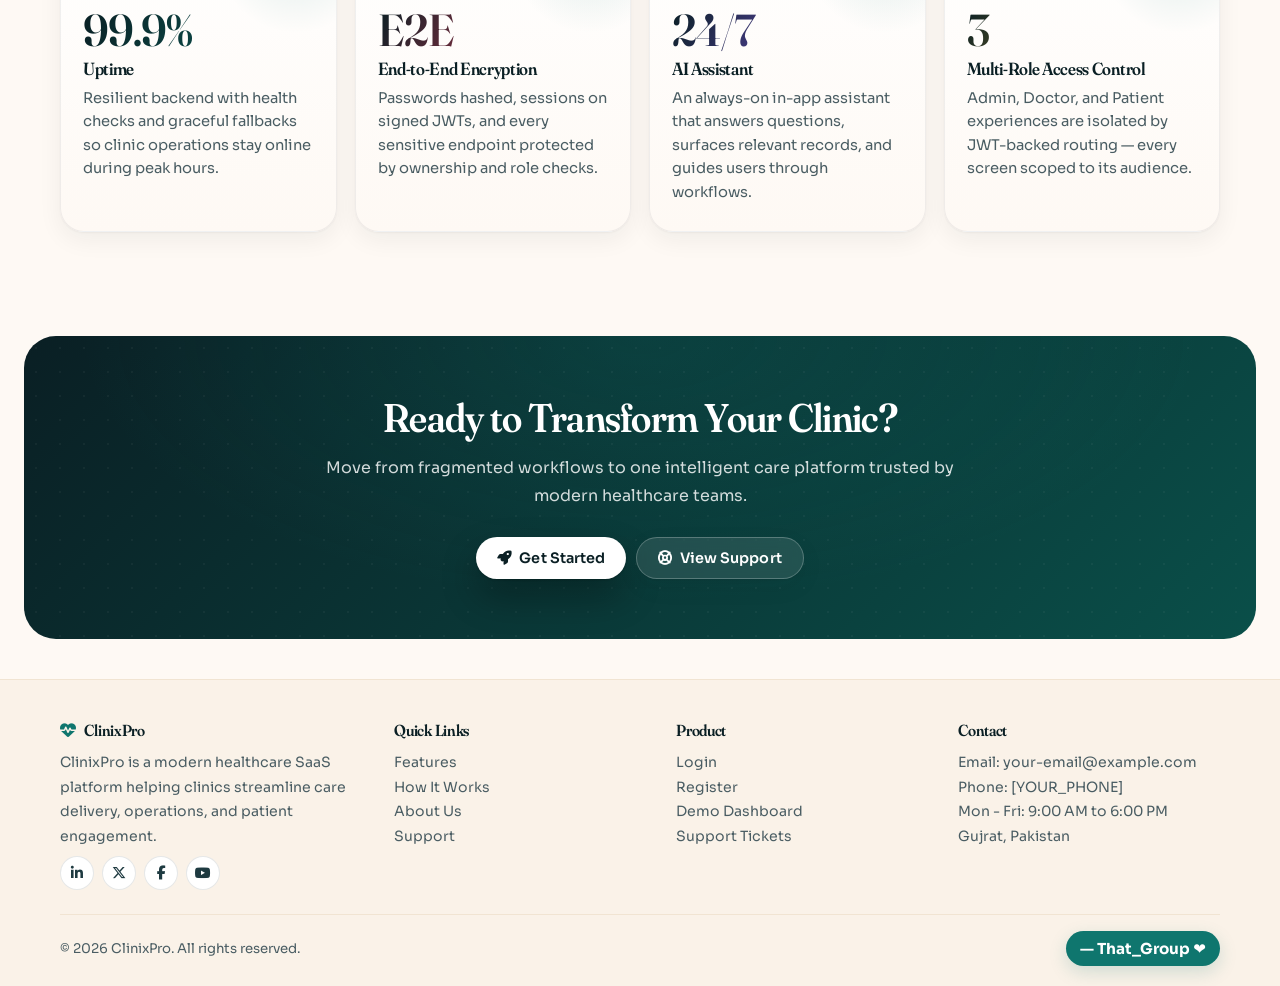
==== commit 679228f3: "Sanitize personal info and credentials before public release" ====
--- a/frontend/index.html
+++ b/frontend/index.html
@@ -345,8 +345,8 @@
                 </div>
                 <div class="footer-col">
                     <h4>Contact</h4>
-                    <p>Email: supportclinixpro@gmail.com</p>
-                    <p>Phone: 03190615822</p>
+                    <p>Email: your-email@example.com</p>
+                    <p>Phone: [YOUR_PHONE]</p>
                     <p>Mon - Fri: 9:00 AM to 6:00 PM</p>
                     <p>Gujrat, Pakistan</p>
                 </div>
